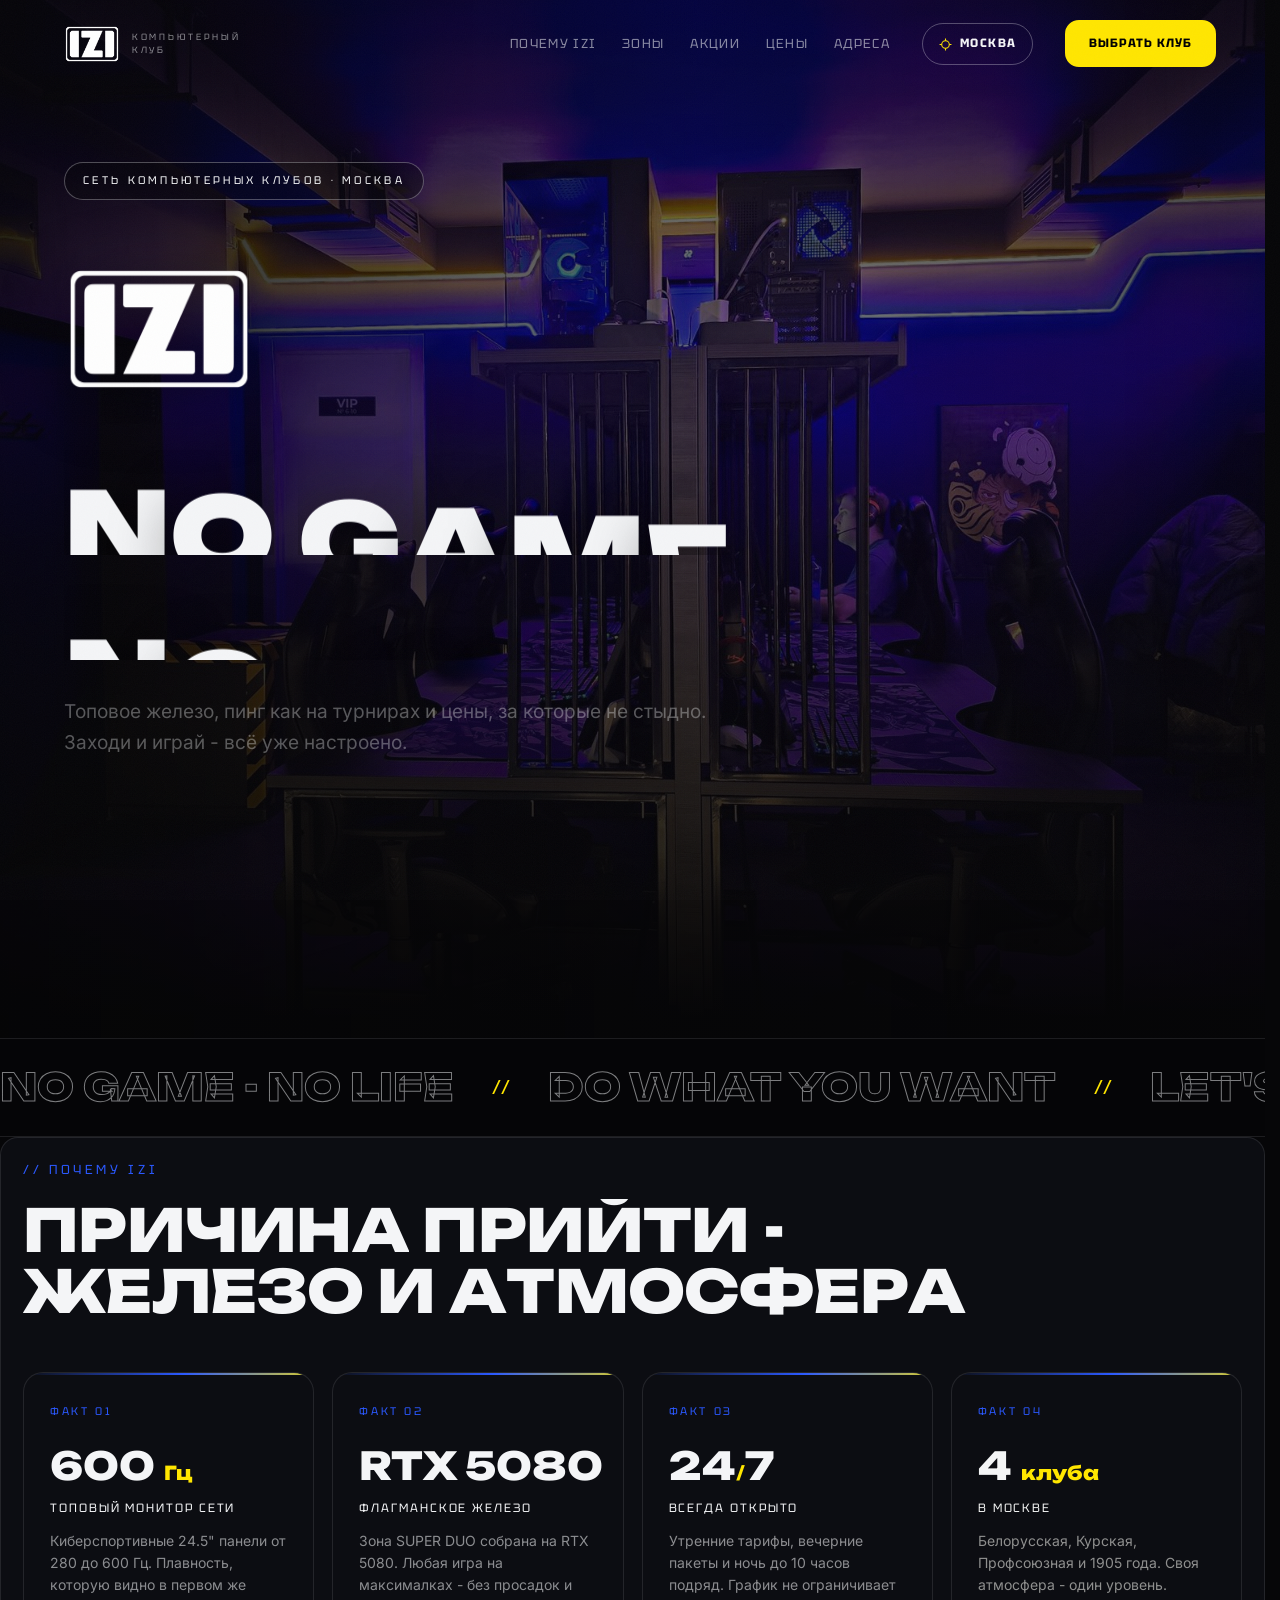
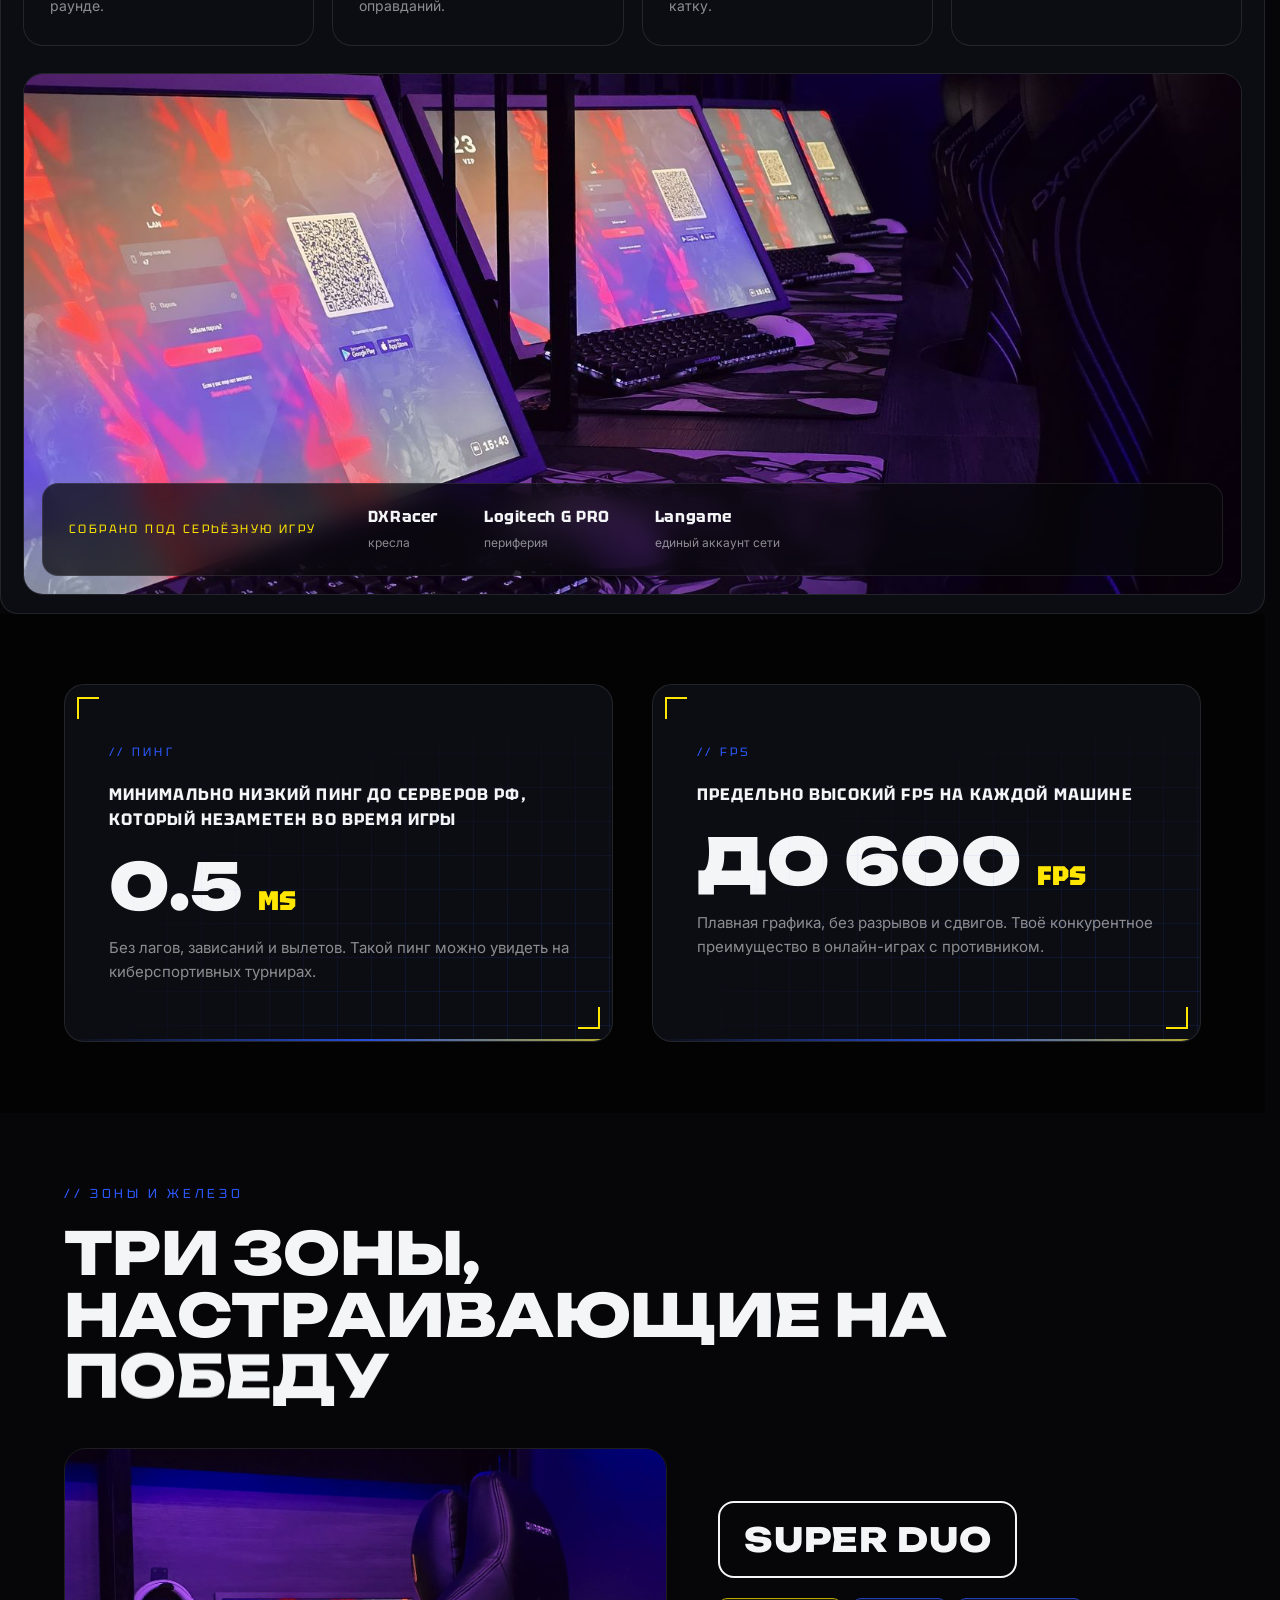
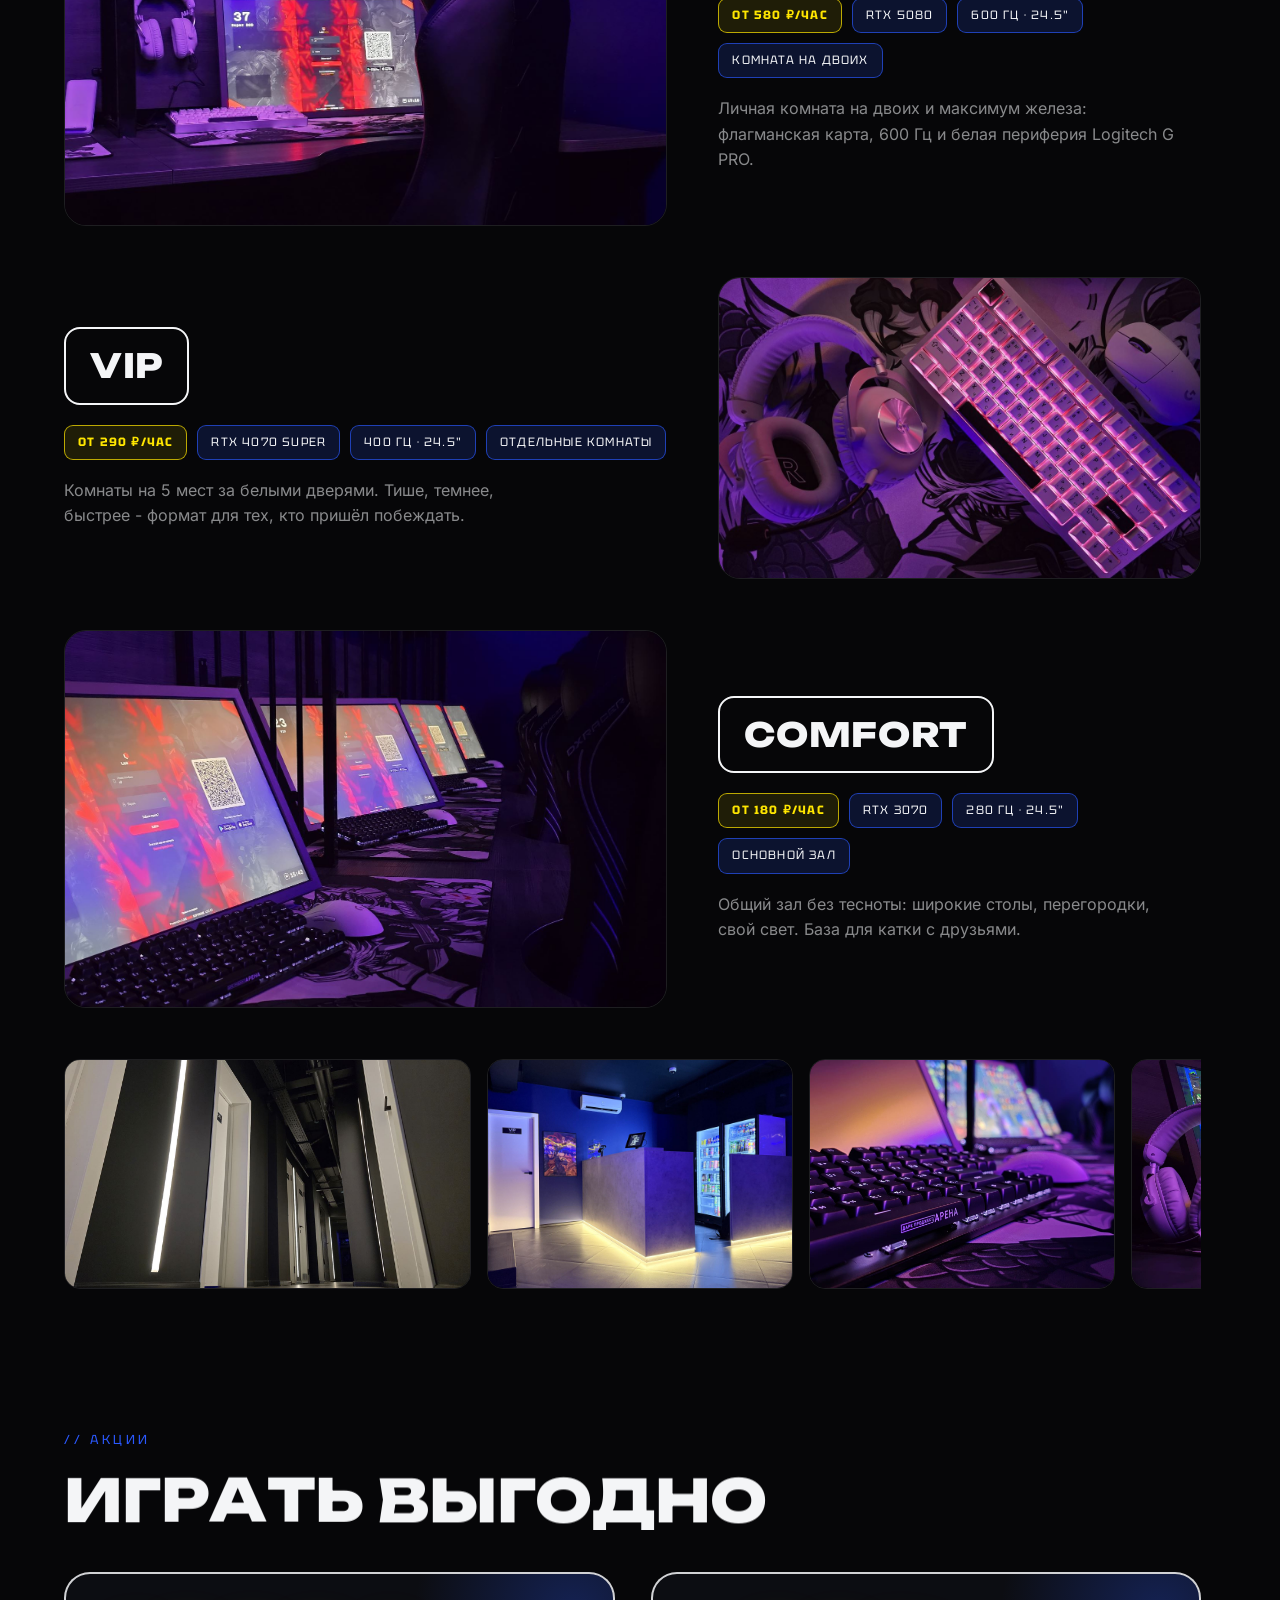
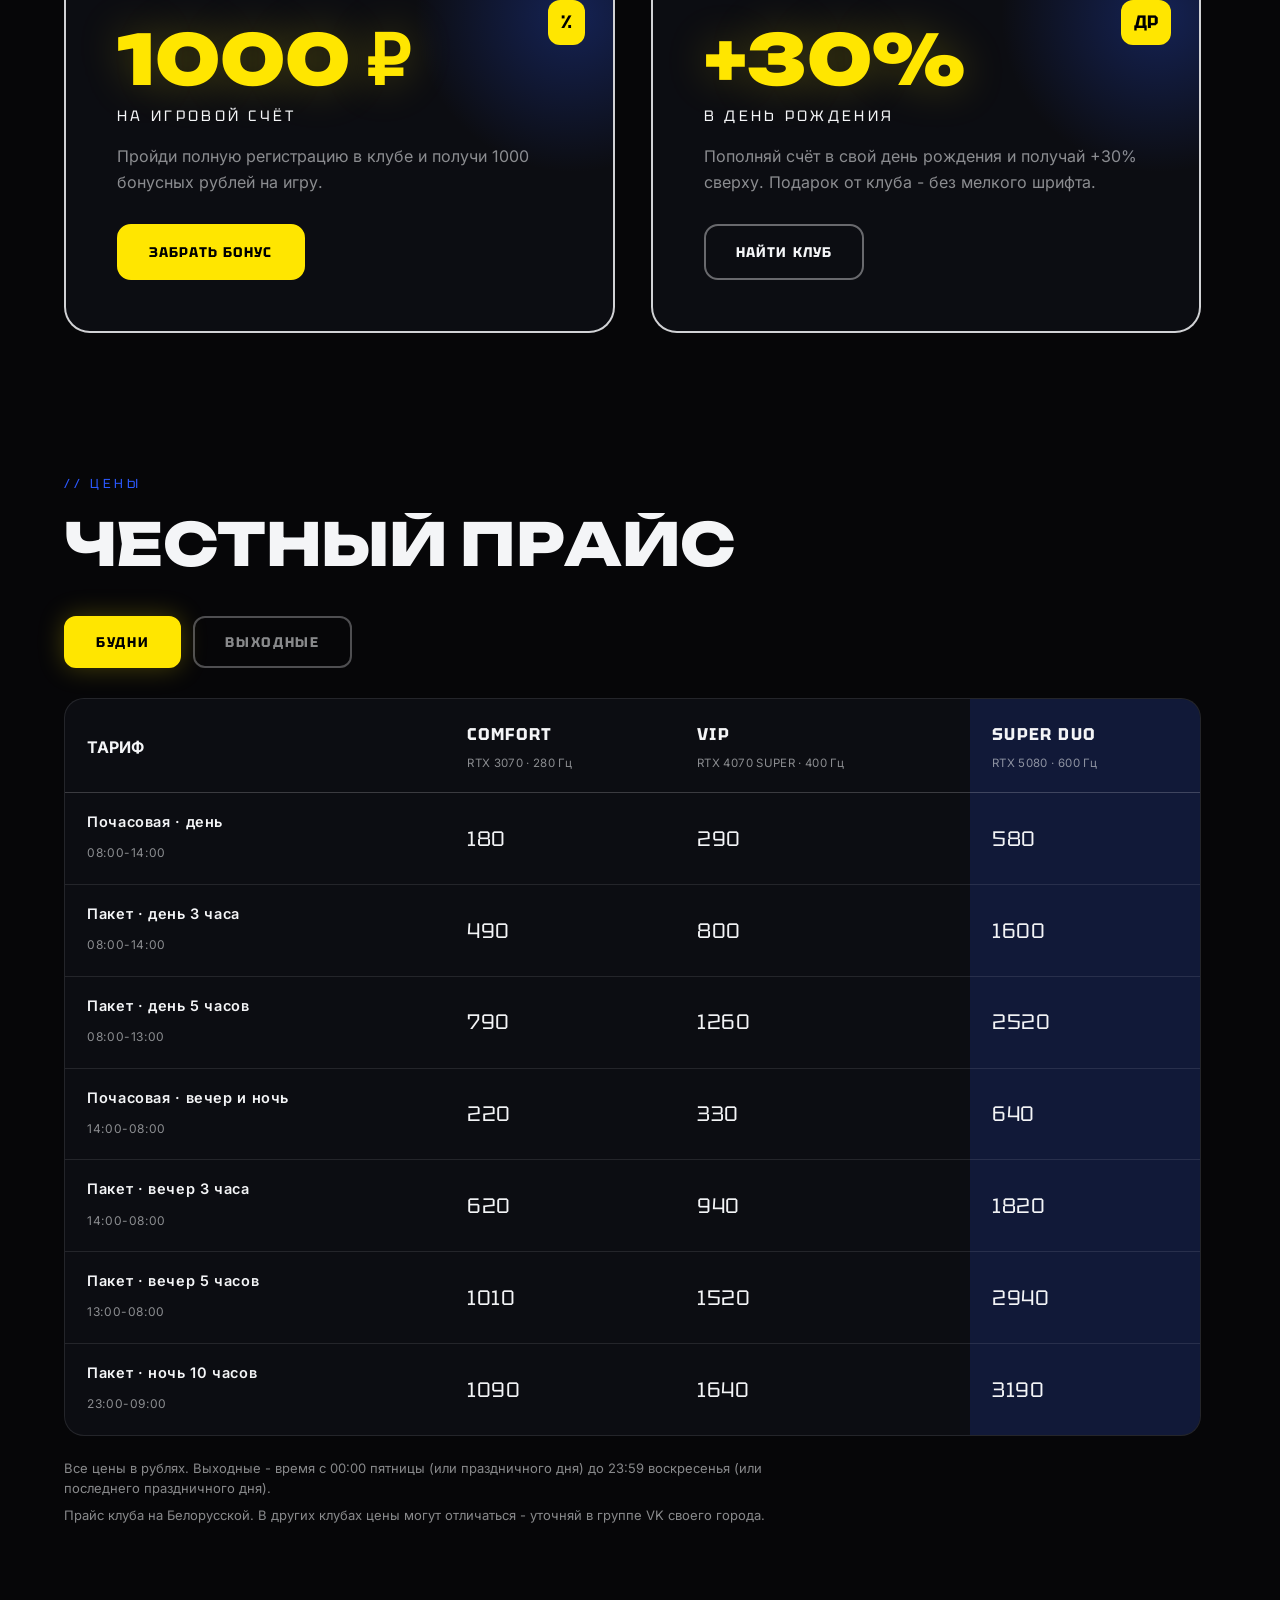
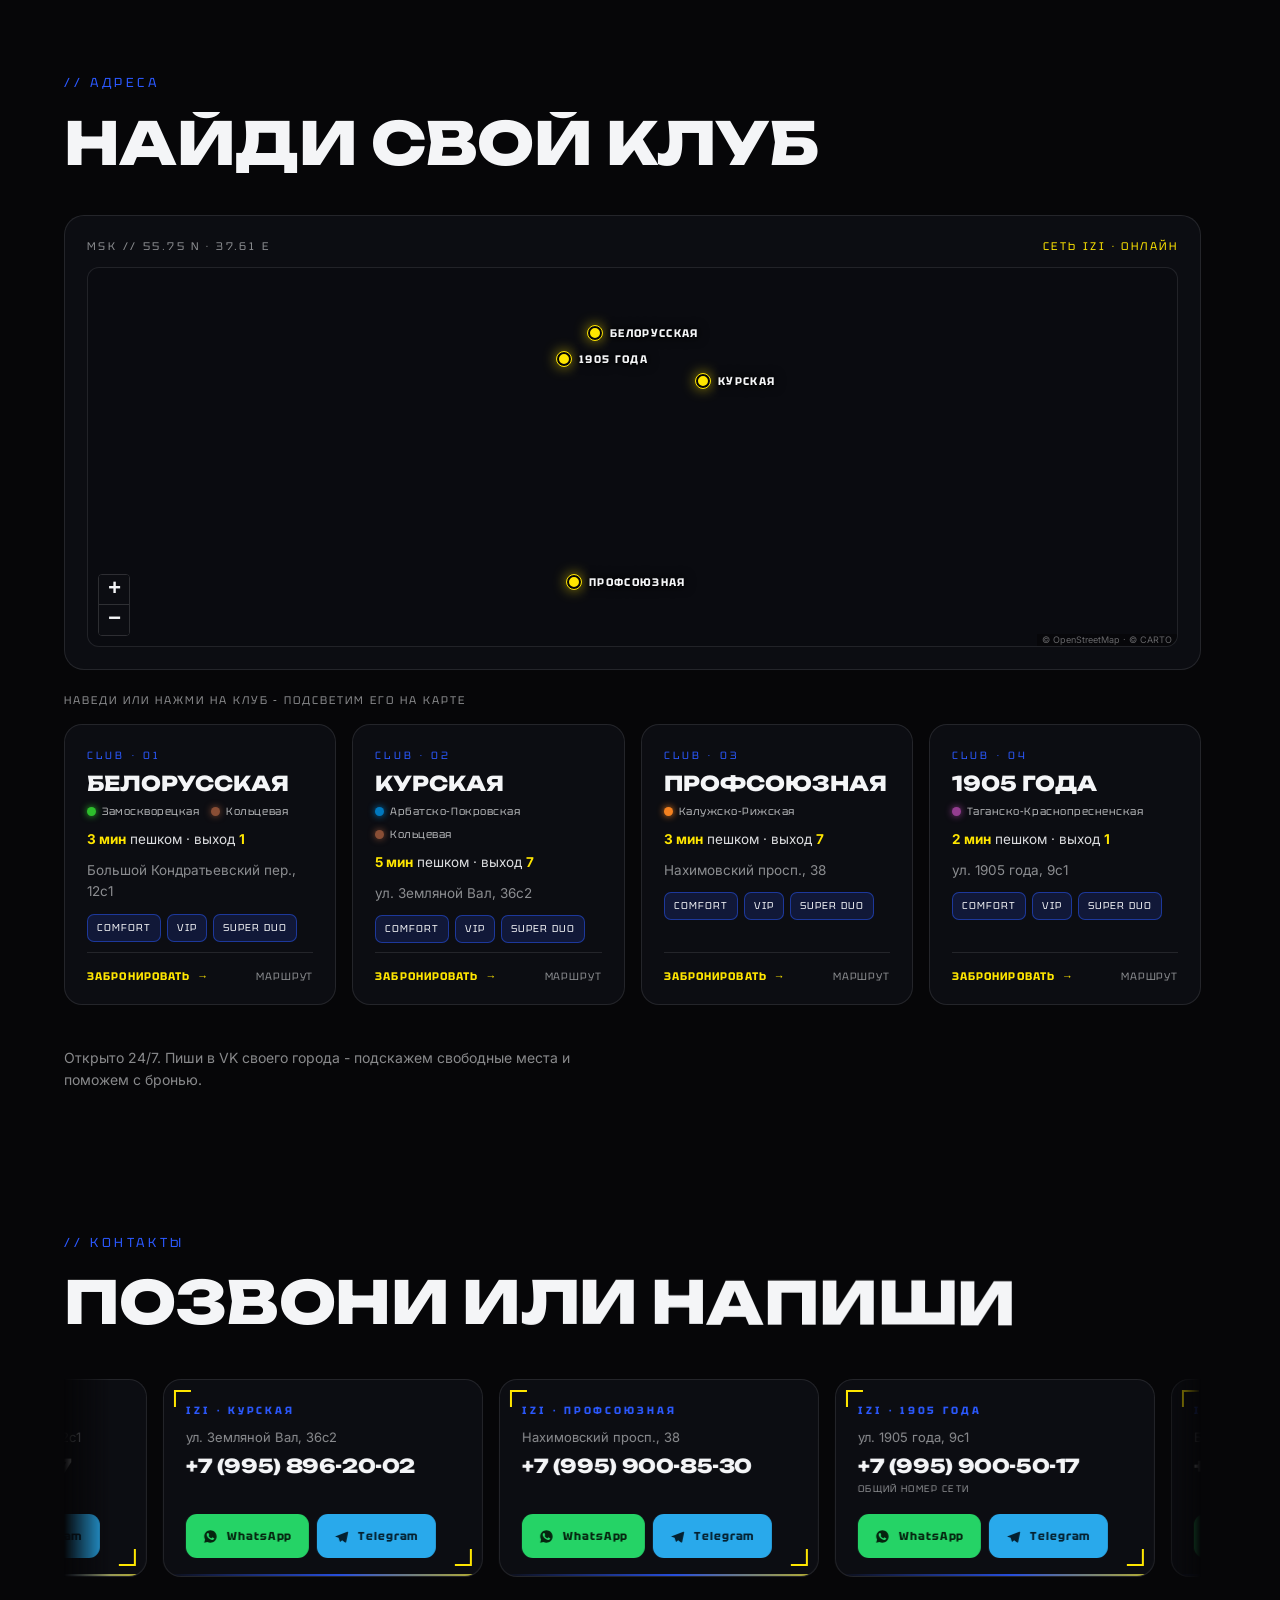
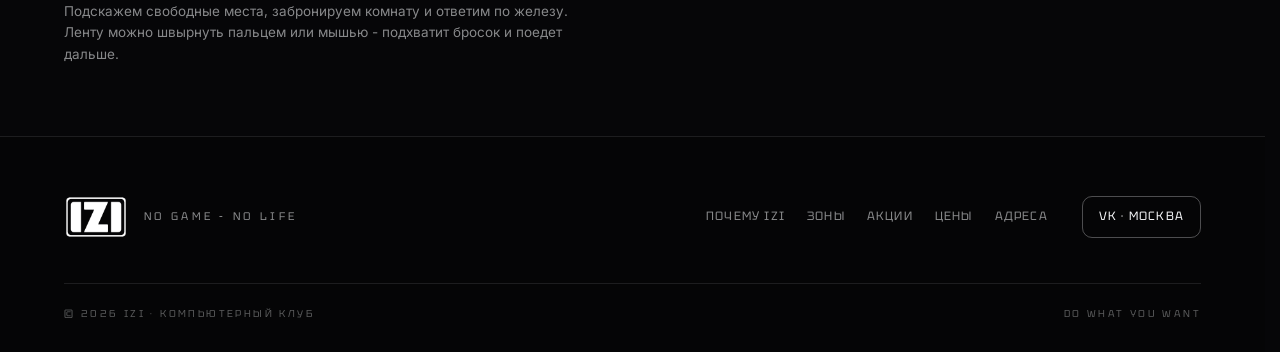
==== index.html @ 24cdc71f "Мобильный прелоадер: блок не уезжает вслед за адресной строкой" ====
<!DOCTYPE html>
<html lang="ru">
<head>
  <meta charset="UTF-8">
  <meta name="viewport" content="width=device-width, initial-scale=1.0">
  <meta name="robots" content="noindex, nofollow">
  <title>IZI - компьютерный клуб. NO GAME - NO LIFE</title>
  <meta name="description" content="Сеть компьютерных клубов IZI: Москва и Хабаровск. RTX 5080, мониторы до 600 Гц, пинг 0.5 ms, честные цены, 24/7.">
  <!-- всё, из чего собран экран загрузки, тянем в первую очередь: иначе текст
       успевает нарисоваться запасным шрифтом, а логотип появляется позже -->
  <link rel="preload" href="assets/fonts/tektur-cyr.woff2" as="font" type="font/woff2" crossorigin>
  <link rel="preload" href="assets/fonts/tektur-lat.woff2" as="font" type="font/woff2" crossorigin>
  <link rel="preload" href="assets/img/logo-white.png" as="image">
  <link rel="stylesheet" href="assets/css/style.css">
  <link rel="stylesheet" href="assets/vendor/leaflet/leaflet.css">
  <link rel="stylesheet" href="assets/css/next.css">
  <link rel="icon" href="assets/img/logo-white.png" type="image/png">
</head>
<body class="next is-loading">

  <!-- ПРЕЛОАДЕР: экран загрузки в стиле игрового меню -->
  <div class="preloader" id="preloader" aria-hidden="true">
    <div class="preloader__inner">
      <!-- лого фоном, а не <img>: картинка вообще не участвует в раскладке,
           поэтому её загрузка не может сдвинуть блок ни на пиксель -->
      <div class="preloader__logo"></div>
      <div class="preloader__sub">КОМПЬЮТЕРНЫЙ КЛУБ</div>
      <div class="preloader__bar"><div class="preloader__fill" id="preloaderFill"></div></div>
      <div class="preloader__row">
        <span class="preloader__status" id="preloaderStatus">ЗАГРУЖАЕМ КЛУБ...</span>
        <span class="preloader__pct" id="preloaderPct">0%</span>
      </div>
    </div>
    <div class="preloader__hint">DO WHAT YOU WANT</div>
  </div>

  <!-- ХЕДЕР -->
  <header class="header" id="header">
    <a class="header__brand" href="#top" data-nav>
      <img class="header__logo" src="assets/img/logo-white.png" alt="IZI" width="800" height="800">
      <span class="header__brandtext">КОМПЬЮТЕРНЫЙ<br>КЛУБ</span>
    </a>
    <nav class="header__nav">
      <a href="#club" data-nav>Почему IZI</a>
      <a href="#zones" data-nav>Зоны</a>
      <a href="#promo" data-nav>Акции</a>
      <a href="#prices" data-nav>Цены</a>
      <a href="#adresa" data-nav>Адреса</a>
    </nav>
    <button class="city-pick" id="cityPick" type="button" title="Сменить город">
      <svg viewBox="0 0 24 24" fill="none" stroke="currentColor" stroke-width="2" aria-hidden="true"><circle cx="12" cy="12" r="7"/><path d="M12 1v4M12 19v4M1 12h4M19 12h4"/></svg>
      <span id="cityPickName">МОСКВА</span>
    </button>
    <a class="btn btn--accent header__cta" href="#adresa" data-nav data-magnetic><span>ВЫБРАТЬ КЛУБ</span></a>
  </header>

  <main id="top">

    <!-- 1. ГЛАВНАЯ: фото-хиро -->
    <section class="hero" id="hero">
      <div class="hero__bg" data-parallax>
        <img src="assets/img/hero-hall.jpg" alt="Игровой зал IZI">
      </div>
      <div class="hero__shade"></div>
      <div class="hero__content">
        <div class="hero__tag" data-reveal>СЕТЬ КОМПЬЮТЕРНЫХ КЛУБОВ · <span id="heroTagCity">МОСКВА</span></div>
        <img class="hero__logo" src="assets/img/logo-white.png" alt="IZI" width="800" height="800" data-reveal>
        <h1 class="hero__title" data-split>NO GAME<br>NO LIFE</h1>
        <p class="hero__sub" data-reveal>Топовое железо, пинг как на турнирах и цены, за которые не стыдно.<br>Заходи и играй - всё уже настроено.</p>
        <div class="hero__actions" data-reveal>
          <a class="btn btn--accent" href="#adresa" data-nav data-magnetic><span>ВЫБРАТЬ КЛУБ</span></a>
          <a class="btn btn--ghost" href="#prices" data-nav data-magnetic><span>СМОТРЕТЬ ЦЕНЫ</span></a>
        </div>
      </div>
      <div class="hero__stats" data-reveal>
        <div class="hero__stat"><b>600 Гц</b><span>мониторы</span></div>
        <div class="hero__stat"><b>RTX 5080</b><span>в SUPER DUO</span></div>
        <div class="hero__stat"><b>24/7</b><span>без перерывов</span></div>
      </div>
    </section>

    <!-- Маркиза -->
    <div class="marquee" aria-hidden="true">
      <div class="marquee__track" data-marquee>
        <span>NO GAME - NO LIFE</span><i>//</i><span>DO WHAT YOU WANT</span><i>//</i><span>LET'S PLAY</span><i>//</i><span>IZI CYBER CLUB</span><i>//</i>
        <span>NO GAME - NO LIFE</span><i>//</i><span>DO WHAT YOU WANT</span><i>//</i><span>LET'S PLAY</span><i>//</i><span>IZI CYBER CLUB</span><i>//</i>
      </div>
    </div>

    <!-- 2. ПРИЧИНА ПРИЙТИ: факты с энерголиниями -->
    <section class="section club" id="club">
      <div class="section__head">
        <div class="label" data-reveal>// ПОЧЕМУ IZI</div>
        <h2 class="h2" data-split>ПРИЧИНА ПРИЙТИ -<br>ЖЕЛЕЗО И АТМОСФЕРА</h2>
      </div>
      <div class="facts">
        <article class="fact" data-tilt>
          <div class="fact__num">ФАКТ 01</div>
          <div class="fact__value"><span data-count="600">0</span> <em>Гц</em></div>
          <div class="fact__name">ТОПОВЫЙ МОНИТОР СЕТИ</div>
          <p>Киберспортивные 24.5" панели от 280 до 600 Гц. Плавность, которую видно в первом же раунде.</p>
        </article>
        <article class="fact" data-tilt>
          <div class="fact__num">ФАКТ 02</div>
          <div class="fact__value">RTX <span data-count="5080">0</span></div>
          <div class="fact__name">ФЛАГМАНСКОЕ ЖЕЛЕЗО</div>
          <p>Зона SUPER DUO собрана на RTX 5080. Любая игра на максималках - без просадок и оправданий.</p>
        </article>
        <article class="fact" data-tilt>
          <div class="fact__num">ФАКТ 03</div>
          <div class="fact__value">24<em>/</em>7</div>
          <div class="fact__name">ВСЕГДА ОТКРЫТО</div>
          <p>Утренние тарифы, вечерние пакеты и ночь до 10 часов подряд. График не ограничивает катку.</p>
        </article>
        <article class="fact" data-tilt>
          <div class="fact__num">ФАКТ 04</div>
          <div class="fact__value"><span id="factClubsVal">3</span> <em>клуба</em></div>
          <div class="fact__name" id="factClubsName">В МОСКВЕ</div>
          <p id="factClubsText">Белорусская, Курская и Профсоюзная. Своя атмосфера - один уровень.</p>
        </article>
      </div>
      <div class="club__wide" data-reveal>
        <img src="assets/img/hall-pcs.jpg" alt="Ряд игровых компьютеров IZI">
        <div class="club__wideinfo">
          <div class="club__widelabel">СОБРАНО ПОД СЕРЬЁЗНУЮ ИГРУ</div>
          <div class="club__widestats">
            <div><b>DXRacer</b><span>кресла</span></div>
            <div><b>Logitech G PRO</b><span>периферия</span></div>
            <div><b>Langame</b><span>единый аккаунт сети</span></div>
          </div>
        </div>
      </div>
    </section>

    <!-- 2.5. ПИНГ И FPS: в общем стиле сайта -->
    <section class="section perf" id="perf">
      <div class="perfcards">
        <article class="perfcard" data-tilt>
          <i class="perfcard__corner perfcard__corner--tl" aria-hidden="true"></i>
          <i class="perfcard__corner perfcard__corner--br" aria-hidden="true"></i>
          <div class="perfcard__tag">// ПИНГ</div>
          <h3>МИНИМАЛЬНО НИЗКИЙ ПИНГ ДО СЕРВЕРОВ РФ, КОТОРЫЙ НЕЗАМЕТЕН ВО ВРЕМЯ ИГРЫ</h3>
          <div class="perfcard__value">0.5 <em>MS</em></div>
          <p>Без лагов, зависаний и вылетов. Такой пинг можно увидеть на киберспортивных турнирах.</p>
        </article>
        <article class="perfcard" data-tilt>
          <i class="perfcard__corner perfcard__corner--tl" aria-hidden="true"></i>
          <i class="perfcard__corner perfcard__corner--br" aria-hidden="true"></i>
          <div class="perfcard__tag">// FPS</div>
          <h3>ПРЕДЕЛЬНО ВЫСОКИЙ FPS НА КАЖДОЙ МАШИНЕ</h3>
          <div class="perfcard__value">ДО 600 <em>FPS</em></div>
          <p>Плавная графика, без разрывов и сдвигов. Твоё конкурентное преимущество в онлайн-играх с противником.</p>
        </article>
      </div>
    </section>

    <!-- 3. ЗОНЫ ОБОРУДОВАНИЯ -->
    <section class="section zones" id="zones">
      <div class="section__head">
        <div class="label" data-reveal>// ЗОНЫ И ЖЕЛЕЗО</div>
        <h2 class="h2" data-split>ТРИ ЗОНЫ,<br>НАСТРАИВАЮЩИЕ НА ПОБЕДУ</h2>
      </div>
      <div class="zonelist">
        <article class="zone" data-reveal>
          <div class="zone__media"><img src="assets/img/duo-room.jpg" alt="Зона SUPER DUO"></div>
          <div class="zone__body">
            <div class="zone__plate">SUPER DUO</div>
            <div class="zone__specs">
              <span class="zone__price">от 580 ₽/час</span><span>RTX 5080</span><span>600 Гц · 24.5"</span><span>комната на двоих</span>
            </div>
            <p>Личная комната на двоих и максимум железа: флагманская карта, 600 Гц и белая периферия Logitech G PRO.</p>
          </div>
        </article>
        <article class="zone zone--rev" data-reveal>
          <div class="zone__media"><img src="assets/img/gear.jpg" alt="Зона VIP"></div>
          <div class="zone__body">
            <div class="zone__plate">VIP</div>
            <div class="zone__specs">
              <span class="zone__price">от 290 ₽/час</span><span>RTX 4070 SUPER</span><span>400 Гц · 24.5"</span><span>отдельные комнаты</span>
            </div>
            <p>Комнаты на 5 мест за белыми дверями. Тише, темнее, быстрее - формат для тех, кто пришёл побеждать.</p>
          </div>
        </article>
        <article class="zone" data-reveal>
          <div class="zone__media"><img src="assets/img/hall-pcs.jpg" alt="Зона COMFORT"></div>
          <div class="zone__body">
            <div class="zone__plate">COMFORT</div>
            <div class="zone__specs">
              <span class="zone__price">от 180 ₽/час</span><span>RTX 3070</span><span>280 Гц · 24.5"</span><span>основной зал</span>
            </div>
            <p>Общий зал без тесноты: широкие столы, перегородки, свой свет. База для катки с друзьями.</p>
          </div>
        </article>
      </div>
      <div class="gallery" aria-hidden="true">
        <div class="gallery__track" data-marquee-slow>
          <img src="assets/img/corridor.jpg" alt="">
          <img src="assets/img/reception.jpg" alt="">
          <img src="assets/img/keyboard.jpg" alt="">
          <img src="assets/img/duo-gear.jpg" alt="">
          <img src="assets/img/merch-hoodie.jpg" alt="">
          <img src="assets/img/merch-jackets.jpg" alt="">
          <img src="assets/img/corridor.jpg" alt="">
          <img src="assets/img/reception.jpg" alt="">
          <img src="assets/img/keyboard.jpg" alt="">
          <img src="assets/img/duo-gear.jpg" alt="">
          <img src="assets/img/merch-hoodie.jpg" alt="">
          <img src="assets/img/merch-jackets.jpg" alt="">
        </div>
      </div>
    </section>

    <!-- 4. АКЦИИ -->
    <section class="section promo" id="promo">
      <div class="section__head">
        <div class="label" data-reveal>// АКЦИИ</div>
        <h2 class="h2" data-split>ИГРАТЬ ВЫГОДНО</h2>
      </div>
      <div class="promocards">
        <article class="promocard" data-reveal data-tilt>
          <div class="promocard__badge">%</div>
          <div class="promocard__value">1000 ₽</div>
          <div class="promocard__name">НА ИГРОВОЙ СЧЁТ</div>
          <p>Пройди полную регистрацию в клубе и получи 1000 бонусных рублей на игру.</p>
          <a class="btn btn--accent" href="#adresa" data-nav data-magnetic><span>ЗАБРАТЬ БОНУС</span></a>
        </article>
        <article class="promocard" data-reveal data-tilt>
          <div class="promocard__badge">ДР</div>
          <div class="promocard__value">+30%</div>
          <div class="promocard__name">В ДЕНЬ РОЖДЕНИЯ</div>
          <p>Пополняй счёт в свой день рождения и получай +30% сверху. Подарок от клуба - без мелкого шрифта.</p>
          <a class="btn btn--ghost" href="#adresa" data-nav data-magnetic><span>НАЙТИ КЛУБ</span></a>
        </article>
      </div>
    </section>

    <!-- 5. ЦЕНЫ -->
    <section class="section prices" id="prices">
      <div class="section__head">
        <div class="label" data-reveal>// ЦЕНЫ</div>
        <h2 class="h2" data-split>ЧЕСТНЫЙ ПРАЙС</h2>
      </div>
      <div class="pricetabs" data-reveal>
        <button class="pricetab is-active" data-daytab="wd" type="button">БУДНИ</button>
        <button class="pricetab" data-daytab="we" type="button">ВЫХОДНЫЕ</button>
      </div>
      <div class="pricewrap" data-reveal>
        <table class="pricetable" id="priceTable">
          <thead>
            <tr>
              <th class="pricetable__slot">ТАРИФ</th>
              <th><b>COMFORT</b><span>RTX 3070 · 280 Гц</span></th>
              <th><b>VIP</b><span>RTX 4070 SUPER · 400 Гц</span></th>
              <th class="pricetable__duo"><b>SUPER DUO</b><span>RTX 5080 · 600 Гц</span></th>
            </tr>
          </thead>
          <tbody>
            <tr>
              <td><b>Почасовая · день</b><span>08:00-14:00</span></td>
              <td data-wd="180" data-we="220">180</td>
              <td data-wd="290" data-we="330">290</td>
              <td class="pricetable__duo" data-wd="580" data-we="640">580</td>
            </tr>
            <tr>
              <td><b>Пакет · день 3 часа</b><span>08:00-14:00</span></td>
              <td data-wd="490" data-we="610">490</td>
              <td data-wd="800" data-we="910">800</td>
              <td class="pricetable__duo" data-wd="1600" data-we="1820">1600</td>
            </tr>
            <tr>
              <td><b>Пакет · день 5 часов</b><span>08:00-13:00</span></td>
              <td data-wd="790" data-we="960">790</td>
              <td data-wd="1260" data-we="1440">1260</td>
              <td class="pricetable__duo" data-wd="2520" data-we="2940">2520</td>
            </tr>
            <tr>
              <td><b>Почасовая · вечер и ночь</b><span>14:00-08:00</span></td>
              <td data-wd="220" data-we="260">220</td>
              <td data-wd="330" data-we="360">330</td>
              <td class="pricetable__duo" data-wd="640" data-we="740">640</td>
            </tr>
            <tr>
              <td><b>Пакет · вечер 3 часа</b><span>14:00-08:00</span></td>
              <td data-wd="620" data-we="740">620</td>
              <td data-wd="940" data-we="1030">940</td>
              <td class="pricetable__duo" data-wd="1820" data-we="2110">1820</td>
            </tr>
            <tr>
              <td><b>Пакет · вечер 5 часов</b><span>13:00-08:00</span></td>
              <td data-wd="1010" data-we="1190">1010</td>
              <td data-wd="1520" data-we="1660">1520</td>
              <td class="pricetable__duo" data-wd="2940" data-we="3410">2940</td>
            </tr>
            <tr>
              <td><b>Пакет · ночь 10 часов</b><span>23:00-09:00</span></td>
              <td data-wd="1090" data-we="1290">1090</td>
              <td data-wd="1640" data-we="1790">1640</td>
              <td class="pricetable__duo" data-wd="3190" data-we="3690">3190</td>
            </tr>
          </tbody>
        </table>
      </div>
      <div class="prices__notes" data-reveal>
        <p>Все цены в рублях. Выходные - время с 00:00 пятницы (или праздничного дня) до 23:59 воскресенья (или последнего праздничного дня).</p>
        <p>Прайс клуба на Белорусской. В других клубах цены могут отличаться - уточняй в группе VK своего города.</p>
      </div>
    </section>

    <!-- 6. АДРЕСА: киберкарта + карточки с мини-картами -->
    <section class="section adresa" id="adresa">
      <div class="section__head">
        <div class="label" data-reveal>// АДРЕСА</div>
        <h2 class="h2" data-split>НАЙДИ СВОЙ КЛУБ</h2>
      </div>
      <!-- Настоящая карта в тёмной стилизации: клик по клубу - окно с адресом и бронью -->
      <div class="mapbox" data-reveal>
        <div class="mapbox__hud">
          <span id="mapHudCity">MSK // 55.75 N · 37.61 E</span>
          <span>СЕТЬ IZI · ОНЛАЙН</span>
        </div>
        <div id="netmap" class="netmap" aria-label="Карта клубов IZI"></div>
      </div>

      <div class="doors__hint" data-reveal>Наведи или нажми на клуб - подсветим его на карте</div>

      <div class="doors" data-city="msk" data-reveal>
        <article class="club" data-club="bel" tabindex="0">
          <i class="club__corner club__corner--tl" aria-hidden="true"></i>
          <i class="club__corner club__corner--br" aria-hidden="true"></i>
          <div class="club__no">CLUB · 01</div>
          <h3 class="club__name">БЕЛОРУССКАЯ</h3>
          <div class="club__lines">
            <span class="club__line" style="--metro:#2dbe2c">Замоскворецкая</span>
            <span class="club__line" style="--metro:#894e35">Кольцевая</span>
          </div>
          <div class="club__walk"><b>3 мин</b> пешком · выход <b>1</b></div>
          <div class="club__addr">Большой Кондратьевский пер., 12с1</div>
          <div class="club__zones"><span>COMFORT</span><span>VIP</span><span>SUPER DUO</span></div>
          <div class="club__foot">
            <a class="club__book" href="https://vk.ru/izimsk" target="_blank" rel="noopener">ЗАБРОНИРОВАТЬ <b>&rarr;</b></a>
            <a class="club__route" href="https://yandex.ru/maps/-/CTrNyO5Z" target="_blank" rel="noopener">МАРШРУТ</a>
          </div>
        </article>
        <article class="club" data-club="kur" tabindex="0">
          <i class="club__corner club__corner--tl" aria-hidden="true"></i>
          <i class="club__corner club__corner--br" aria-hidden="true"></i>
          <div class="club__no">CLUB · 02</div>
          <h3 class="club__name">КУРСКАЯ</h3>
          <div class="club__lines">
            <span class="club__line" style="--metro:#0078be">Арбатско-Покровская</span>
            <span class="club__line" style="--metro:#894e35">Кольцевая</span>
          </div>
          <div class="club__walk"><b>5 мин</b> пешком · выход <b>7</b></div>
          <div class="club__addr">ул. Земляной Вал, 36с2</div>
          <div class="club__zones"><span>COMFORT</span><span>VIP</span><span>SUPER DUO</span></div>
          <div class="club__foot">
            <a class="club__book" href="https://vk.ru/izimsk" target="_blank" rel="noopener">ЗАБРОНИРОВАТЬ <b>&rarr;</b></a>
            <a class="club__route" href="https://yandex.ru/maps/-/CTrNyDyw" target="_blank" rel="noopener">МАРШРУТ</a>
          </div>
        </article>
        <article class="club" data-club="prof" tabindex="0">
          <i class="club__corner club__corner--tl" aria-hidden="true"></i>
          <i class="club__corner club__corner--br" aria-hidden="true"></i>
          <div class="club__no">CLUB · 03</div>
          <h3 class="club__name">ПРОФСОЮЗНАЯ</h3>
          <div class="club__lines">
            <span class="club__line" style="--metro:#f58220">Калужско-Рижская</span>
          </div>
          <div class="club__walk"><b>3 мин</b> пешком · выход <b>7</b></div>
          <div class="club__addr">Нахимовский просп., 38</div>
          <div class="club__zones"><span>COMFORT</span><span>VIP</span><span>SUPER DUO</span></div>
          <div class="club__foot">
            <a class="club__book" href="https://vk.ru/izimsk" target="_blank" rel="noopener">ЗАБРОНИРОВАТЬ <b>&rarr;</b></a>
            <a class="club__route" href="https://yandex.ru/maps/-/CTrNyTJE" target="_blank" rel="noopener">МАРШРУТ</a>
          </div>
        </article>
        <article class="club" data-club="p1905" tabindex="0">
          <i class="club__corner club__corner--tl" aria-hidden="true"></i>
          <i class="club__corner club__corner--br" aria-hidden="true"></i>
          <div class="club__no">CLUB · 04</div>
          <h3 class="club__name">1905 ГОДА</h3>
          <div class="club__lines">
            <span class="club__line" style="--metro:#943d90">Таганско-Краснопресненская</span>
          </div>
          <div class="club__walk"><b>2 мин</b> пешком · выход <b>1</b></div>
          <div class="club__addr">ул. 1905 года, 9с1</div>
          <div class="club__zones"><span>COMFORT</span><span>VIP</span><span>SUPER DUO</span></div>
          <div class="club__foot">
            <a class="club__book" href="https://vk.ru/izimsk" target="_blank" rel="noopener">ЗАБРОНИРОВАТЬ <b>&rarr;</b></a>
            <a class="club__route" href="https://yandex.ru/maps/?text=%D0%9C%D0%BE%D1%81%D0%BA%D0%B2%D0%B0%2C%20%D1%83%D0%BB%D0%B8%D1%86%D0%B0%201905%20%D0%B3%D0%BE%D0%B4%D0%B0%2C%209%D1%811" target="_blank" rel="noopener">МАРШРУТ</a>
          </div>
        </article>
      </div>

      <div class="doors" data-city="khv" hidden>
        <article class="club" data-club="kal" tabindex="0">
          <i class="club__corner club__corner--tl" aria-hidden="true"></i>
          <i class="club__corner club__corner--br" aria-hidden="true"></i>
          <div class="club__no">CLUB · 01</div>
          <h3 class="club__name">КАЛИНИНА</h3>
          <div class="club__walk club__walk--plain"><span class="club__badge">24/7</span>Работаем круглосуточно, без выходных</div>
          <div class="club__addr">ул. Калинина, 80</div>
          <div class="club__zones"><span>COMFORT</span><span>VIP</span><span>SUPER DUO</span></div>
          <div class="club__foot">
            <a class="club__book" href="https://vk.ru/izicyber" target="_blank" rel="noopener">ЗАБРОНИРОВАТЬ <b>&rarr;</b></a>
            <a class="club__route" href="https://yandex.ru/maps/-/CTrN5YM5" target="_blank" rel="noopener">МАРШРУТ</a>
          </div>
        </article>
        <article class="club" data-club="kras" tabindex="0">
          <i class="club__corner club__corner--tl" aria-hidden="true"></i>
          <i class="club__corner club__corner--br" aria-hidden="true"></i>
          <div class="club__no">CLUB · 02</div>
          <h3 class="club__name">КРАСНОРЕЧЕНСКАЯ</h3>
          <div class="club__walk club__walk--plain"><span class="club__badge">24/7</span>Работаем круглосуточно, без выходных</div>
          <div class="club__addr">ул. Краснореченская, 94</div>
          <div class="club__zones"><span>COMFORT</span><span>VIP</span><span>SUPER DUO</span></div>
          <div class="club__foot">
            <a class="club__book" href="https://vk.ru/izicyber" target="_blank" rel="noopener">ЗАБРОНИРОВАТЬ <b>&rarr;</b></a>
            <a class="club__route" href="https://yandex.ru/maps/-/CTrN5Vj0" target="_blank" rel="noopener">МАРШРУТ</a>
          </div>
        </article>
      </div>

      <div class="adresa__note" data-reveal>Открыто 24/7. Пиши в VK своего города - подскажем свободные места и поможем с бронью.</div>
    </section>

    <!-- 7. КОНТАКТЫ выбранного города -->
    <section class="section contacts" id="contacts">
      <div class="section__head">
        <div class="label" data-reveal>// КОНТАКТЫ</div>
        <h2 class="h2" data-split>ПОЗВОНИ ИЛИ НАПИШИ</h2>
      </div>
      <div class="conveyor" id="contactRail" data-reveal>
        <div class="conveyor__rail" id="contactTrack"></div>
      </div>
      <div class="contacts__note" data-reveal>Подскажем свободные места, забронируем комнату и ответим по железу. Ленту можно швырнуть пальцем или мышью - подхватит бросок и поедет дальше.</div>
    </section>

  </main>

  <!-- ФУТЕР -->
  <footer class="footer">
    <div class="footer__top">
      <div class="footer__brand">
        <img src="assets/img/logo-white.png" alt="IZI" width="800" height="800">
        <span>NO GAME - NO LIFE</span>
      </div>
      <nav class="footer__nav">
        <a href="#club" data-nav>Почему IZI</a>
        <a href="#zones" data-nav>Зоны</a>
        <a href="#promo" data-nav>Акции</a>
        <a href="#prices" data-nav>Цены</a>
        <a href="#adresa" data-nav>Адреса</a>
      </nav>
      <div class="footer__soc">
        <a id="footerVk" href="https://vk.ru/izimsk" target="_blank" rel="noopener">VK · МОСКВА</a>
      </div>
    </div>
    <div class="footer__bottom">
      <span>© 2026 IZI · КОМПЬЮТЕРНЫЙ КЛУБ</span>
      <span>DO WHAT YOU WANT</span>
    </div>
  </footer>

  <script src="assets/vendor/lenis.min.js"></script>
  <script src="assets/vendor/gsap.min.js"></script>
  <script src="assets/vendor/ScrollTrigger.min.js"></script>
  <script src="assets/js/main.js"></script>
  <script src="assets/vendor/leaflet/leaflet.js"></script>
  <script src="assets/js/clubs.js"></script>
  <script src="assets/js/next.js"></script>
</body>
</html>
---- assets/css/style.css ----
/* ============================================================
   IZI v3 - фирстиль клиента: чёрный / белый / синий / жёлтый
   Шрифты: Unbounded (дисплей), Tektur (техно-лейблы), Inter (текст)
   ============================================================ */

/* -------- Шрифты (self-host, вариативные) -------- */
@font-face {
  font-family: 'Unbounded';
  font-style: normal;
  font-weight: 200 900;
  font-display: swap;
  src: url('../fonts/unbounded-cyr.woff2') format('woff2');
  unicode-range: U+0301, U+0400-045F, U+0490-0491, U+04B0-04B1, U+2116;
}
@font-face {
  font-family: 'Unbounded';
  font-style: normal;
  font-weight: 200 900;
  font-display: swap;
  src: url('../fonts/unbounded-lat.woff2') format('woff2');
  unicode-range: U+0000-00FF, U+2000-206F, U+20AC, U+2122;
}
/* Tektur - block, а не swap: этим шрифтом набран весь прелоадер, и подмена
   запасного шрифта на настоящий перекраивала текст прямо на глазах.
   Файлы лёгкие (8 и 12 КБ) и стоят в preload, так что ждать нечего. */
@font-face {
  font-family: 'Tektur';
  font-style: normal;
  font-weight: 400 900;
  font-display: block;
  src: url('../fonts/tektur-cyr.woff2') format('woff2');
  unicode-range: U+0301, U+0400-045F, U+0490-0491, U+04B0-04B1, U+2116;
}
@font-face {
  font-family: 'Tektur';
  font-style: normal;
  font-weight: 400 900;
  font-display: block;
  src: url('../fonts/tektur-lat.woff2') format('woff2');
  unicode-range: U+0000-00FF, U+2000-206F, U+20AC, U+2122;
}
@font-face {
  font-family: 'Inter';
  font-style: normal;
  font-weight: 100 900;
  font-display: swap;
  src: url('../fonts/inter-cyr.woff2') format('woff2');
  unicode-range: U+0301, U+0400-045F, U+0490-0491, U+04B0-04B1, U+2116;
}
@font-face {
  font-family: 'Inter';
  font-style: normal;
  font-weight: 100 900;
  font-display: swap;
  src: url('../fonts/inter-lat.woff2') format('woff2');
  unicode-range: U+0000-00FF, U+2000-206F, U+20AC, U+2122;
}

/* -------- Токены -------- */
:root {
  --bg: #060608;
  --panel: #0c0d12;
  --white: #f4f5f7;
  --mut: rgba(244, 245, 247, 0.55);
  --line: rgba(244, 245, 247, 0.1);
  --blue: #2b59ff;
  --blue-soft: rgba(43, 89, 255, 0.16);
  --yellow: #ffe600;
  --font-display: 'Unbounded', 'Arial Black', sans-serif;
  --font-tech: 'Tektur', 'Arial', sans-serif;
  --font-text: 'Inter', 'Segoe UI', sans-serif;
  --pad: clamp(20px, 5vw, 72px);
}

/* -------- База -------- */
*, *::before, *::after { box-sizing: border-box; margin: 0; padding: 0; }
/* scrollbar-gutter: полоса прокрутки не появляется рывком и не сдвигает вёрстку */
html { scroll-behavior: auto; scrollbar-gutter: stable; }
html.lenis, html.lenis body { height: auto; }
.lenis.lenis-smooth { scroll-behavior: auto !important; }

body {
  background: var(--bg);
  color: var(--white);
  font-family: var(--font-text);
  font-size: 16px;
  line-height: 1.6;
  overflow-x: hidden;
  -webkit-font-smoothing: antialiased;
}
body::after { /* лёгкий шум поверх всего */
  content: '';
  position: fixed;
  inset: 0;
  z-index: 200;
  pointer-events: none;
  opacity: 0.05;
  background-image: url("data:image/svg+xml,%3Csvg xmlns='http://www.w3.org/2000/svg' width='160' height='160'%3E%3Cfilter id='n'%3E%3CfeTurbulence type='fractalNoise' baseFrequency='0.9' numOctaves='2'/%3E%3C/filter%3E%3Crect width='160' height='160' filter='url(%23n)' opacity='0.6'/%3E%3C/svg%3E");
}
/* height: auto - чтобы атрибуты width/height у картинок держали место до загрузки,
   а не задавали высоту напрямую (иначе прелоадер и хиро прыгают) */
img { display: block; max-width: 100%; height: auto; }
a { color: inherit; text-decoration: none; }
button { font: inherit; color: inherit; background: none; border: 0; cursor: pointer; }

::selection { background: var(--yellow); color: #000; }

/* -------- Кнопки: стиль игрового меню -------- */
.btn {
  display: inline-flex;
  align-items: center;
  justify-content: center;
  font-family: var(--font-tech);
  font-weight: 700;
  font-size: 14px;
  letter-spacing: 0.08em;
  padding: 15px 30px;
  border-radius: 14px;
  border: 2px solid transparent;
  transition: transform 0.25s ease, background 0.25s ease, color 0.25s ease, border-color 0.25s ease, box-shadow 0.25s ease;
  will-change: transform;
  white-space: nowrap;
}
.btn span { display: inline-block; }
.btn--accent { background: var(--yellow); color: #000; border-color: var(--yellow); }
.btn--accent:hover { box-shadow: 0 0 34px rgba(255, 230, 0, 0.35); }
.btn--ghost { border-color: rgba(244, 245, 247, 0.4); color: var(--white); }
.btn--ghost:hover { border-color: var(--white); background: rgba(244, 245, 247, 0.06); }
.btn--dark { background: #0a0a0c; color: #fff; border-color: #0a0a0c; }
.btn--dark:hover { box-shadow: 0 6px 22px rgba(10, 10, 12, 0.35); }
.btn--darkghost { border-color: rgba(10, 10, 12, 0.35); color: #0a0a0c; }
.btn--darkghost:hover { border-color: #0a0a0c; }
.btn--big { font-size: 18px; padding: 22px 52px; border-radius: 18px; }

/* -------- Прелоадер: экран загрузки игры -------- */
.preloader {
  position: fixed;
  inset: 0;
  z-index: 1000;
  background: #050506;
  display: flex;
  align-items: center;
  justify-content: center;
}
/* На мобиле высота fixed-элемента меняется, когда браузер прячет адресную
   строку, и центрированный по ней блок уезжает. svh - устойчивая высота,
   она не пляшет. Полоска снизу, если строка спряталась, того же цвета. */
@supports (height: 100svh) {
  .preloader { height: 100svh; }
}
/* пока идёт загрузка, страница под прелоадером не прокручивается:
   заодно адресная строка на мобиле не сворачивается посреди загрузки */
body.is-loading { overflow: hidden; }
/* Геометрия прелоадера жёстко зафиксирована: высоты всех строк заданы в px,
   лого - фоновая картинка. Ни шрифт, ни картинка не могут сдвинуть блок. */
.preloader__inner { display: flex; flex-direction: column; align-items: center; width: min(360px, 80vw); }
.preloader__logo {
  width: 132px;
  height: 132px;
  background: url(../img/logo-white.png) center / contain no-repeat;
}
.preloader__sub {
  font-family: var(--font-tech);
  font-size: 11px;
  line-height: 16px;
  height: 16px;
  letter-spacing: 0.42em;
  margin: 14px 0 40px;
  color: var(--mut);
}
.preloader__bar {
  width: 100%;
  height: 4px;
  border-radius: 2px;
  background: rgba(244, 245, 247, 0.12);
  overflow: hidden;
}
.preloader__fill {
  width: 0%;
  height: 100%;
  border-radius: 2px;
  background: var(--yellow);
  box-shadow: 0 0 18px rgba(255, 230, 0, 0.7);
}
.preloader__row {
  width: 100%;
  display: flex;
  justify-content: space-between;
  margin-top: 12px;
  font-family: var(--font-tech);
  font-size: 11px;
  line-height: 15px;
  height: 15px;
  letter-spacing: 0.14em;
  color: var(--mut);
}
.preloader__pct { color: var(--white); }
.preloader__hint {
  position: absolute;
  bottom: 34px;
  left: 0;
  right: 0;
  height: 14px;
  line-height: 14px;
  text-align: center;
  font-family: var(--font-tech);
  font-size: 10px;
  letter-spacing: 0.5em;
  color: rgba(244, 245, 247, 0.3);
}

/* -------- Хедер -------- */
.header {
  position: fixed;
  top: 0;
  left: 0;
  right: 0;
  z-index: 100;
  display: flex;
  align-items: center;
  gap: 32px;
  padding: 16px var(--pad);
  transition: background 0.35s ease, border-color 0.35s ease, padding 0.35s ease;
  border-bottom: 1px solid transparent;
}
.header.is-scrolled {
  background: rgba(6, 6, 8, 0.82);
  backdrop-filter: blur(14px);
  border-bottom-color: var(--line);
  padding-top: 10px;
  padding-bottom: 10px;
}
.header__brand { display: flex; align-items: center; gap: 12px; }
.header__logo { width: 56px; }
.header__brandtext {
  font-family: var(--font-tech);
  font-size: 9px;
  line-height: 1.5;
  letter-spacing: 0.3em;
  color: var(--mut);
}
.header__nav { display: flex; gap: 26px; margin-left: auto; }
.header__nav a {
  font-family: var(--font-tech);
  font-size: 13px;
  letter-spacing: 0.1em;
  color: var(--mut);
  text-transform: uppercase;
  transition: color 0.25s ease;
}
.header__nav a:hover { color: var(--yellow); }
.header__cta { padding: 12px 22px; font-size: 12px; }

/* -------- Хиро -------- */
.hero {
  position: relative;
  min-height: 100svh;
  display: flex;
  flex-direction: column;
  justify-content: flex-end;
  overflow: hidden;
}
.hero__bg { position: absolute; inset: -6% 0; z-index: -2; }
.hero__bg img { width: 100%; height: 100%; object-fit: cover; }
.hero__shade {
  position: absolute;
  inset: 0;
  z-index: -1;
  background:
    linear-gradient(90deg, rgba(5, 5, 6, 0.82) 0%, rgba(5, 5, 6, 0.35) 55%, rgba(5, 5, 6, 0.55) 100%),
    linear-gradient(180deg, rgba(5, 5, 6, 0.6) 0%, rgba(5, 5, 6, 0.18) 40%, var(--bg) 98%);
}
.hero__content {
  padding: clamp(120px, 18vh, 200px) var(--pad) 48px;
  max-width: 1100px;
}
.hero__tag {
  display: inline-block;
  font-family: var(--font-tech);
  font-size: 11px;
  letter-spacing: 0.3em;
  color: var(--white);
  border: 1px solid rgba(244, 245, 247, 0.3);
  border-radius: 999px;
  padding: 9px 18px;
  margin-bottom: 34px;
  background: rgba(6, 6, 8, 0.4);
}
.hero__logo { width: clamp(120px, 16vw, 190px); margin-bottom: 26px; filter: drop-shadow(0 10px 40px rgba(0, 0, 0, 0.6)); }
.hero__title {
  font-family: var(--font-display);
  font-weight: 900;
  font-size: clamp(44px, 8.4vw, 118px);
  line-height: 0.98;
  letter-spacing: -0.01em;
  text-transform: uppercase;
  margin-bottom: 22px;
  text-shadow: 0 12px 60px rgba(0, 0, 0, 0.55);
}
.hero__sub { font-size: clamp(15px, 1.5vw, 19px); color: rgba(244, 245, 247, 0.82); margin-bottom: 34px; }
.hero__actions { display: flex; gap: 16px; flex-wrap: wrap; }
.hero__stats {
  display: flex;
  border-top: 1px solid rgba(244, 245, 247, 0.16);
  margin: 40px var(--pad) 0;
  padding: 22px 0 30px;
  gap: clamp(24px, 5vw, 72px);
  flex-wrap: wrap;
}
.hero__stat b {
  display: block;
  font-family: var(--font-tech);
  font-weight: 700;
  font-size: clamp(20px, 2.4vw, 30px);
  letter-spacing: 0.04em;
}
.hero__stat span {
  font-size: 12px;
  letter-spacing: 0.08em;
  text-transform: uppercase;
  color: var(--mut);
}

/* -------- Маркиза -------- */
.marquee {
  overflow: hidden;
  border-top: 1px solid var(--line);
  border-bottom: 1px solid var(--line);
  padding: 18px 0;
  background: #050507;
}
.marquee__track {
  display: flex;
  align-items: center;
  gap: 38px;
  width: max-content;
  will-change: transform;
  animation: marquee-shift 26s linear infinite;
}
@keyframes marquee-shift { to { transform: translateX(calc(-50% - 19px)); } }
.marquee__track span {
  font-family: var(--font-display);
  font-weight: 800;
  font-size: clamp(22px, 3vw, 38px);
  white-space: nowrap;
  text-transform: uppercase;
  color: transparent;
  -webkit-text-stroke: 1px rgba(244, 245, 247, 0.5);
}
.marquee__track i { font-family: var(--font-tech); font-style: normal; color: var(--yellow); font-size: 20px; }

/* -------- Секции, заголовки -------- */
.section { padding: clamp(90px, 12vw, 150px) var(--pad); position: relative; }
.section__head { margin-bottom: clamp(42px, 6vw, 70px); }
.label {
  font-family: var(--font-tech);
  font-size: 13px;
  letter-spacing: 0.28em;
  color: var(--blue);
  margin-bottom: 18px;
  text-transform: uppercase;
}
.h2 {
  font-family: var(--font-display);
  font-weight: 800;
  font-size: clamp(30px, 4.6vw, 62px);
  line-height: 1.04;
  text-transform: uppercase;
  letter-spacing: -0.01em;
  max-width: 1000px;
}

/* сплит заголовков: слова не рвутся */
.word { display: inline-block; overflow: hidden; vertical-align: top; white-space: nowrap; }
.char { display: inline-block; will-change: transform; }

/* -------- Факты (причина прийти) -------- */
.facts {
  display: grid;
  grid-template-columns: repeat(4, 1fr);
  gap: 18px;
}
.fact {
  background: var(--panel);
  border: 1px solid var(--line);
  border-radius: 20px;
  padding: 30px 26px 28px;
  transition: border-color 0.3s ease, transform 0.3s ease;
}
.fact:hover { border-color: rgba(43, 89, 255, 0.55); }
.fact__num {
  font-family: var(--font-tech);
  font-size: 11px;
  letter-spacing: 0.24em;
  color: var(--blue);
  margin-bottom: 26px;
}
.fact__value {
  font-family: var(--font-display);
  font-weight: 800;
  font-size: clamp(30px, 3vw, 42px);
  line-height: 1;
  margin-bottom: 14px;
  white-space: nowrap;
}
.fact__value em { font-style: normal; font-size: 0.5em; color: var(--yellow); }
.fact__name {
  font-family: var(--font-tech);
  font-size: 12px;
  letter-spacing: 0.16em;
  margin-bottom: 12px;
  color: var(--white);
}
.fact p { font-size: 14px; color: var(--mut); line-height: 1.55; }

.club__wide { position: relative; margin-top: 18px; border-radius: 20px; overflow: hidden; border: 1px solid var(--line); }
.club__wide > img { width: 100%; height: clamp(300px, 44vw, 520px); object-fit: cover; }
.club__wideinfo {
  position: absolute;
  left: 18px;
  right: 18px;
  bottom: 18px;
  background: rgba(8, 8, 10, 0.72);
  backdrop-filter: blur(12px);
  border: 1px solid var(--line);
  border-radius: 16px;
  padding: 20px 26px;
  display: flex;
  align-items: center;
  gap: clamp(20px, 4vw, 56px);
  flex-wrap: wrap;
}
.club__widelabel { font-family: var(--font-tech); font-size: 12px; letter-spacing: 0.2em; color: var(--yellow); }
.club__widestats { display: flex; gap: clamp(20px, 3.5vw, 48px); flex-wrap: wrap; }
.club__widestats b { display: block; font-family: var(--font-tech); font-size: 16px; letter-spacing: 0.04em; }
.club__widestats span { font-size: 12px; color: var(--mut); }

/* -------- Пинг и FPS: карточки 777 -------- */
.perf { background: #030304; }
.perfcards {
  display: grid;
  grid-template-columns: repeat(2, 1fr);
  gap: clamp(18px, 3vw, 40px);
  max-width: 1240px;
  margin: 0 auto;
}
.perfcard {
  position: relative;
  overflow: hidden;
  text-align: center;
  background: #000;
  border: 1px solid rgba(255, 230, 0, 0.8);
  border-radius: 26px;
  padding: clamp(36px, 4.5vw, 64px) clamp(24px, 3.4vw, 56px);
  box-shadow:
    inset 0 0 90px rgba(255, 230, 0, 0.07),
    0 0 46px rgba(255, 230, 0, 0.12);
}
.perfcard::after { /* соты, тающие кверху - как на референсе */
  content: '';
  position: absolute;
  inset: 0;
  pointer-events: none;
  background-image: url("data:image/svg+xml,%3Csvg xmlns='http://www.w3.org/2000/svg' width='56' height='97' viewBox='0 0 56 97'%3E%3Cg fill='none' stroke='%23ffe600' stroke-width='1'%3E%3Cpath d='M28 1 54 16v32L28 63 2 48V16z'/%3E%3Cpath d='M28 65 54 80v32L28 127 2 112V80z'/%3E%3Cpath d='M0-31 26-16v32L0 31l-26-15v-32zM56-31 82-16v32L56 31 30 16v-32z'/%3E%3C/g%3E%3C/svg%3E");
  background-size: 56px 97px;
  opacity: 0.22;
  -webkit-mask-image: linear-gradient(180deg, transparent 30%, #000 100%);
  mask-image: linear-gradient(180deg, transparent 30%, #000 100%);
}
.perfcard h3 {
  font-family: var(--font-tech);
  font-weight: 700;
  font-size: clamp(15px, 1.5vw, 20px);
  letter-spacing: 0.06em;
  line-height: 1.45;
  max-width: 30ch;
  margin: 0 auto 26px;
}
.perfcard__value {
  font-family: var(--font-tech);
  font-weight: 900;
  font-style: italic;
  font-size: clamp(48px, 6vw, 84px);
  line-height: 1;
  color: var(--yellow);
  text-shadow: 0 0 34px rgba(255, 230, 0, 0.55);
  margin-bottom: 24px;
}
.perfcard__value em { font-style: italic; font-size: 0.55em; }
.perfcard p { font-size: 15px; color: rgba(244, 245, 247, 0.7); max-width: 42ch; margin: 0 auto; position: relative; z-index: 1; }

/* -------- Зоны -------- */
.zonelist { display: flex; flex-direction: column; gap: clamp(28px, 4vw, 56px); }
.zone {
  display: grid;
  grid-template-columns: 1.25fr 1fr;
  gap: clamp(22px, 4vw, 56px);
  align-items: center;
}
.zone--rev .zone__media { order: 2; }
.zone--rev .zone__body { order: 1; }
.zone__media { border-radius: 22px; overflow: hidden; border: 1px solid var(--line); }
.zone__media img {
  width: 100%;
  aspect-ratio: 16 / 10;
  object-fit: cover;
  transform: scale(1.02);
  transition: transform 0.7s ease;
}
.zone:hover .zone__media img { transform: scale(1.07); }
.zone__plate {
  display: inline-block;
  font-family: var(--font-display);
  font-weight: 800;
  font-size: clamp(24px, 2.6vw, 38px);
  letter-spacing: 0.02em;
  border: 2px solid var(--white);
  border-radius: 16px;
  padding: 10px 24px;
  margin-bottom: 20px;
}
.zone__specs { display: flex; flex-wrap: wrap; gap: 10px; margin-bottom: 18px; }
.zone__specs span {
  font-family: var(--font-tech);
  font-size: 12px;
  letter-spacing: 0.1em;
  text-transform: uppercase;
  color: var(--white);
  border: 1px solid rgba(43, 89, 255, 0.65);
  background: var(--blue-soft);
  border-radius: 9px;
  padding: 7px 13px;
}
.zone__body p { color: var(--mut); max-width: 46ch; }

.gallery { margin-top: clamp(48px, 6vw, 80px); overflow: hidden; }
.gallery__track {
  display: flex;
  gap: 16px;
  width: max-content;
  will-change: transform;
  animation: gallery-shift 46s linear infinite;
}
@keyframes gallery-shift { to { transform: translateX(calc(-50% - 8px)); } }
.gallery__track img {
  height: clamp(150px, 18vw, 230px);
  border-radius: 16px;
  border: 1px solid var(--line);
}

/* -------- Акции -------- */
.promocards {
  display: grid;
  grid-template-columns: repeat(2, 1fr);
  gap: clamp(18px, 3vw, 36px);
}
.promocard {
  position: relative;
  background: var(--panel);
  border: 2px solid rgba(244, 245, 247, 0.85);
  border-radius: 26px;
  padding: clamp(30px, 4vw, 52px);
  overflow: hidden;
}
.promocard::before { /* синее свечение в углу */
  content: '';
  position: absolute;
  width: 320px;
  height: 320px;
  right: -120px;
  top: -120px;
  border-radius: 50%;
  background: radial-gradient(circle, rgba(43, 89, 255, 0.28), transparent 70%);
  pointer-events: none;
}
.promocard__badge {
  position: absolute;
  top: 26px;
  right: 28px;
  font-family: var(--font-tech);
  font-weight: 700;
  font-size: 18px;
  color: #000;
  background: var(--yellow);
  border-radius: 12px;
  padding: 8px 13px;
}
.promocard__value {
  font-family: var(--font-display);
  font-weight: 900;
  font-size: clamp(46px, 5.4vw, 76px);
  line-height: 1;
  margin-bottom: 10px;
  color: var(--yellow);
  text-shadow: 0 0 44px rgba(255, 230, 0, 0.25);
}
.promocard__name {
  font-family: var(--font-tech);
  font-size: 15px;
  letter-spacing: 0.22em;
  margin-bottom: 16px;
}
.promocard p { color: var(--mut); max-width: 44ch; margin-bottom: 28px; }

/* -------- Цены -------- */
.pricetabs, .citytabs { display: flex; gap: 12px; margin-bottom: 30px; flex-wrap: wrap; }
.pricetab, .citytab {
  font-family: var(--font-tech);
  font-weight: 700;
  font-size: 14px;
  letter-spacing: 0.12em;
  padding: 13px 30px;
  border-radius: 12px;
  border: 2px solid rgba(244, 245, 247, 0.3);
  color: var(--mut);
  transition: all 0.25s ease;
}
.pricetab:hover, .citytab:hover { border-color: var(--white); color: var(--white); }
.pricetab.is-active, .citytab.is-active {
  background: var(--yellow);
  border-color: var(--yellow);
  color: #000;
  box-shadow: 0 0 26px rgba(255, 230, 0, 0.25);
}

.pricewrap {
  border: 1px solid var(--line);
  border-radius: 20px;
  overflow-x: auto;
  background: var(--panel);
}
.pricetable { width: 100%; min-width: 760px; border-collapse: collapse; }
.pricetable th, .pricetable td { padding: 17px 22px; text-align: left; border-bottom: 1px solid var(--line); }
.pricetable thead th { border-bottom: 1px solid rgba(244, 245, 247, 0.2); padding-top: 22px; padding-bottom: 18px; }
.pricetable tbody tr:last-child td { border-bottom: 0; }
.pricetable th b {
  display: block;
  font-family: var(--font-tech);
  font-weight: 700;
  font-size: 17px;
  letter-spacing: 0.08em;
}
.pricetable th span { font-size: 11.5px; font-weight: 400; color: var(--mut); letter-spacing: 0.03em; }
.pricetable td { font-family: var(--font-tech); font-size: 21px; letter-spacing: 0.03em; }
.pricetable td b { display: block; font-family: var(--font-text); font-weight: 600; font-size: 14.5px; }
.pricetable td span { font-size: 12px; color: var(--mut); font-family: var(--font-text); }
.pricetable__duo { background: var(--blue-soft); }
.pricetable tbody tr:hover td { background: rgba(244, 245, 247, 0.03); }
.pricetable tbody tr:hover td.pricetable__duo { background: rgba(43, 89, 255, 0.22); }

.prices__notes { margin-top: 22px; max-width: 760px; }
.prices__notes p { font-size: 13px; color: var(--mut); margin-bottom: 6px; }

/* -------- Адреса: карточки-двери -------- */
.doors {
  display: grid;
  grid-template-columns: repeat(3, 1fr);
  gap: 18px;
}
.doors[hidden] { display: none; }
.door {
  background: #f2f2f4; /* белая дверь клуба */
  color: #0a0a0c;
  border-radius: 20px;
  padding: 28px 26px 26px;
  min-height: 250px;
  display: flex;
  flex-direction: column;
  transition: transform 0.3s ease, box-shadow 0.3s ease;
}
.door:hover {
  transform: translateY(-6px);
  box-shadow: 0 24px 60px rgba(43, 89, 255, 0.25);
}
.door__plate {
  align-self: flex-start;
  font-family: var(--font-tech);
  font-weight: 700;
  font-size: 15px;
  letter-spacing: 0.14em;
  color: #fff;
  background: #0a0a0c;
  border-radius: 9px;
  padding: 10px 16px;
  margin-bottom: 18px;
}
.door__no { font-family: var(--font-tech); font-size: 11px; letter-spacing: 0.3em; color: rgba(10, 10, 12, 0.45); margin-bottom: 4px; }
.door__city { font-size: 14px; color: rgba(10, 10, 12, 0.65); }
.door__actions { display: flex; gap: 10px; margin-top: auto; padding-top: 24px; flex-wrap: wrap; }
.door__actions .btn { padding: 12px 20px; font-size: 12px; border-radius: 11px; }
.adresa__note { margin-top: 26px; color: var(--mut); font-size: 14px; max-width: 60ch; }

/* -------- Финал -------- */
.final {
  position: relative;
  overflow: hidden;
  padding: clamp(120px, 16vw, 210px) var(--pad);
  text-align: center;
}
.final__bg { position: absolute; inset: 0; z-index: -1; }
.final__bg img { width: 100%; height: 100%; object-fit: cover; opacity: 0.35; }
.final::before {
  content: '';
  position: absolute;
  inset: 0;
  z-index: -1;
  background: linear-gradient(180deg, var(--bg) 0%, rgba(6, 6, 8, 0.35) 45%, var(--bg) 100%);
}
.final__title {
  font-family: var(--font-display);
  font-weight: 900;
  font-size: clamp(44px, 9vw, 130px);
  line-height: 1;
  text-transform: uppercase;
  margin-bottom: 40px;
}
.final__actions { display: flex; justify-content: center; }

/* -------- Футер -------- */
.footer { border-top: 1px solid var(--line); padding: 48px var(--pad) 30px; background: #050506; }
.footer__top {
  display: flex;
  align-items: center;
  gap: 34px;
  flex-wrap: wrap;
  padding-bottom: 34px;
  border-bottom: 1px solid var(--line);
}
.footer__brand { display: flex; align-items: center; gap: 16px; }
.footer__brand img { width: 64px; }
.footer__brand span { font-family: var(--font-tech); font-size: 11px; letter-spacing: 0.3em; color: var(--mut); }
.footer__nav { display: flex; gap: 22px; margin-left: auto; flex-wrap: wrap; }
.footer__nav a {
  font-family: var(--font-tech);
  font-size: 12px;
  letter-spacing: 0.1em;
  text-transform: uppercase;
  color: var(--mut);
  transition: color 0.25s ease;
}
.footer__nav a:hover { color: var(--yellow); }
.footer__soc { display: flex; gap: 10px; }
.footer__soc a {
  font-family: var(--font-tech);
  font-size: 12px;
  letter-spacing: 0.1em;
  border: 1px solid rgba(244, 245, 247, 0.3);
  border-radius: 10px;
  padding: 10px 16px;
  transition: all 0.25s ease;
}
.footer__soc a:hover { border-color: var(--yellow); color: var(--yellow); }
.footer__bottom {
  display: flex;
  justify-content: space-between;
  gap: 16px;
  flex-wrap: wrap;
  padding-top: 22px;
  font-family: var(--font-tech);
  font-size: 10px;
  letter-spacing: 0.24em;
  color: rgba(244, 245, 247, 0.35);
}

/* -------- Появление блоков -------- */
[data-reveal] { opacity: 0; transform: translateY(26px); }

/* -------- Адаптив -------- */
@media (max-width: 1100px) {
  .facts { grid-template-columns: repeat(2, 1fr); }
  .doors { grid-template-columns: repeat(2, 1fr); }
}
@media (max-width: 900px) {
  .header__nav { display: none; }
  .perfcards { grid-template-columns: 1fr; }
  .promocards { grid-template-columns: 1fr; }
  .zone { grid-template-columns: 1fr; gap: 18px; }
  .zone--rev .zone__media { order: 0; }
  .zone--rev .zone__body { order: 1; }
}
@media (max-width: 640px) {
  .h2 { font-size: clamp(23px, 6.6vw, 32px); }
  .facts { grid-template-columns: 1fr; }
  .doors { grid-template-columns: 1fr; }
  .hero__actions .btn { width: 100%; }
  .hero__stats { gap: 18px 28px; }
  .club__wideinfo { position: static; margin-top: -1px; border-radius: 0 0 16px 16px; }
  .footer__nav { margin-left: 0; }
}
---- assets/vendor/leaflet/leaflet.css ----
/* required styles */

.leaflet-pane,
.leaflet-tile,
.leaflet-marker-icon,
.leaflet-marker-shadow,
.leaflet-tile-container,
.leaflet-pane > svg,
.leaflet-pane > canvas,
.leaflet-zoom-box,
.leaflet-image-layer,
.leaflet-layer {
	position: absolute;
	left: 0;
	top: 0;
	}
.leaflet-container {
	overflow: hidden;
	}
.leaflet-tile,
.leaflet-marker-icon,
.leaflet-marker-shadow {
	-webkit-user-select: none;
	   -moz-user-select: none;
	        user-select: none;
	  -webkit-user-drag: none;
	}
/* Prevents IE11 from highlighting tiles in blue */
.leaflet-tile::selection {
	background: transparent;
}
/* Safari renders non-retina tile on retina better with this, but Chrome is worse */
.leaflet-safari .leaflet-tile {
	image-rendering: -webkit-optimize-contrast;
	}
/* hack that prevents hw layers "stretching" when loading new tiles */
.leaflet-safari .leaflet-tile-container {
	width: 1600px;
	height: 1600px;
	-webkit-transform-origin: 0 0;
	}
.leaflet-marker-icon,
.leaflet-marker-shadow {
	display: block;
	}
/* .leaflet-container svg: reset svg max-width decleration shipped in Joomla! (joomla.org) 3.x */
/* .leaflet-container img: map is broken in FF if you have max-width: 100% on tiles */
.leaflet-container .leaflet-overlay-pane svg {
	max-width: none !important;
	max-height: none !important;
	}
.leaflet-container .leaflet-marker-pane img,
.leaflet-container .leaflet-shadow-pane img,
.leaflet-container .leaflet-tile-pane img,
.leaflet-container img.leaflet-image-layer,
.leaflet-container .leaflet-tile {
	max-width: none !important;
	max-height: none !important;
	width: auto;
	padding: 0;
	}

.leaflet-container img.leaflet-tile {
	/* See: https://bugs.chromium.org/p/chromium/issues/detail?id=600120 */
	mix-blend-mode: plus-lighter;
}

.leaflet-container.leaflet-touch-zoom {
	-ms-touch-action: pan-x pan-y;
	touch-action: pan-x pan-y;
	}
.leaflet-container.leaflet-touch-drag {
	-ms-touch-action: pinch-zoom;
	/* Fallback for FF which doesn't support pinch-zoom */
	touch-action: none;
	touch-action: pinch-zoom;
}
.leaflet-container.leaflet-touch-drag.leaflet-touch-zoom {
	-ms-touch-action: none;
	touch-action: none;
}
.leaflet-container {
	-webkit-tap-highlight-color: transparent;
}
.leaflet-container a {
	-webkit-tap-highlight-color: rgba(51, 181, 229, 0.4);
}
.leaflet-tile {
	filter: inherit;
	visibility: hidden;
	}
.leaflet-tile-loaded {
	visibility: inherit;
	}
.leaflet-zoom-box {
	width: 0;
	height: 0;
	-moz-box-sizing: border-box;
	     box-sizing: border-box;
	z-index: 800;
	}
/* workaround for https://bugzilla.mozilla.org/show_bug.cgi?id=888319 */
.leaflet-overlay-pane svg {
	-moz-user-select: none;
	}

.leaflet-pane         { z-index: 400; }

.leaflet-tile-pane    { z-index: 200; }
.leaflet-overlay-pane { z-index: 400; }
.leaflet-shadow-pane  { z-index: 500; }
.leaflet-marker-pane  { z-index: 600; }
.leaflet-tooltip-pane   { z-index: 650; }
.leaflet-popup-pane   { z-index: 700; }

.leaflet-map-pane canvas { z-index: 100; }
.leaflet-map-pane svg    { z-index: 200; }

.leaflet-vml-shape {
	width: 1px;
	height: 1px;
	}
.lvml {
	behavior: url(#default#VML);
	display: inline-block;
	position: absolute;
	}


/* control positioning */

.leaflet-control {
	position: relative;
	z-index: 800;
	pointer-events: visiblePainted; /* IE 9-10 doesn't have auto */
	pointer-events: auto;
	}
.leaflet-top,
.leaflet-bottom {
	position: absolute;
	z-index: 1000;
	pointer-events: none;
	}
.leaflet-top {
	top: 0;
	}
.leaflet-right {
	right: 0;
	}
.leaflet-bottom {
	bottom: 0;
	}
.leaflet-left {
	left: 0;
	}
.leaflet-control {
	float: left;
	clear: both;
	}
.leaflet-right .leaflet-control {
	float: right;
	}
.leaflet-top .leaflet-control {
	margin-top: 10px;
	}
.leaflet-bottom .leaflet-control {
	margin-bottom: 10px;
	}
.leaflet-left .leaflet-control {
	margin-left: 10px;
	}
.leaflet-right .leaflet-control {
	margin-right: 10px;
	}


/* zoom and fade animations */

.leaflet-fade-anim .leaflet-popup {
	opacity: 0;
	-webkit-transition: opacity 0.2s linear;
	   -moz-transition: opacity 0.2s linear;
	        transition: opacity 0.2s linear;
	}
.leaflet-fade-anim .leaflet-map-pane .leaflet-popup {
	opacity: 1;
	}
.leaflet-zoom-animated {
	-webkit-transform-origin: 0 0;
	    -ms-transform-origin: 0 0;
	        transform-origin: 0 0;
	}
svg.leaflet-zoom-animated {
	will-change: transform;
}

.leaflet-zoom-anim .leaflet-zoom-animated {
	-webkit-transition: -webkit-transform 0.25s cubic-bezier(0,0,0.25,1);
	   -moz-transition:    -moz-transform 0.25s cubic-bezier(0,0,0.25,1);
	        transition:         transform 0.25s cubic-bezier(0,0,0.25,1);
	}
.leaflet-zoom-anim .leaflet-tile,
.leaflet-pan-anim .leaflet-tile {
	-webkit-transition: none;
	   -moz-transition: none;
	        transition: none;
	}

.leaflet-zoom-anim .leaflet-zoom-hide {
	visibility: hidden;
	}


/* cursors */

.leaflet-interactive {
	cursor: pointer;
	}
.leaflet-grab {
	cursor: -webkit-grab;
	cursor:    -moz-grab;
	cursor:         grab;
	}
.leaflet-crosshair,
.leaflet-crosshair .leaflet-interactive {
	cursor: crosshair;
	}
.leaflet-popup-pane,
.leaflet-control {
	cursor: auto;
	}
.leaflet-dragging .leaflet-grab,
.leaflet-dragging .leaflet-grab .leaflet-interactive,
.leaflet-dragging .leaflet-marker-draggable {
	cursor: move;
	cursor: -webkit-grabbing;
	cursor:    -moz-grabbing;
	cursor:         grabbing;
	}

/* marker & overlays interactivity */
.leaflet-marker-icon,
.leaflet-marker-shadow,
.leaflet-image-layer,
.leaflet-pane > svg path,
.leaflet-tile-container {
	pointer-events: none;
	}

.leaflet-marker-icon.leaflet-interactive,
.leaflet-image-layer.leaflet-interactive,
.leaflet-pane > svg path.leaflet-interactive,
svg.leaflet-image-layer.leaflet-interactive path {
	pointer-events: visiblePainted; /* IE 9-10 doesn't have auto */
	pointer-events: auto;
	}

/* visual tweaks */

.leaflet-container {
	background: #ddd;
	outline-offset: 1px;
	}
.leaflet-container a {
	color: #0078A8;
	}
.leaflet-zoom-box {
	border: 2px dotted #38f;
	background: rgba(255,255,255,0.5);
	}


/* general typography */
.leaflet-container {
	font-family: "Helvetica Neue", Arial, Helvetica, sans-serif;
	font-size: 12px;
	font-size: 0.75rem;
	line-height: 1.5;
	}


/* general toolbar styles */

.leaflet-bar {
	box-shadow: 0 1px 5px rgba(0,0,0,0.65);
	border-radius: 4px;
	}
.leaflet-bar a {
	background-color: #fff;
	border-bottom: 1px solid #ccc;
	width: 26px;
	height: 26px;
	line-height: 26px;
	display: block;
	text-align: center;
	text-decoration: none;
	color: black;
	}
.leaflet-bar a,
.leaflet-control-layers-toggle {
	background-position: 50% 50%;
	background-repeat: no-repeat;
	display: block;
	}
.leaflet-bar a:hover,
.leaflet-bar a:focus {
	background-color: #f4f4f4;
	}
.leaflet-bar a:first-child {
	border-top-left-radius: 4px;
	border-top-right-radius: 4px;
	}
.leaflet-bar a:last-child {
	border-bottom-left-radius: 4px;
	border-bottom-right-radius: 4px;
	border-bottom: none;
	}
.leaflet-bar a.leaflet-disabled {
	cursor: default;
	background-color: #f4f4f4;
	color: #bbb;
	}

.leaflet-touch .leaflet-bar a {
	width: 30px;
	height: 30px;
	line-height: 30px;
	}
.leaflet-touch .leaflet-bar a:first-child {
	border-top-left-radius: 2px;
	border-top-right-radius: 2px;
	}
.leaflet-touch .leaflet-bar a:last-child {
	border-bottom-left-radius: 2px;
	border-bottom-right-radius: 2px;
	}

/* zoom control */

.leaflet-control-zoom-in,
.leaflet-control-zoom-out {
	font: bold 18px 'Lucida Console', Monaco, monospace;
	text-indent: 1px;
	}

.leaflet-touch .leaflet-control-zoom-in, .leaflet-touch .leaflet-control-zoom-out  {
	font-size: 22px;
	}


/* layers control */

.leaflet-control-layers {
	box-shadow: 0 1px 5px rgba(0,0,0,0.4);
	background: #fff;
	border-radius: 5px;
	}
.leaflet-control-layers-toggle {
	background-image: url(images/layers.png);
	width: 36px;
	height: 36px;
	}
.leaflet-retina .leaflet-control-layers-toggle {
	background-image: url(images/layers-2x.png);
	background-size: 26px 26px;
	}
.leaflet-touch .leaflet-control-layers-toggle {
	width: 44px;
	height: 44px;
	}
.leaflet-control-layers .leaflet-control-layers-list,
.leaflet-control-layers-expanded .leaflet-control-layers-toggle {
	display: none;
	}
.leaflet-control-layers-expanded .leaflet-control-layers-list {
	display: block;
	position: relative;
	}
.leaflet-control-layers-expanded {
	padding: 6px 10px 6px 6px;
	color: #333;
	background: #fff;
	}
.leaflet-control-layers-scrollbar {
	overflow-y: scroll;
	overflow-x: hidden;
	padding-right: 5px;
	}
.leaflet-control-layers-selector {
	margin-top: 2px;
	position: relative;
	top: 1px;
	}
.leaflet-control-layers label {
	display: block;
	font-size: 13px;
	font-size: 1.08333em;
	}
.leaflet-control-layers-separator {
	height: 0;
	border-top: 1px solid #ddd;
	margin: 5px -10px 5px -6px;
	}

/* Default icon URLs */
.leaflet-default-icon-path { /* used only in path-guessing heuristic, see L.Icon.Default */
	background-image: url(images/marker-icon.png);
	}


/* attribution and scale controls */

.leaflet-container .leaflet-control-attribution {
	background: #fff;
	background: rgba(255, 255, 255, 0.8);
	margin: 0;
	}
.leaflet-control-attribution,
.leaflet-control-scale-line {
	padding: 0 5px;
	color: #333;
	line-height: 1.4;
	}
.leaflet-control-attribution a {
	text-decoration: none;
	}
.leaflet-control-attribution a:hover,
.leaflet-control-attribution a:focus {
	text-decoration: underline;
	}
.leaflet-attribution-flag {
	display: inline !important;
	vertical-align: baseline !important;
	width: 1em;
	height: 0.6669em;
	}
.leaflet-left .leaflet-control-scale {
	margin-left: 5px;
	}
.leaflet-bottom .leaflet-control-scale {
	margin-bottom: 5px;
	}
.leaflet-control-scale-line {
	border: 2px solid #777;
	border-top: none;
	line-height: 1.1;
	padding: 2px 5px 1px;
	white-space: nowrap;
	-moz-box-sizing: border-box;
	     box-sizing: border-box;
	background: rgba(255, 255, 255, 0.8);
	text-shadow: 1px 1px #fff;
	}
.leaflet-control-scale-line:not(:first-child) {
	border-top: 2px solid #777;
	border-bottom: none;
	margin-top: -2px;
	}
.leaflet-control-scale-line:not(:first-child):not(:last-child) {
	border-bottom: 2px solid #777;
	}

.leaflet-touch .leaflet-control-attribution,
.leaflet-touch .leaflet-control-layers,
.leaflet-touch .leaflet-bar {
	box-shadow: none;
	}
.leaflet-touch .leaflet-control-layers,
.leaflet-touch .leaflet-bar {
	border: 2px solid rgba(0,0,0,0.2);
	background-clip: padding-box;
	}


/* popup */

.leaflet-popup {
	position: absolute;
	text-align: center;
	margin-bottom: 20px;
	}
.leaflet-popup-content-wrapper {
	padding: 1px;
	text-align: left;
	border-radius: 12px;
	}
.leaflet-popup-content {
	margin: 13px 24px 13px 20px;
	line-height: 1.3;
	font-size: 13px;
	font-size: 1.08333em;
	min-height: 1px;
	}
.leaflet-popup-content p {
	margin: 17px 0;
	margin: 1.3em 0;
	}
.leaflet-popup-tip-container {
	width: 40px;
	height: 20px;
	position: absolute;
	left: 50%;
	margin-top: -1px;
	margin-left: -20px;
	overflow: hidden;
	pointer-events: none;
	}
.leaflet-popup-tip {
	width: 17px;
	height: 17px;
	padding: 1px;

	margin: -10px auto 0;
	pointer-events: auto;

	-webkit-transform: rotate(45deg);
	   -moz-transform: rotate(45deg);
	    -ms-transform: rotate(45deg);
	        transform: rotate(45deg);
	}
.leaflet-popup-content-wrapper,
.leaflet-popup-tip {
	background: white;
	color: #333;
	box-shadow: 0 3px 14px rgba(0,0,0,0.4);
	}
.leaflet-container a.leaflet-popup-close-button {
	position: absolute;
	top: 0;
	right: 0;
	border: none;
	text-align: center;
	width: 24px;
	height: 24px;
	font: 16px/24px Tahoma, Verdana, sans-serif;
	color: #757575;
	text-decoration: none;
	background: transparent;
	}
.leaflet-container a.leaflet-popup-close-button:hover,
.leaflet-container a.leaflet-popup-close-button:focus {
	color: #585858;
	}
.leaflet-popup-scrolled {
	overflow: auto;
	}

.leaflet-oldie .leaflet-popup-content-wrapper {
	-ms-zoom: 1;
	}
.leaflet-oldie .leaflet-popup-tip {
	width: 24px;
	margin: 0 auto;

	-ms-filter: "progid:DXImageTransform.Microsoft.Matrix(M11=0.70710678, M12=0.70710678, M21=-0.70710678, M22=0.70710678)";
	filter: progid:DXImageTransform.Microsoft.Matrix(M11=0.70710678, M12=0.70710678, M21=-0.70710678, M22=0.70710678);
	}

.leaflet-oldie .leaflet-control-zoom,
.leaflet-oldie .leaflet-control-layers,
.leaflet-oldie .leaflet-popup-content-wrapper,
.leaflet-oldie .leaflet-popup-tip {
	border: 1px solid #999;
	}


/* div icon */

.leaflet-div-icon {
	background: #fff;
	border: 1px solid #666;
	}


/* Tooltip */
/* Base styles for the element that has a tooltip */
.leaflet-tooltip {
	position: absolute;
	padding: 6px;
	background-color: #fff;
	border: 1px solid #fff;
	border-radius: 3px;
	color: #222;
	white-space: nowrap;
	-webkit-user-select: none;
	-moz-user-select: none;
	-ms-user-select: none;
	user-select: none;
	pointer-events: none;
	box-shadow: 0 1px 3px rgba(0,0,0,0.4);
	}
.leaflet-tooltip.leaflet-interactive {
	cursor: pointer;
	pointer-events: auto;
	}
.leaflet-tooltip-top:before,
.leaflet-tooltip-bottom:before,
.leaflet-tooltip-left:before,
.leaflet-tooltip-right:before {
	position: absolute;
	pointer-events: none;
	border: 6px solid transparent;
	background: transparent;
	content: "";
	}

/* Directions */

.leaflet-tooltip-bottom {
	margin-top: 6px;
}
.leaflet-tooltip-top {
	margin-top: -6px;
}
.leaflet-tooltip-bottom:before,
.leaflet-tooltip-top:before {
	left: 50%;
	margin-left: -6px;
	}
.leaflet-tooltip-top:before {
	bottom: 0;
	margin-bottom: -12px;
	border-top-color: #fff;
	}
.leaflet-tooltip-bottom:before {
	top: 0;
	margin-top: -12px;
	margin-left: -6px;
	border-bottom-color: #fff;
	}
.leaflet-tooltip-left {
	margin-left: -6px;
}
.leaflet-tooltip-right {
	margin-left: 6px;
}
.leaflet-tooltip-left:before,
.leaflet-tooltip-right:before {
	top: 50%;
	margin-top: -6px;
	}
.leaflet-tooltip-left:before {
	right: 0;
	margin-right: -12px;
	border-left-color: #fff;
	}
.leaflet-tooltip-right:before {
	left: 0;
	margin-left: -12px;
	border-right-color: #fff;
	}

/* Printing */

@media print {
	/* Prevent printers from removing background-images of controls. */
	.leaflet-control {
		-webkit-print-color-adjust: exact;
		print-color-adjust: exact;
		}
	}
---- assets/css/next.css ----
/* ============================================================
   IZI - корректировочная версия (next): правки поверх style.css
   1) выбор города в хедере (сквозной по сайту), 2) энерго-появление
   фактов с окрашиванием текста, 3) перф-карточки в стиле сайта,
   4) настоящая тёмная карта сети с бронью, 5) компактные карточки
   ============================================================ */

/* -------- Плотная вёрстка: воздух между секциями сильно ужат -------- */
.next .section { padding: clamp(44px, 5.5vw, 72px) var(--pad); }
.next .section__head { margin-bottom: clamp(26px, 3.5vw, 42px); }
.next .final { padding: clamp(64px, 8vw, 104px) var(--pad); }
.next .gallery { margin-top: clamp(30px, 4vw, 52px); }
.next .hero__stats { padding-bottom: 20px; }

/* -------- Выбор города в хедере -------- */
.city-pick {
  display: inline-flex;
  align-items: center;
  gap: 8px;
  font-family: var(--font-tech);
  font-weight: 700;
  font-size: 12px;
  letter-spacing: 0.12em;
  color: var(--white);
  border: 1px solid rgba(244, 245, 247, 0.3);
  border-radius: 999px;
  padding: 10px 16px;
  transition: border-color 0.25s ease, color 0.25s ease, box-shadow 0.25s ease;
}
.city-pick svg { width: 13px; height: 13px; color: var(--yellow); }
.city-pick:hover {
  border-color: var(--yellow);
  box-shadow: 0 0 22px rgba(255, 230, 0, 0.18);
}
@media (max-width: 640px) {
  .city-pick { padding: 9px 12px; font-size: 11px; }
  /* в хедере теперь три элемента - ужимаемся */
  .next .header { gap: 10px; }
  .next .header__brandtext { display: none; }
  .next .header__cta { padding: 10px 13px; font-size: 11px; }
}

/* -------- Энерго-появление фактов -------- */
@keyframes energy-flow {
  from { background-position: 0% 0; }
  to { background-position: -200% 0; }
}
.next .fact { position: relative; overflow: hidden; }
.next .fact::before { /* линия-разряд по верхней кромке */
  content: '';
  position: absolute;
  top: 0;
  left: 0;
  right: 0;
  height: 2px;
  background: linear-gradient(90deg,
    transparent 0%, var(--blue) 25%, var(--yellow) 50%, var(--blue) 75%, transparent 100%);
  background-size: 220% 100%;
  animation: energy-flow 3s linear infinite;
  transform: scaleX(0);
  transform-origin: left;
  transition: transform 0.9s cubic-bezier(0.22, 1, 0.36, 1);
}
.next .fact.is-lit::before { transform: scaleX(1); }
@keyframes fact-charge {
  0% { box-shadow: 0 0 0 rgba(43, 89, 255, 0); }
  30% {
    box-shadow: 0 0 46px rgba(43, 89, 255, 0.45), inset 0 0 30px rgba(43, 89, 255, 0.12);
    border-color: rgba(43, 89, 255, 0.85);
  }
  100% { box-shadow: 0 0 0 rgba(43, 89, 255, 0); }
}
.next .fact.is-lit { animation: fact-charge 1.3s ease-out both; }

/* -------- Перф-карточки: общий стиль сайта -------- */
.next .perfcard {
  text-align: left;
  background: var(--panel);
  border: 1px solid var(--line);
  border-radius: 20px;
  box-shadow: none;
  transition: border-color 0.3s ease;
}
.next .perfcard:hover { border-color: rgba(43, 89, 255, 0.55); }
.next .perfcard::after { /* энерголиния по нижней кромке - перекличка с фактами */
  content: '';
  position: absolute;
  inset: auto 0 0 0;
  height: 2px;
  background: linear-gradient(90deg,
    transparent 0%, var(--blue) 25%, var(--yellow) 50%, var(--blue) 75%, transparent 100%);
  background-size: 220% 100%;
  animation: energy-flow 3.4s linear infinite;
  opacity: 0.85;
  -webkit-mask-image: none;
  mask-image: none;
}
.next .perfcard::before { /* синяя радарная сетка с затуханием - в духе интерьеров */
  content: '';
  position: absolute;
  inset: 0;
  pointer-events: none;
  background-image:
    linear-gradient(rgba(43, 89, 255, 0.13) 1px, transparent 1px),
    linear-gradient(90deg, rgba(43, 89, 255, 0.13) 1px, transparent 1px);
  background-size: 34px 34px;
  -webkit-mask-image: radial-gradient(ellipse at 85% 100%, #000 15%, transparent 72%);
  mask-image: radial-gradient(ellipse at 85% 100%, #000 15%, transparent 72%);
}
.perfcard__corner {
  position: absolute;
  width: 22px;
  height: 22px;
  pointer-events: none;
}
.perfcard__corner--tl { top: 12px; left: 12px; border-top: 2px solid var(--yellow); border-left: 2px solid var(--yellow); }
.perfcard__corner--br { bottom: 12px; right: 12px; border-bottom: 2px solid var(--yellow); border-right: 2px solid var(--yellow); }
.perfcard__tag {
  font-family: var(--font-tech);
  font-size: 12px;
  letter-spacing: 0.28em;
  color: var(--blue);
  margin-bottom: 20px;
  text-transform: uppercase;
}
.next .perfcard h3 {
  font-family: var(--font-tech);
  font-weight: 700;
  font-size: clamp(14px, 1.3vw, 17px);
  letter-spacing: 0.07em;
  line-height: 1.5;
  color: var(--white);
  max-width: 40ch;
  margin: 0 0 22px;
}
.next .perfcard__value {
  font-family: var(--font-display);
  font-weight: 900;
  font-style: normal;
  font-size: clamp(44px, 5vw, 72px);
  color: var(--white);
  text-shadow: none;
  margin-bottom: 18px;
}
.next .perfcard__value em {
  font-family: var(--font-tech);
  font-style: normal;
  font-size: 0.42em;
  color: var(--yellow);
}
.next .perfcard p { margin: 0; max-width: 52ch; color: var(--mut); }
@keyframes perf-charge {
  0% { box-shadow: 0 0 0 rgba(43, 89, 255, 0); }
  30% {
    box-shadow: 0 0 52px rgba(43, 89, 255, 0.5), inset 0 0 36px rgba(43, 89, 255, 0.14);
    border-color: rgba(43, 89, 255, 0.9);
  }
  100% { box-shadow: 0 0 0 rgba(43, 89, 255, 0); }
}
.next .perfcard.is-on { animation: perf-charge 1.4s ease-out both; }

/* -------- Карта сети: настоящая, в тёмной стилизации -------- */
.mapbox {
  position: relative;
  background: var(--panel);
  border: 1px solid var(--line);
  border-radius: 20px;
  padding: clamp(14px, 2vw, 22px);
  margin-bottom: 22px;
  overflow: hidden;
}
.mapbox__hud {
  display: flex;
  justify-content: space-between;
  gap: 14px;
  flex-wrap: wrap;
  font-family: var(--font-tech);
  font-size: 11px;
  letter-spacing: 0.22em;
  color: var(--mut);
  margin-bottom: 12px;
}
.mapbox__hud span:last-child { color: var(--yellow); }
.netmap {
  height: clamp(280px, 34vw, 380px);
  border-radius: 12px;
  overflow: hidden;
  border: 1px solid var(--line);
}
.netmap.leaflet-container { background: #0a0b10; font-family: var(--font-text); }
.netmap .leaflet-control-attribution {
  background: rgba(6, 6, 8, 0.6);
  color: rgba(244, 245, 247, 0.4);
  font-size: 9px;
}
.netmap .leaflet-control-attribution a { color: rgba(244, 245, 247, 0.55); }
.netmap .leaflet-control-zoom a {
  background: #0c0d12;
  color: var(--white);
  border-color: rgba(244, 245, 247, 0.15);
}
.netmap .leaflet-control-zoom a:hover { background: #16181f; color: var(--yellow); }
.netmap .leaflet-bar { border: 1px solid rgba(244, 245, 247, 0.15); }

/* маркер клуба */
.lmk-wrap { background: none; border: none; }
.lmk { position: relative; width: 14px; height: 14px; }
.lmk i {
  position: absolute;
  inset: 0;
  background: var(--yellow);
  border: 2px solid #050507;
  border-radius: 50%;
  box-shadow: 0 0 14px rgba(255, 230, 0, 0.8);
}
.lmk i::after { /* пульс */
  content: '';
  position: absolute;
  inset: -3px;
  border: 1.5px solid var(--yellow);
  border-radius: 50%;
  animation: lmk-pulse 2.2s ease-out infinite;
}
@keyframes lmk-pulse {
  0% { transform: scale(0.6); opacity: 0.9; }
  75% { transform: scale(2.6); opacity: 0; }
  100% { transform: scale(2.6); opacity: 0; }
}
/* активный / притушенный маркер - связка с карточкой клуба */
.lmk-wrap { transition: opacity 0.3s ease; }
.lmk-wrap.is-dim { opacity: 0.3; }
.lmk-wrap.is-active { z-index: 900 !important; }
.lmk i { transition: transform 0.3s cubic-bezier(0.22, 1, 0.36, 1), box-shadow 0.3s ease; }
.lmk-wrap.is-active .lmk i {
  transform: scale(1.5);
  box-shadow: 0 0 28px rgba(255, 230, 0, 1);
}
.lmk-wrap.is-active .lmk b { color: var(--yellow); }
.lmk b {
  position: absolute;
  left: 22px;
  top: 50%;
  transform: translateY(-50%);
  font-family: var(--font-tech);
  font-weight: 700;
  font-size: 11px;
  letter-spacing: 0.12em;
  color: var(--white);
  white-space: nowrap;
  text-shadow: 0 0 6px #050507, 0 0 12px #050507, 0 1px 2px #050507;
}

/* окно клуба на карте */
.izi-pop .leaflet-popup-content-wrapper {
  background: #0c0d12;
  color: var(--white);
  border: 1px solid rgba(43, 89, 255, 0.55);
  border-radius: 14px;
  box-shadow: 0 18px 50px rgba(0, 0, 0, 0.55);
}
.izi-pop .leaflet-popup-tip {
  background: #0c0d12;
  border: 1px solid rgba(43, 89, 255, 0.55);
}
.izi-pop .leaflet-popup-content { margin: 16px 18px 15px; line-height: 1.45; }
.izi-pop .leaflet-popup-close-button { color: var(--mut); padding: 6px 8px 0 0; }
.pop__name {
  font-family: var(--font-tech);
  font-weight: 700;
  font-size: 13px;
  letter-spacing: 0.14em;
  margin-bottom: 5px;
}
.pop__addr { font-size: 12.5px; color: var(--mut); margin-bottom: 8px; }
/* телефон конкретного клуба; через .izi-pop - перебиваем цвет ссылок Leaflet */
.izi-pop .pop__phone {
  display: block;
  font-family: var(--font-tech);
  font-weight: 700;
  font-size: 15px;
  letter-spacing: 0.04em;
  color: var(--white);
  margin-bottom: 12px;
  transition: color 0.25s ease;
}
.izi-pop .pop__phone:hover { color: var(--yellow); }
.pop__stub { /* у клуба ещё нет своего номера - подписываем честно */
  font-family: var(--font-tech);
  font-size: 9.5px;
  letter-spacing: 0.14em;
  text-transform: uppercase;
  color: var(--mut);
  margin: -8px 0 11px;
}
.pop__btns { display: flex; gap: 8px; }
.pop__msg {
  display: inline-flex;
  align-items: center;
  gap: 7px;
  font-family: var(--font-tech);
  font-weight: 700;
  font-size: 10.5px;
  letter-spacing: 0.08em;
  padding: 9px 13px;
  border-radius: 9px;
  white-space: nowrap;
  transition: box-shadow 0.25s ease;
}
.pop__msg svg { width: 14px; height: 14px; flex-shrink: 0; }
.pop__msg--wa { background: #25d366; color: #05240f !important; }
.pop__msg--wa:hover { box-shadow: 0 0 18px rgba(37, 211, 102, 0.45); }
.pop__msg--tg { background: #29a9eb; color: #04202f !important; }
.pop__msg--tg:hover { box-shadow: 0 0 18px rgba(41, 169, 235, 0.45); }


/* -------- Цена в спеках зоны: порядок блоков от дорогой к дешёвой -------- */
.next .zone__price {
  border-color: rgba(255, 230, 0, 0.7) !important;
  background: rgba(255, 230, 0, 0.1) !important;
  color: var(--yellow);
  font-weight: 700;
}

/* -------- Карточки клубов: в стиле сайта, связка с картой -------- */
.doors__hint {
  font-family: var(--font-tech);
  font-size: 11px;
  letter-spacing: 0.18em;
  text-transform: uppercase;
  color: var(--mut);
  margin-bottom: 14px;
}
.next .doors {
  display: grid;
  grid-auto-flow: column;
  grid-auto-columns: minmax(250px, 1fr);
  grid-template-columns: none;
  gap: 16px;
  overflow-x: auto;
  /* запас по краям: горизонтальная прокрутка режет всё, что вылезает,
     а карточка на наведении приподнимается и светит тенью */
  padding: 14px 4px 16px;
  margin: -14px -4px 0;
  scroll-snap-type: x proximity;
}
.next .doors[hidden] { display: none; }

.next .club {
  position: relative;
  display: flex;
  flex-direction: column;
  gap: 9px;
  background: var(--panel);
  border: 1px solid var(--line);
  border-radius: 18px;
  padding: 22px 22px 18px;
  cursor: pointer;
  outline: none;
  scroll-snap-align: start;
  transition: border-color 0.3s ease, transform 0.3s ease, box-shadow 0.3s ease;
}
.next .club:hover,
.next .club:focus-visible,
.next .club.is-active {
  border-color: rgba(43, 89, 255, 0.85);
  transform: translateY(-4px);
  box-shadow: 0 18px 44px rgba(0, 0, 0, 0.5), 0 0 30px rgba(43, 89, 255, 0.22);
}
.club__corner {
  position: absolute;
  width: 17px;
  height: 17px;
  pointer-events: none;
  opacity: 0;
  transition: opacity 0.3s ease;
}
.club__corner--tl { top: 10px; left: 10px; border-top: 2px solid var(--yellow); border-left: 2px solid var(--yellow); }
.club__corner--br { bottom: 10px; right: 10px; border-bottom: 2px solid var(--yellow); border-right: 2px solid var(--yellow); }
.next .club:hover .club__corner,
.next .club:focus-visible .club__corner,
.next .club.is-active .club__corner { opacity: 1; }

.club__no { font-family: var(--font-tech); font-size: 10.5px; letter-spacing: 0.3em; color: var(--blue); }
.club__name {
  font-family: var(--font-display);
  font-weight: 800;
  font-size: clamp(18px, 1.6vw, 23px);
  line-height: 1.05;
  text-transform: uppercase;
}
/* линии метро: кружок цвета линии + её название */
.club__lines { display: flex; flex-wrap: wrap; gap: 6px 12px; }
.club__line {
  display: inline-flex;
  align-items: center;
  gap: 6px;
  font-family: var(--font-tech);
  font-size: 10.5px;
  letter-spacing: 0.05em;
  color: rgba(244, 245, 247, 0.72);
  white-space: nowrap;
}
.club__line::before {
  content: '';
  flex-shrink: 0;
  width: 9px;
  height: 9px;
  border-radius: 50%;
  background: var(--metro, var(--blue));
  box-shadow: 0 0 7px var(--metro, var(--blue));
}
/* сколько идти от метро и через какой выход - главное для гостя */
.club__walk { font-size: 13.5px; color: rgba(244, 245, 247, 0.9); }
.club__walk b { color: var(--yellow); font-weight: 700; }
.club__walk--plain { font-size: 13px; color: var(--mut); }
.club__addr { font-size: 13.5px; color: var(--mut); }
.club__zones { display: flex; flex-wrap: wrap; gap: 6px; margin-top: 2px; }
.club__zones span {
  font-family: var(--font-tech);
  font-size: 10px;
  letter-spacing: 0.1em;
  white-space: nowrap;
  border: 1px solid rgba(43, 89, 255, 0.5);
  background: var(--blue-soft);
  border-radius: 7px;
  padding: 5px 9px;
}
.club__foot {
  display: flex;
  align-items: center;
  justify-content: space-between;
  gap: 10px;
  margin-top: auto;
  padding-top: 15px;
  border-top: 1px solid var(--line);
}
.club__book {
  display: inline-flex;
  align-items: center;
  gap: 7px;
  font-family: var(--font-tech);
  font-weight: 700;
  font-size: 11px;
  letter-spacing: 0.1em;
  color: var(--yellow);
}
.club__book b { transition: transform 0.25s ease; }
.next .club:hover .club__book b { transform: translateX(4px); }
.club__route {
  font-family: var(--font-tech);
  font-size: 10.5px;
  letter-spacing: 0.08em;
  color: var(--mut);
  border-bottom: 1px solid transparent;
  transition: color 0.25s ease, border-color 0.25s ease;
}
.club__route:hover { color: var(--white); border-bottom-color: rgba(244, 245, 247, 0.5); }

@media (max-width: 900px) {
  .next .doors {
    grid-auto-flow: row;
    grid-auto-columns: auto;
    grid-template-columns: repeat(2, 1fr);
    overflow-x: visible;
  }
}
@media (max-width: 600px) {
  .next .doors { grid-template-columns: 1fr; }
}

/* -------- Значок 24/7 в карточке (там, где нет метро) -------- */
.club__badge {
  display: inline-block;
  margin-right: 8px;
  padding: 3px 7px;
  border-radius: 6px;
  background: var(--yellow);
  color: #000;
  font-family: var(--font-tech);
  font-weight: 700;
  font-size: 10px;
  letter-spacing: 0.08em;
  vertical-align: 1px;
}

/* -------- Контакты: лента карточек по клубам, живёт от прокрутки и броска -------- */
.conveyor {
  overflow: hidden;
  touch-action: pan-y; /* вертикальный свайп отдаём странице, горизонталь ловим сами */
  cursor: grab;
  /* края уходят в затемнение - лента выглядит бесконечной */
  -webkit-mask-image: linear-gradient(90deg, transparent 0, #000 46px, #000 calc(100% - 46px), transparent 100%);
  mask-image: linear-gradient(90deg, transparent 0, #000 46px, #000 calc(100% - 46px), transparent 100%);
  padding: 4px 0 8px;
}
.conveyor.is-drag { cursor: grabbing; user-select: none; }
.conveyor__rail { display: flex; width: max-content; will-change: transform; }
.ccard {
  position: relative;
  flex: 0 0 auto;
  width: clamp(266px, 25vw, 330px);
  margin-right: 16px; /* отступ внутри карточки: ширина набора кратна ей, шов при перемотке не виден */
  display: flex;
  flex-direction: column;
  gap: 8px;
  background: var(--panel);
  border: 1px solid var(--line);
  border-radius: 18px;
  padding: 22px 22px 18px;
  overflow: hidden;
  transition: border-color 0.3s ease;
}
.ccard:hover { border-color: rgba(43, 89, 255, 0.7); }
.ccard::after { /* энерголиния по нижней кромке - как у перф-карточек */
  content: '';
  position: absolute;
  inset: auto 0 0 0;
  height: 2px;
  background: linear-gradient(90deg,
    transparent 0%, var(--blue) 25%, var(--yellow) 50%, var(--blue) 75%, transparent 100%);
  background-size: 220% 100%;
  animation: energy-flow 3.4s linear infinite;
  opacity: 0.85;
}
.ccard .club__corner { opacity: 1; }
.ccard__club {
  font-family: var(--font-tech);
  font-weight: 700;
  font-size: 10.5px;
  letter-spacing: 0.28em;
  color: var(--blue);
  text-transform: uppercase;
}
.ccard__addr { font-size: 13px; color: var(--mut); }
.ccard__phone {
  font-family: var(--font-display);
  font-weight: 800;
  font-size: clamp(17px, 1.5vw, 21px);
  line-height: 1.1;
  letter-spacing: -0.02em;
  white-space: nowrap; /* номер не разрывается по строкам */
  transition: color 0.25s ease;
}
.ccard__phone:hover { color: var(--yellow); }
.ccard__stub {
  font-family: var(--font-tech);
  font-size: 9.5px;
  letter-spacing: 0.14em;
  text-transform: uppercase;
  color: var(--mut);
  margin-top: -4px;
}
.ccard__btns { display: flex; gap: 8px; margin-top: auto; padding-top: 10px; }
.ccard__btns .cbtn { font-size: 11.5px; padding: 11px 15px; border-radius: 11px; }
.ccard__btns .cbtn svg { width: 15px; height: 15px; }
.contacts__note { margin-top: 16px; font-size: 13.5px; color: var(--mut); max-width: 58ch; }
.cbtn {
  display: inline-flex;
  align-items: center;
  gap: 9px;
  font-family: var(--font-tech);
  font-weight: 700;
  font-size: 13px;
  letter-spacing: 0.08em;
  padding: 14px 22px;
  border-radius: 13px;
  border: 2px solid transparent;
  white-space: nowrap;
  will-change: transform;
  transition: box-shadow 0.25s ease, background 0.25s ease, border-color 0.25s ease, color 0.25s ease;
}
.cbtn svg { width: 18px; height: 18px; flex-shrink: 0; }
.cbtn--wa { background: #25d366; color: #05240f; }
.cbtn--wa:hover { box-shadow: 0 0 30px rgba(37, 211, 102, 0.4); }
.cbtn--tg { background: #29a9eb; color: #04202f; }
.cbtn--tg:hover { box-shadow: 0 0 30px rgba(41, 169, 235, 0.4); }
.cbtn--vk { border-color: rgba(244, 245, 247, 0.35); color: var(--white); }
.cbtn--vk:hover { border-color: var(--white); background: rgba(244, 245, 247, 0.06); }

@media (max-width: 700px) {
  .ccard { width: min(78vw, 300px); }
  .ccard__btns .cbtn { flex: 1 1 auto; justify-content: center; }
}
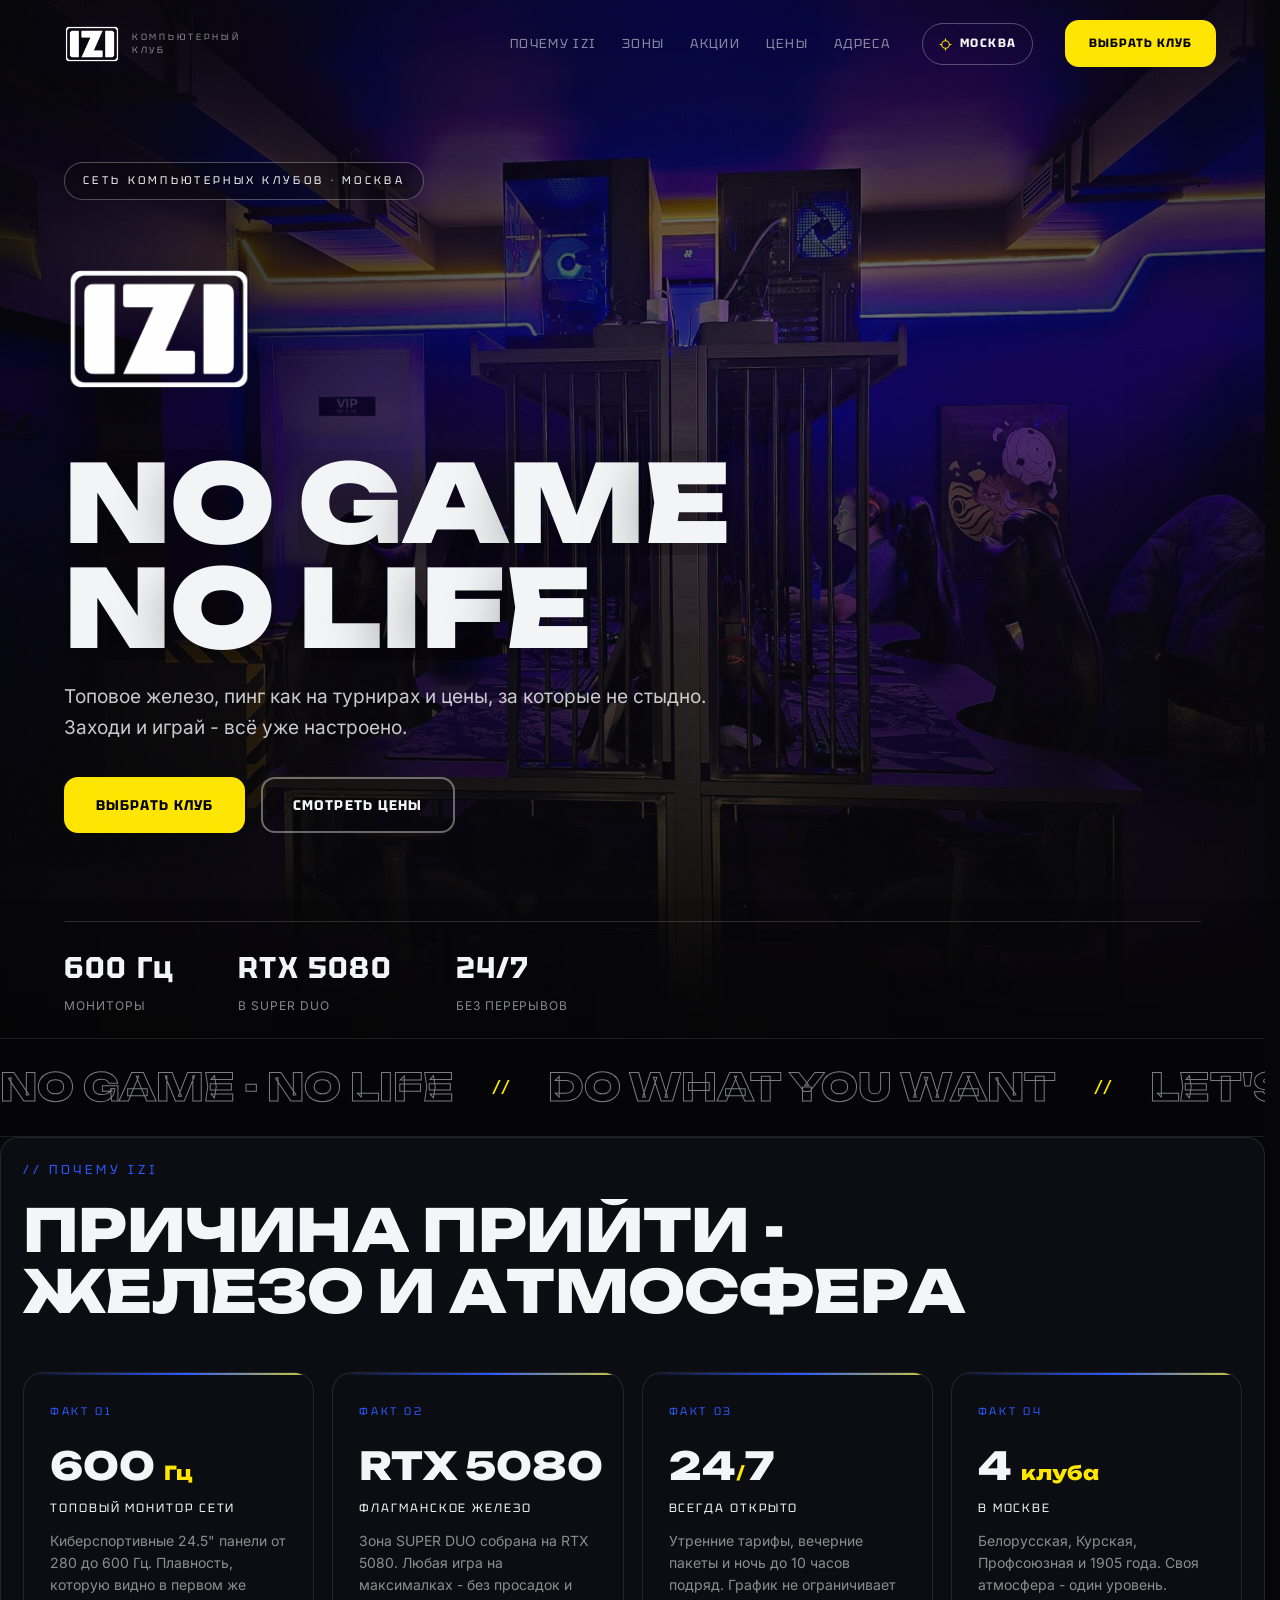
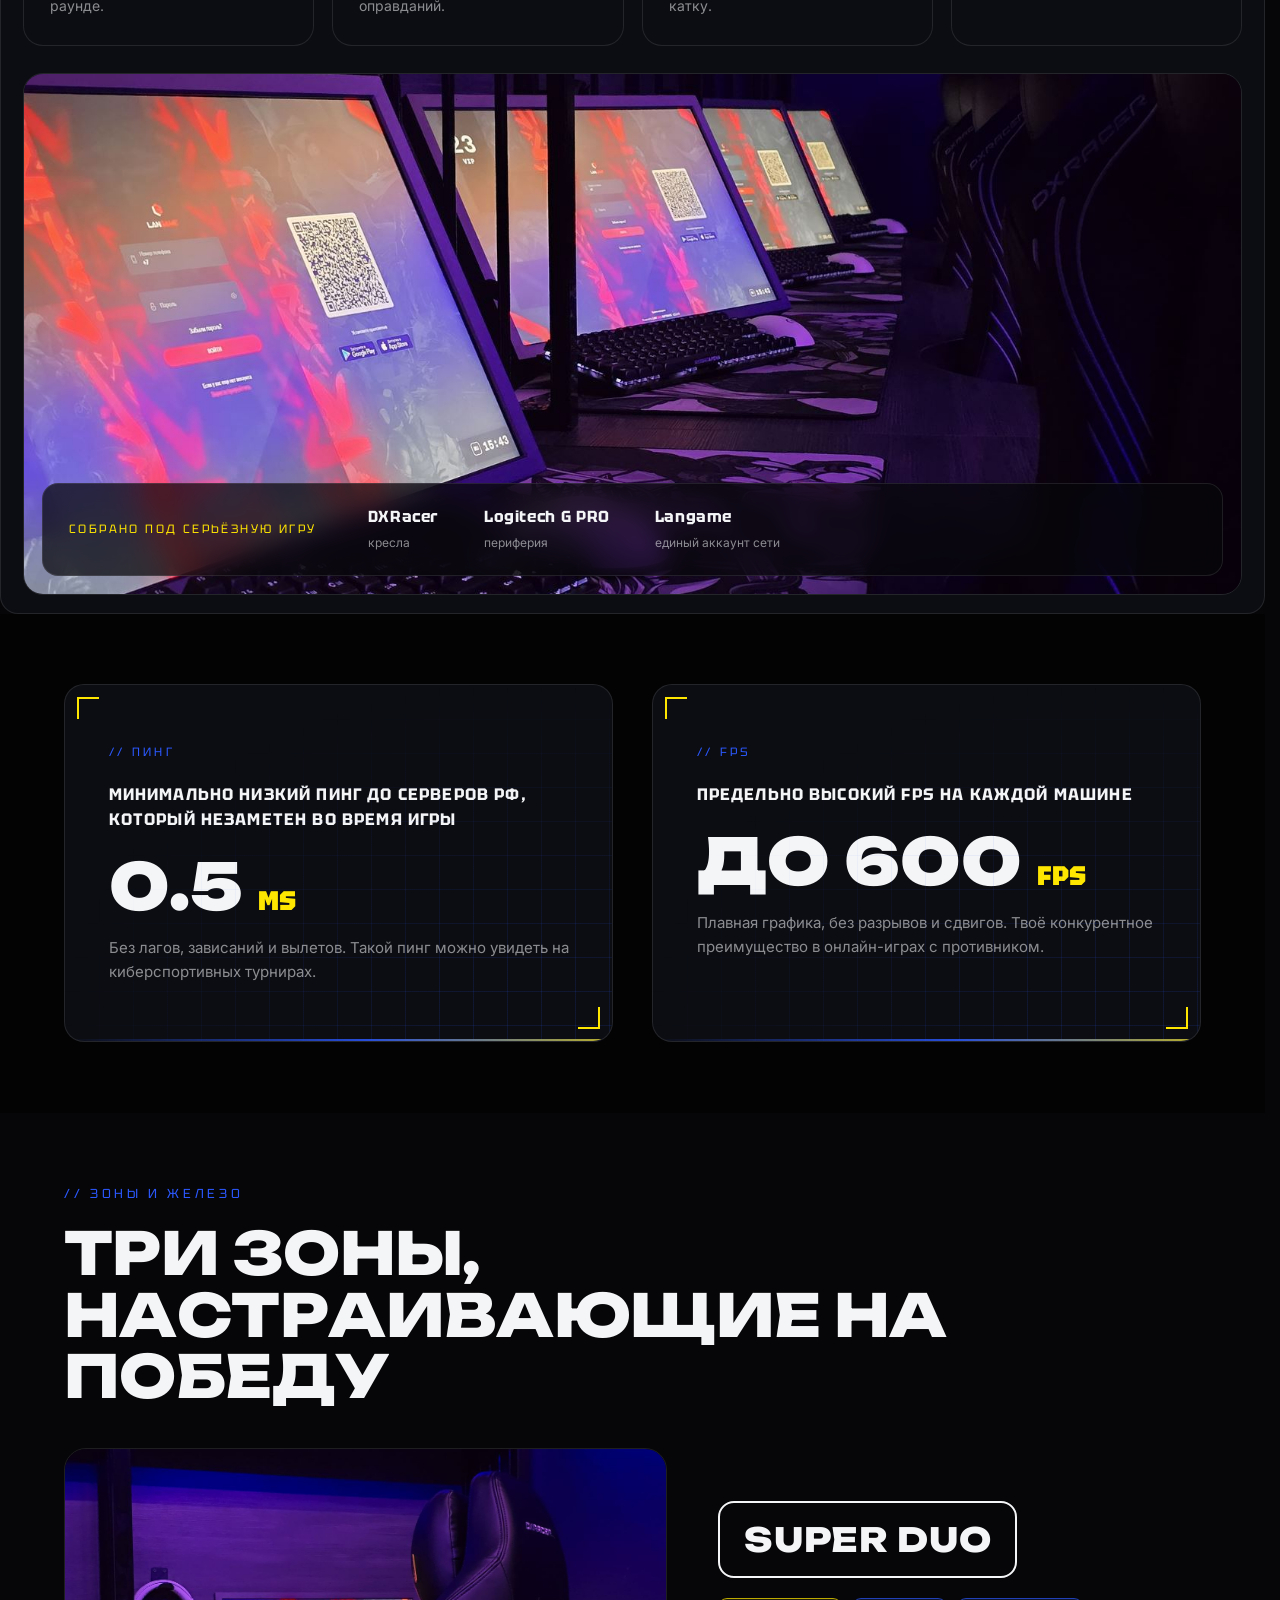
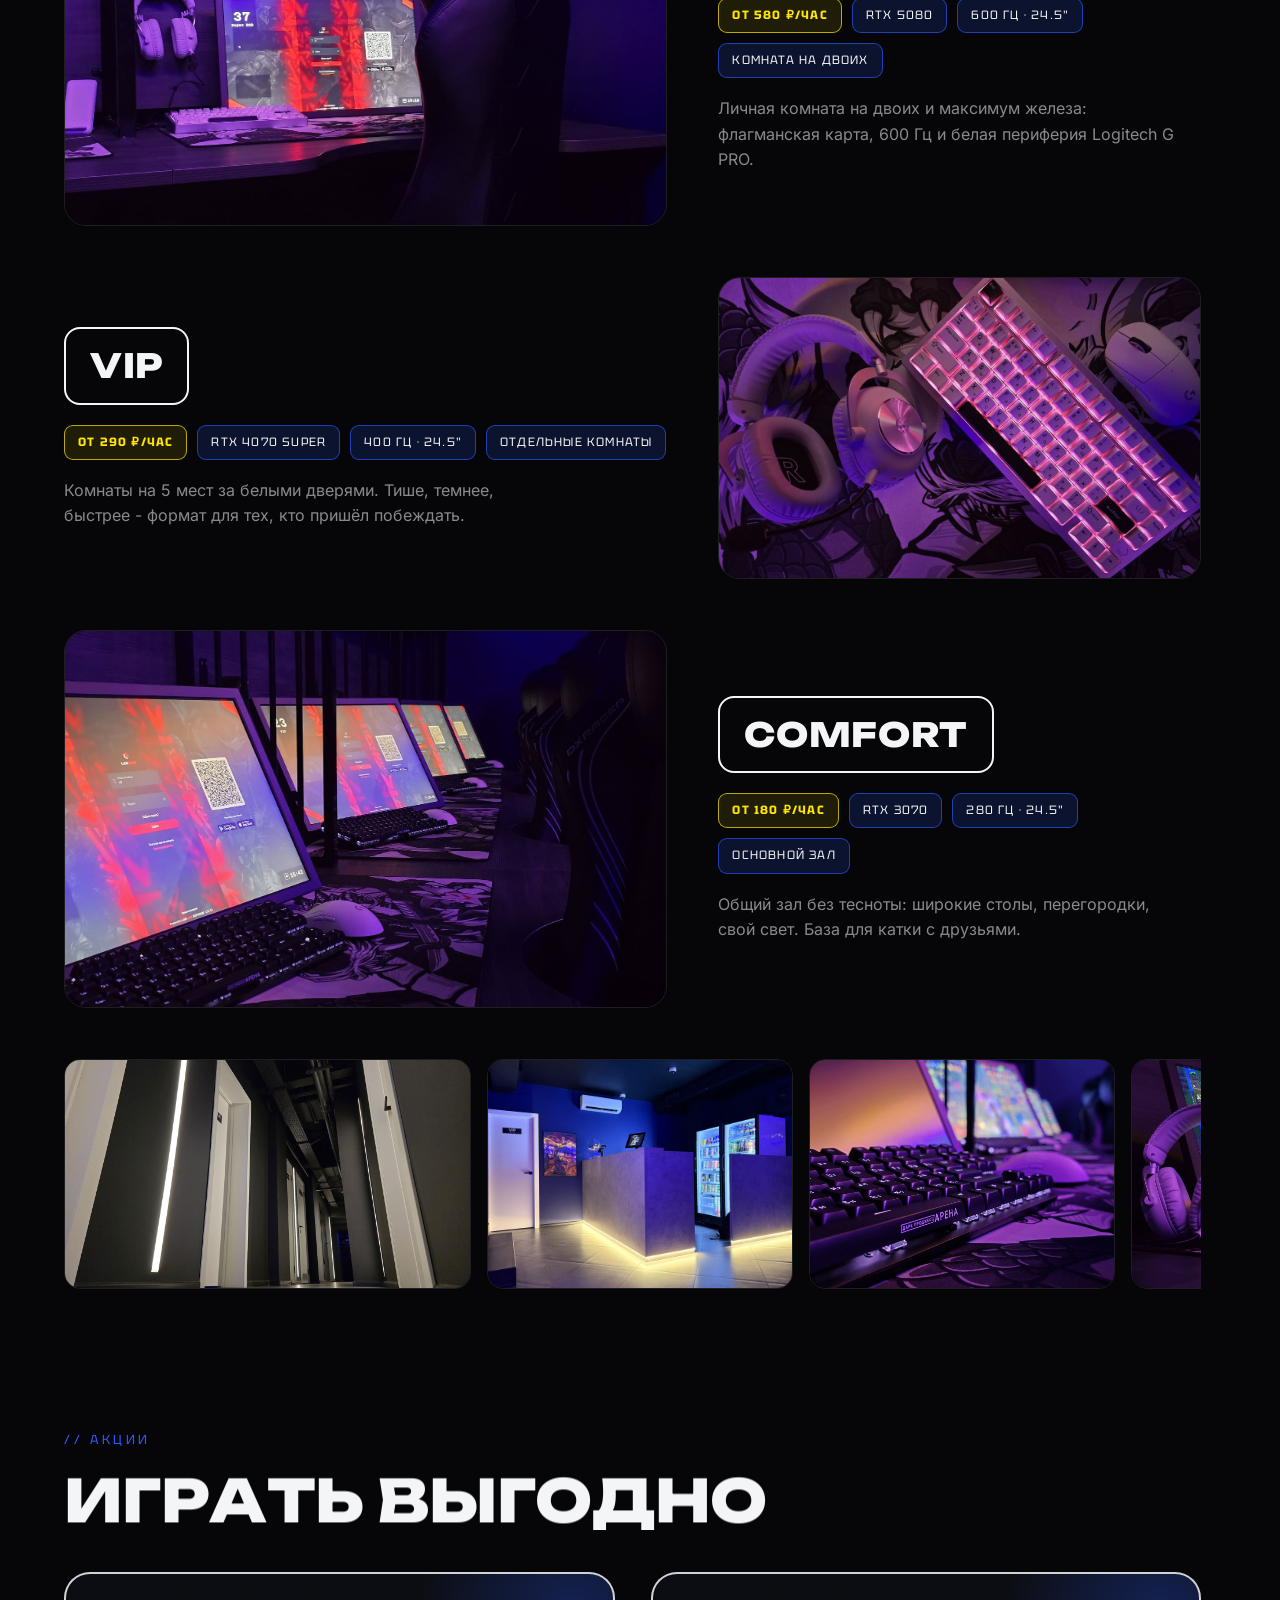
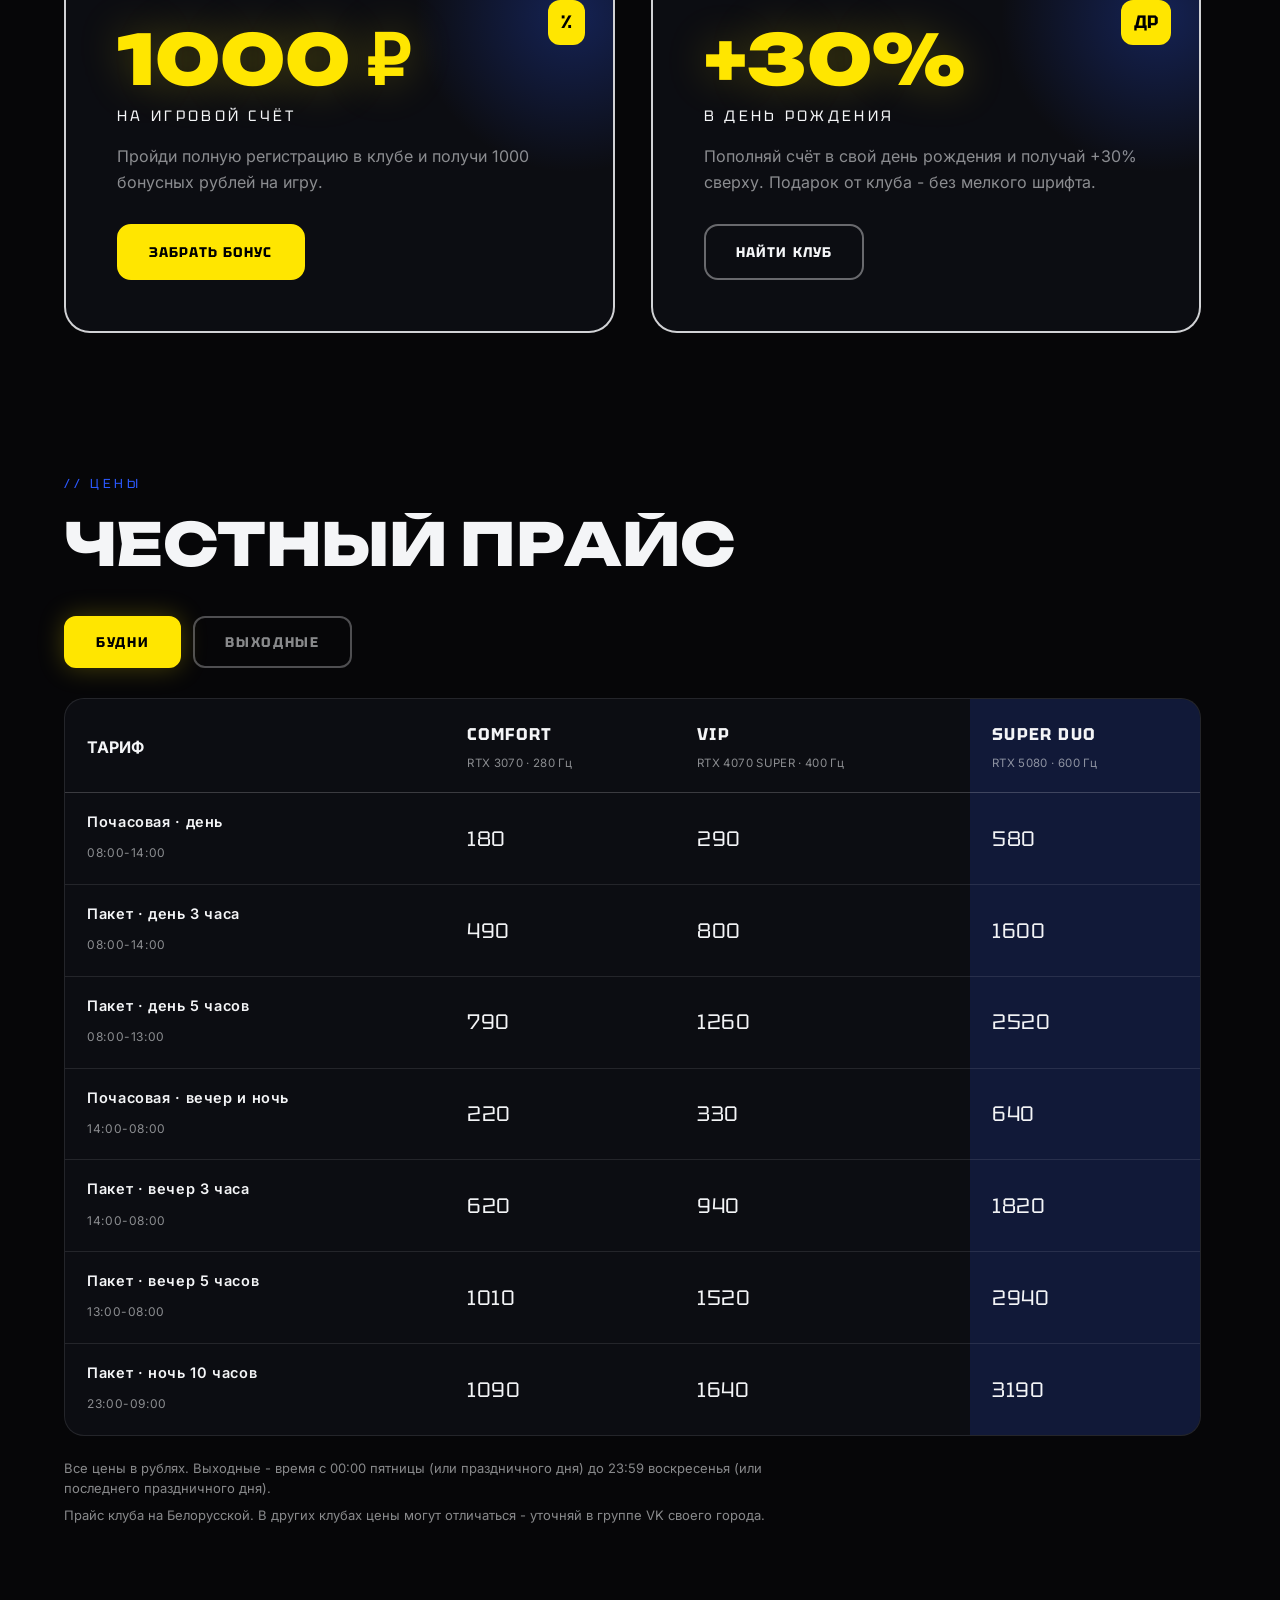
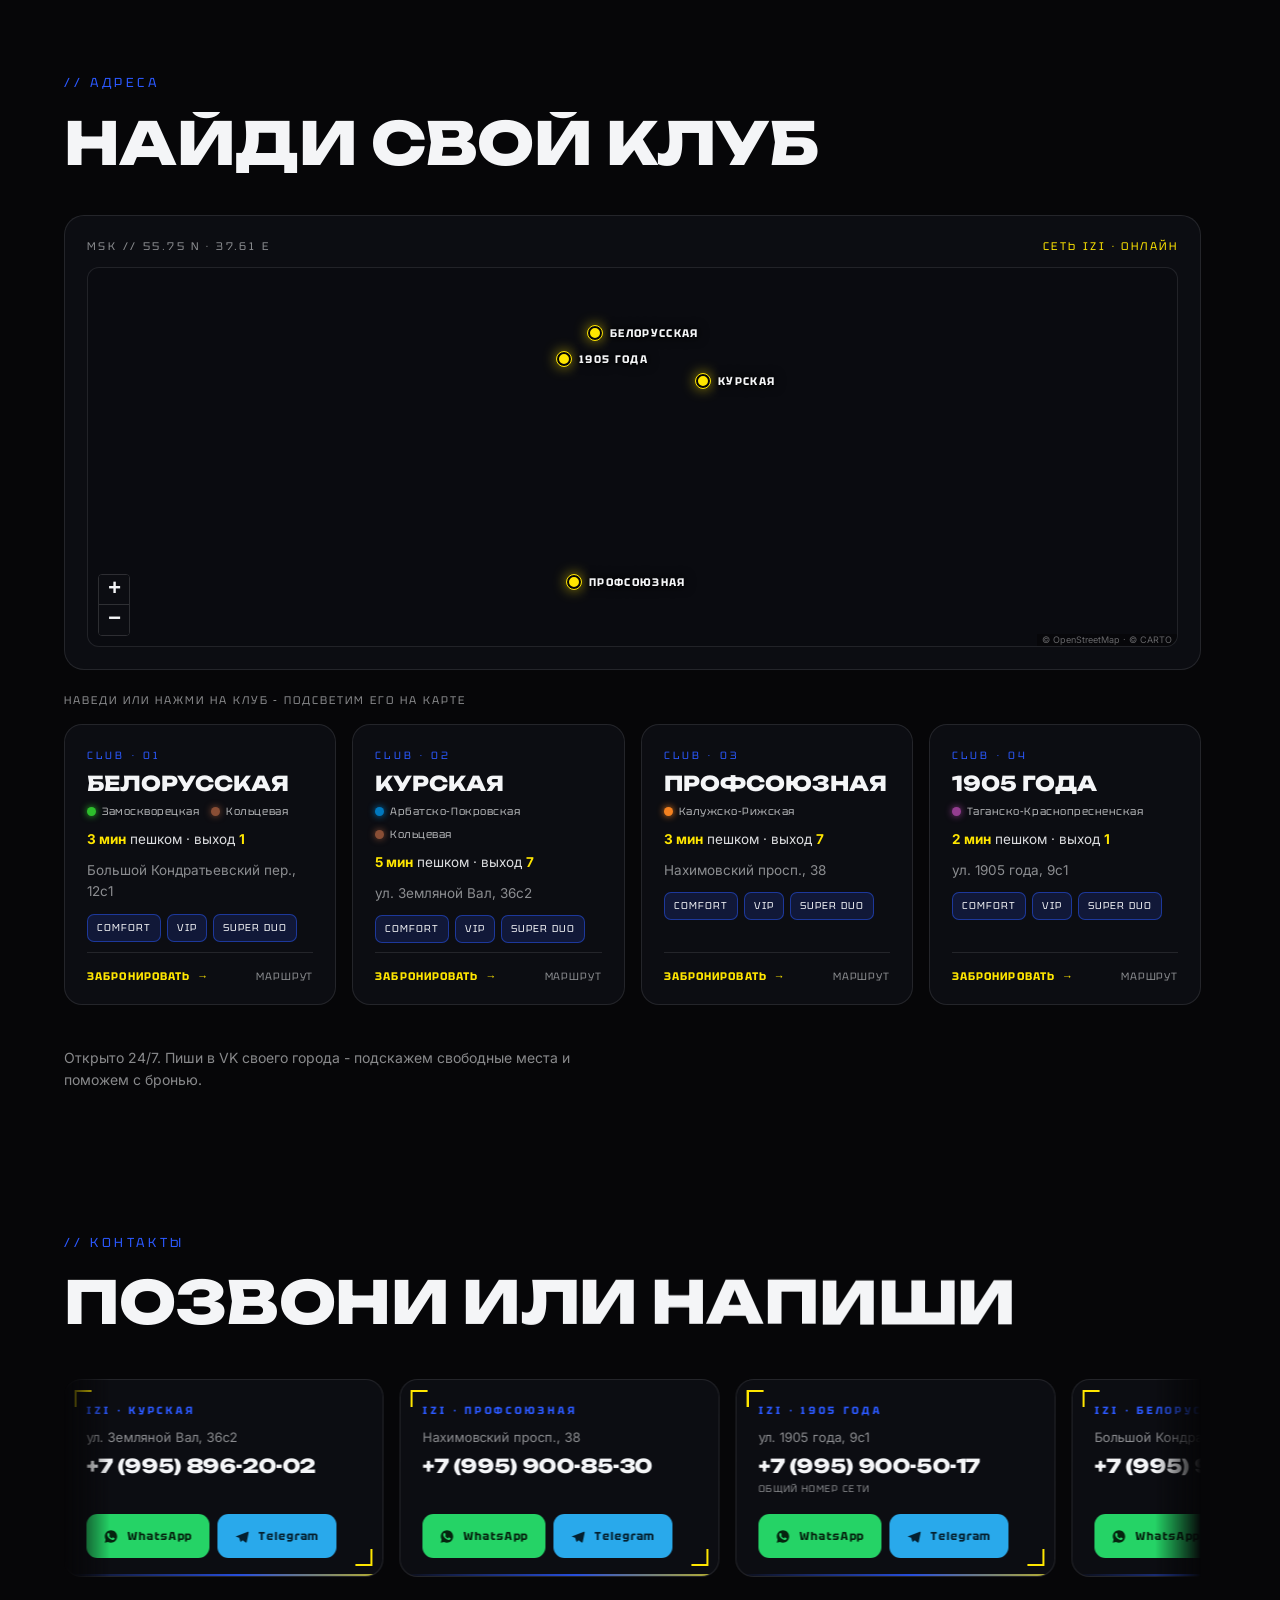
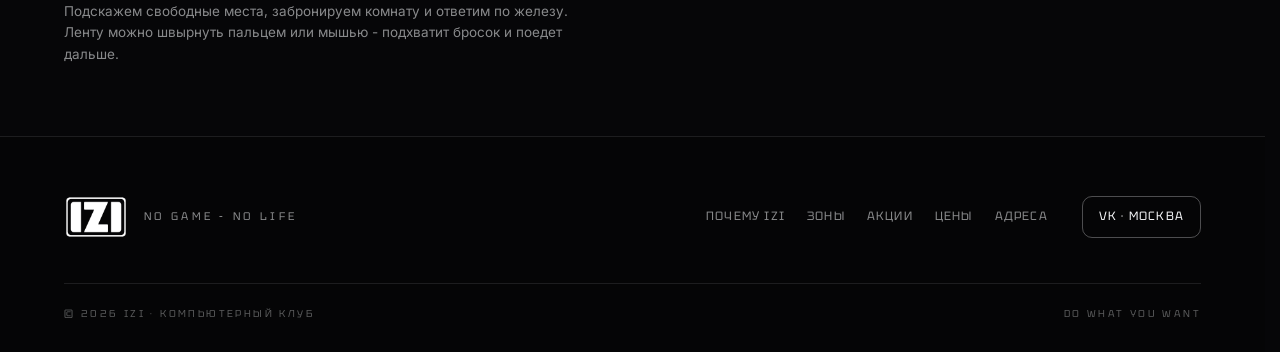
==== commit 02cbae22: "Прелоадер прибит по обеим осям" ====
--- a/index.html
+++ b/index.html
@@ -16,7 +16,7 @@
   <link rel="stylesheet" href="assets/css/next.css">
   <link rel="icon" href="assets/img/logo-white.png" type="image/png">
 </head>
-<body class="next is-loading">
+<body class="next">
 
   <!-- ПРЕЛОАДЕР: экран загрузки в стиле игрового меню -->
   <div class="preloader" id="preloader" aria-hidden="true">
--- a/assets/css/style.css
+++ b/assets/css/style.css
@@ -148,9 +148,6 @@
 @supports (height: 100svh) {
   .preloader { height: 100svh; }
 }
-/* пока идёт загрузка, страница под прелоадером не прокручивается:
-   заодно адресная строка на мобиле не сворачивается посреди загрузки */
-body.is-loading { overflow: hidden; }
 /* Геометрия прелоадера жёстко зафиксирована: высоты всех строк заданы в px,
    лого - фоновая картинка. Ни шрифт, ни картинка не могут сдвинуть блок. */
 .preloader__inner { display: flex; flex-direction: column; align-items: center; width: min(360px, 80vw); }
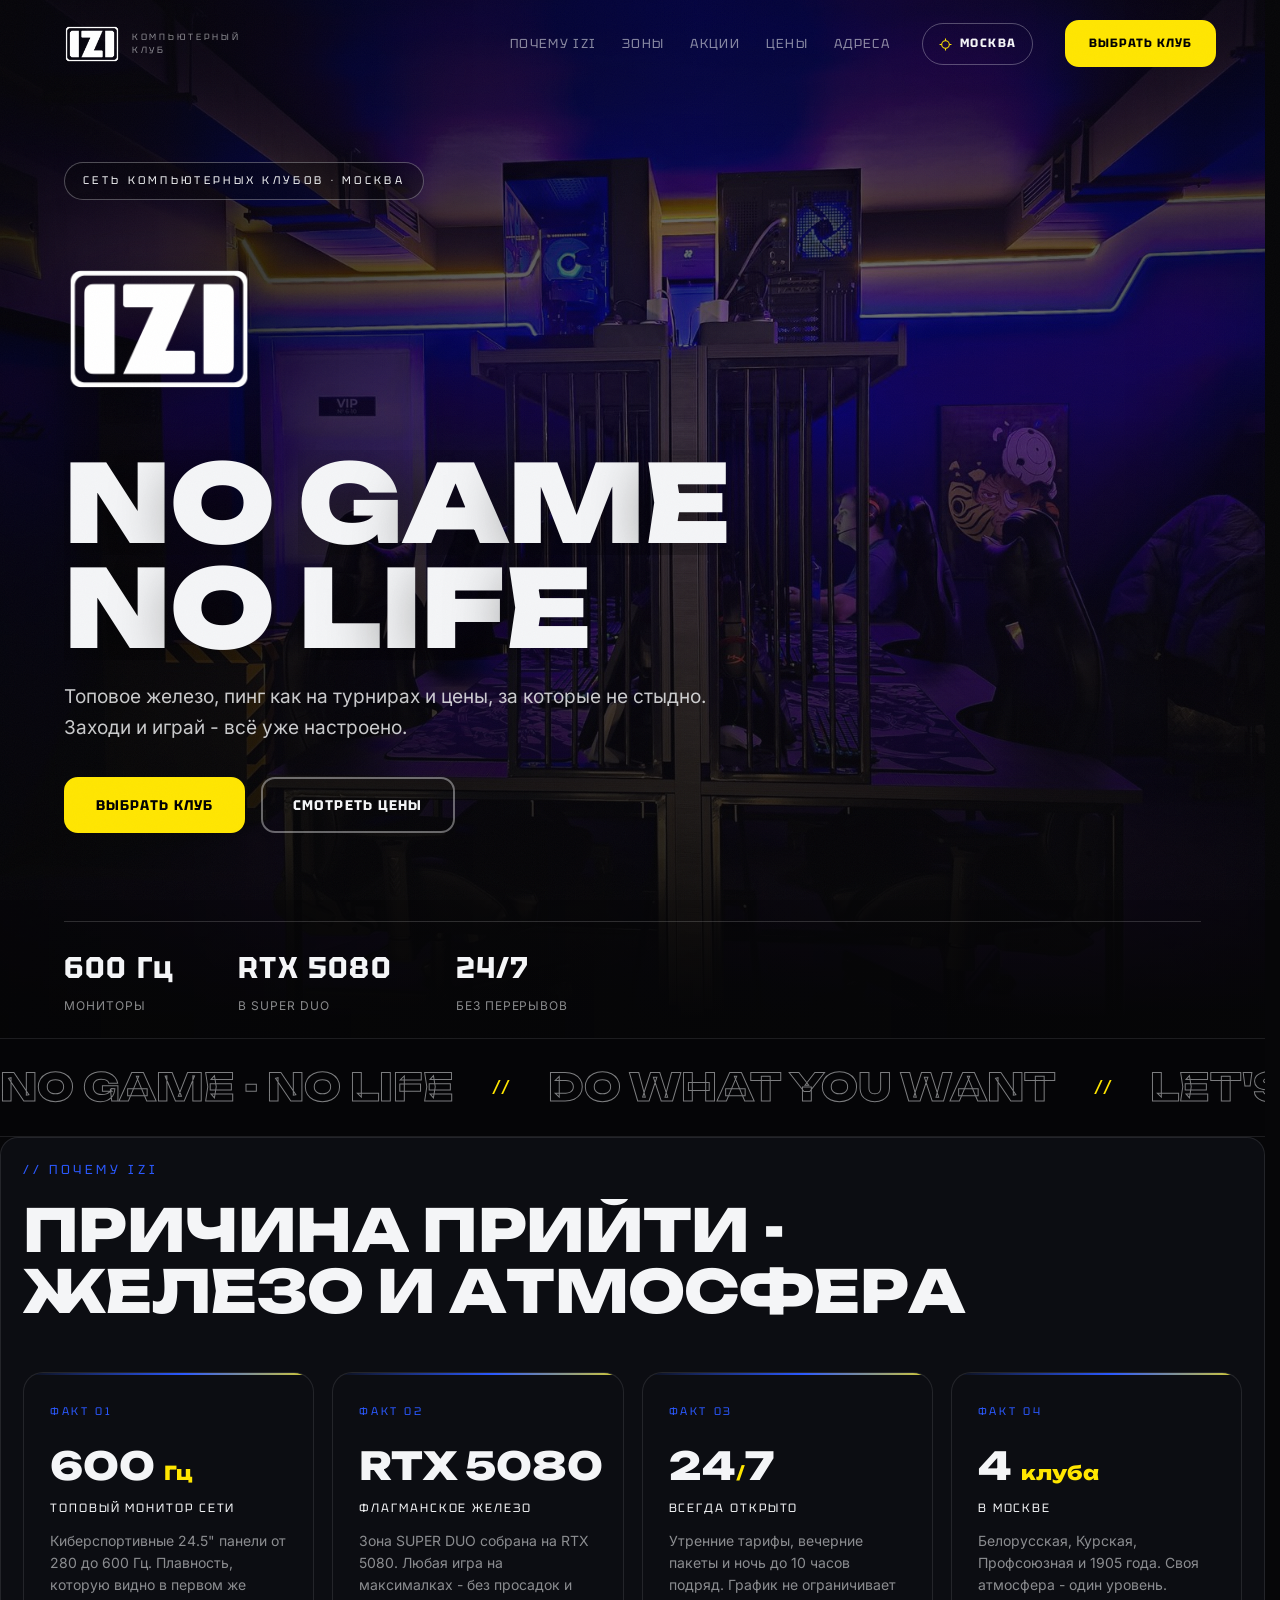
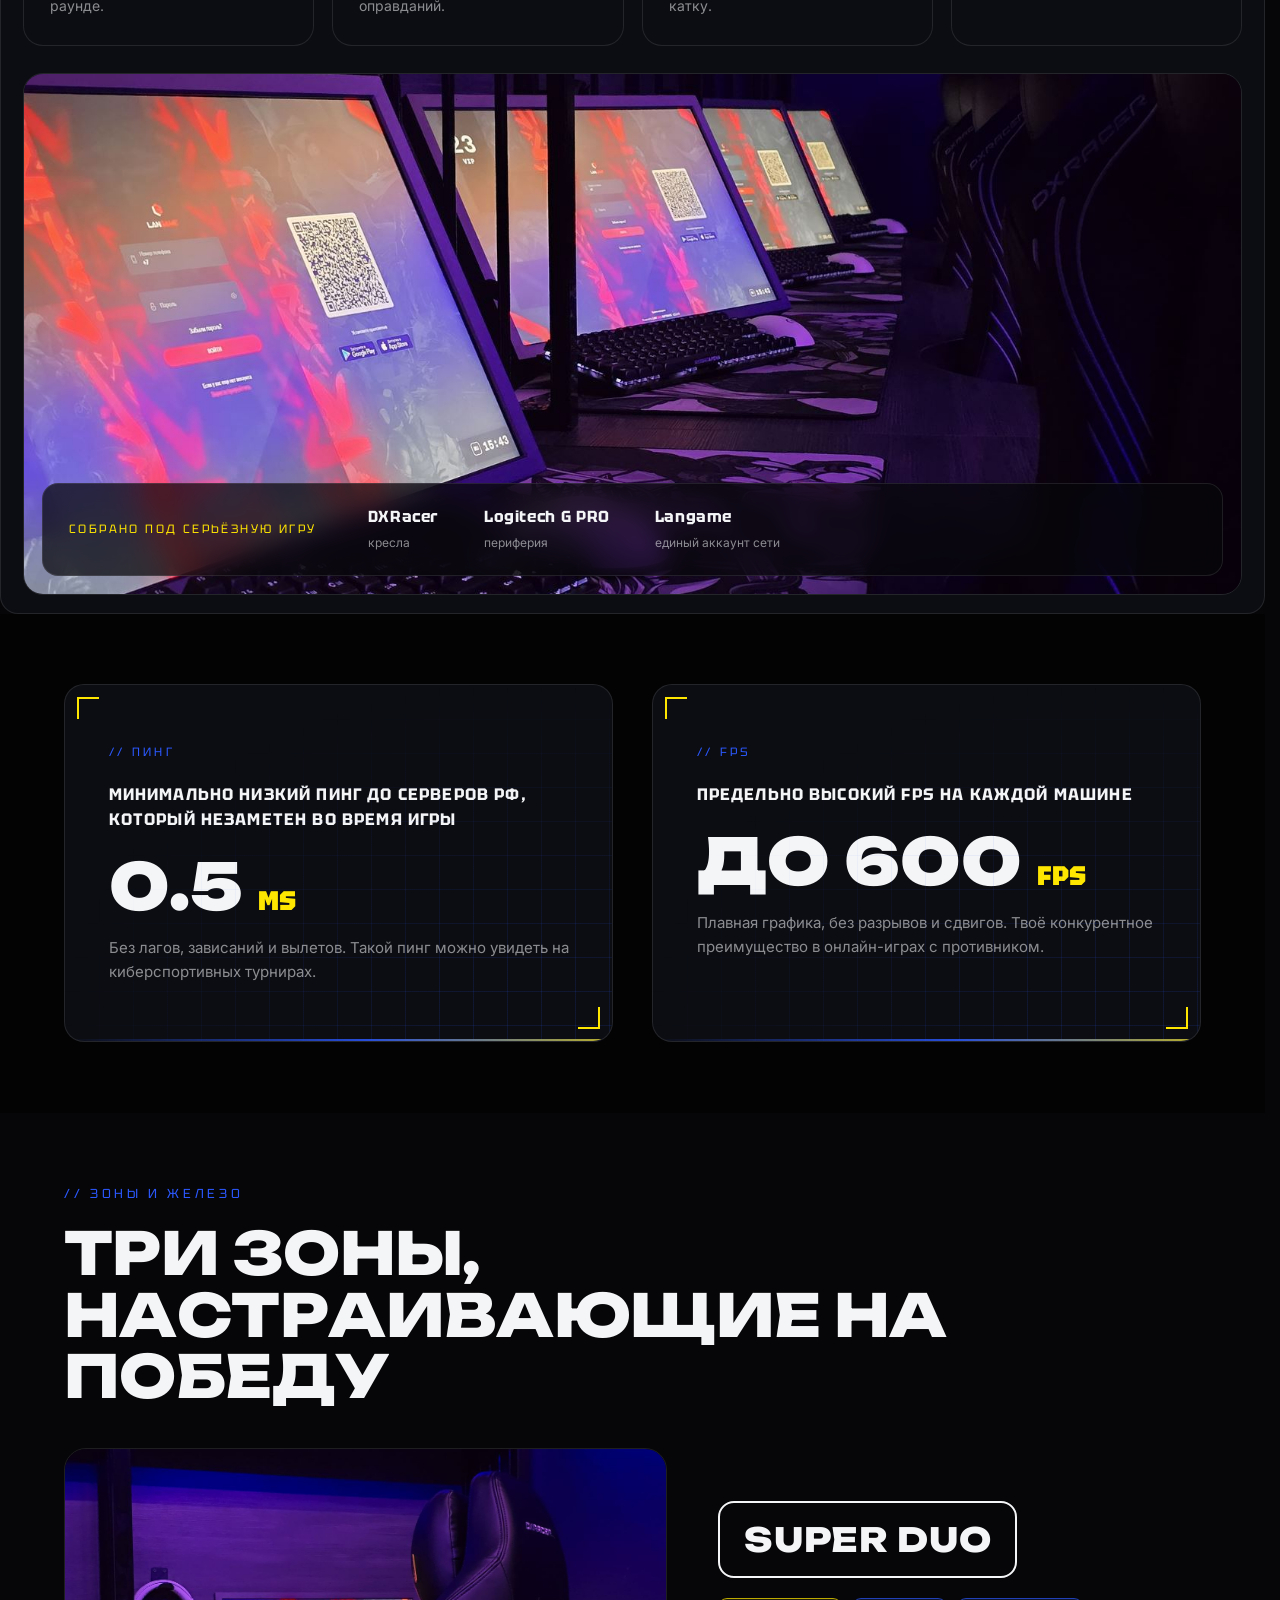
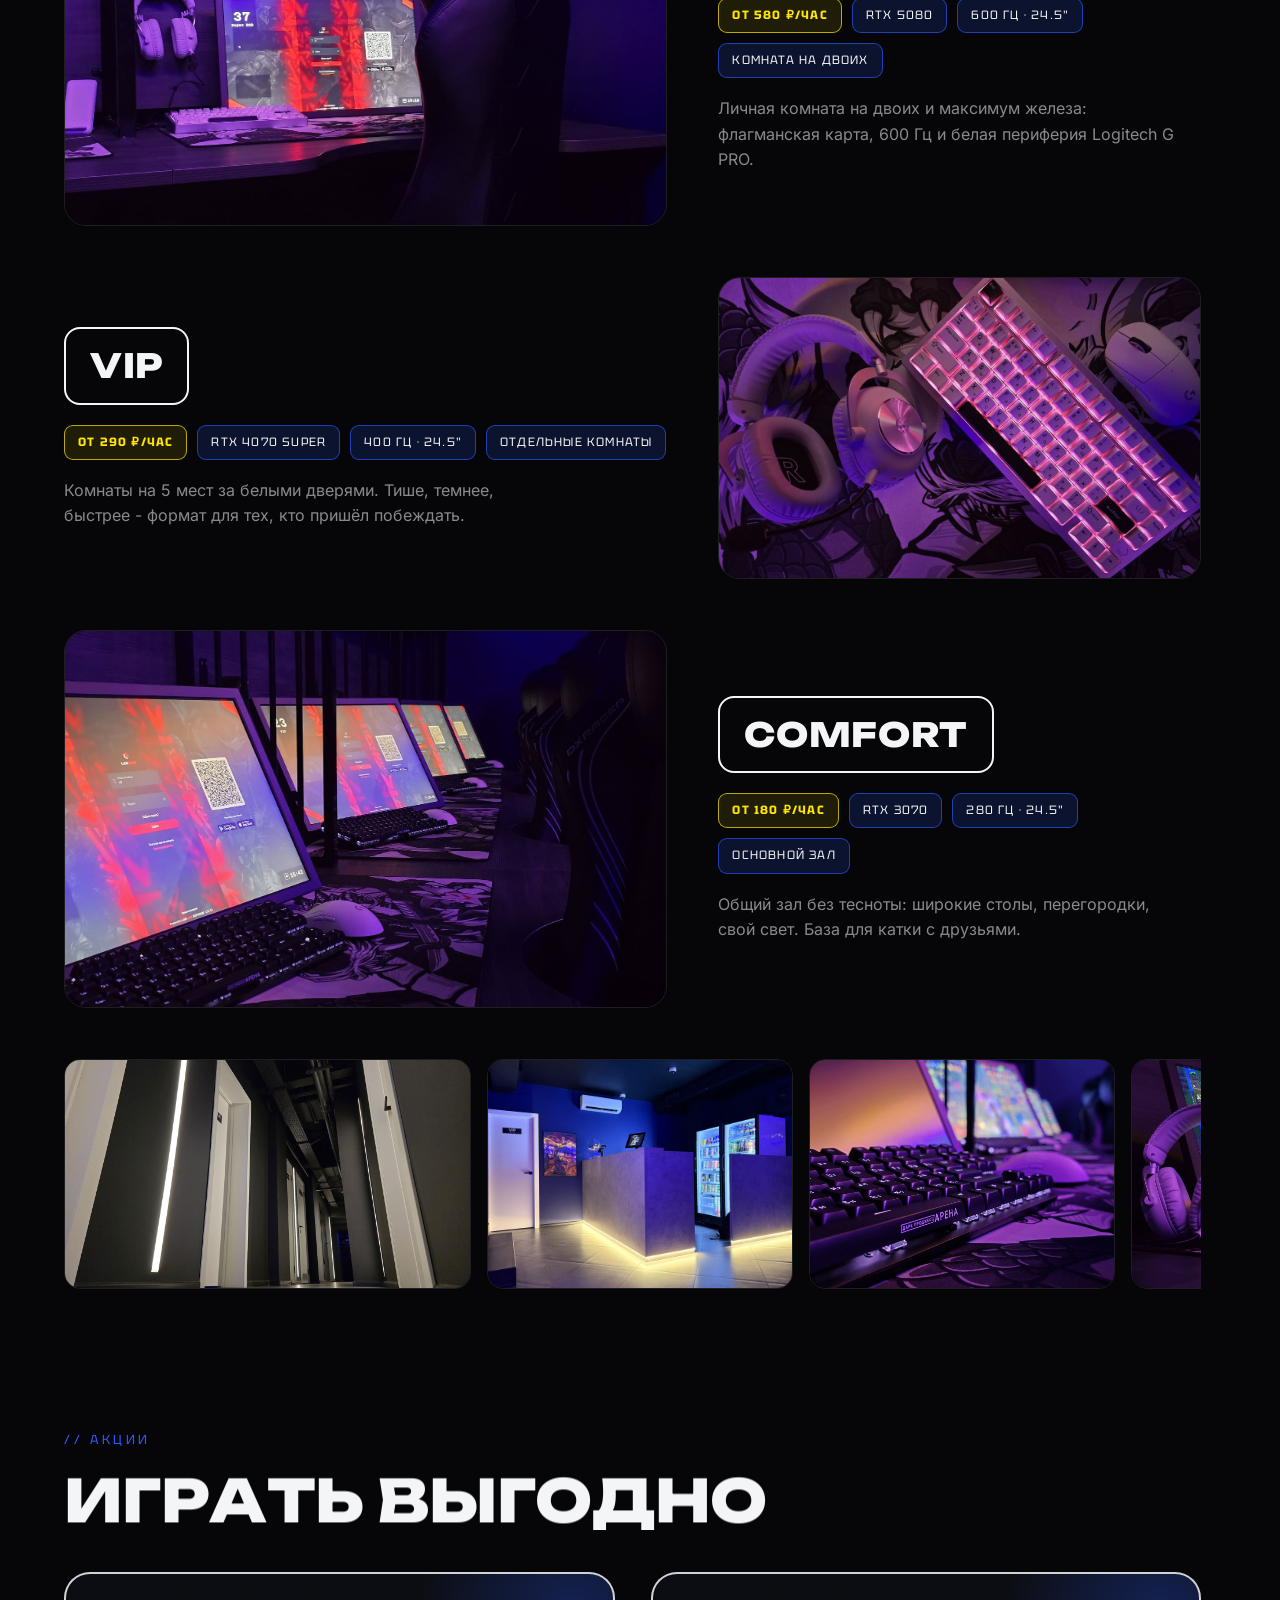
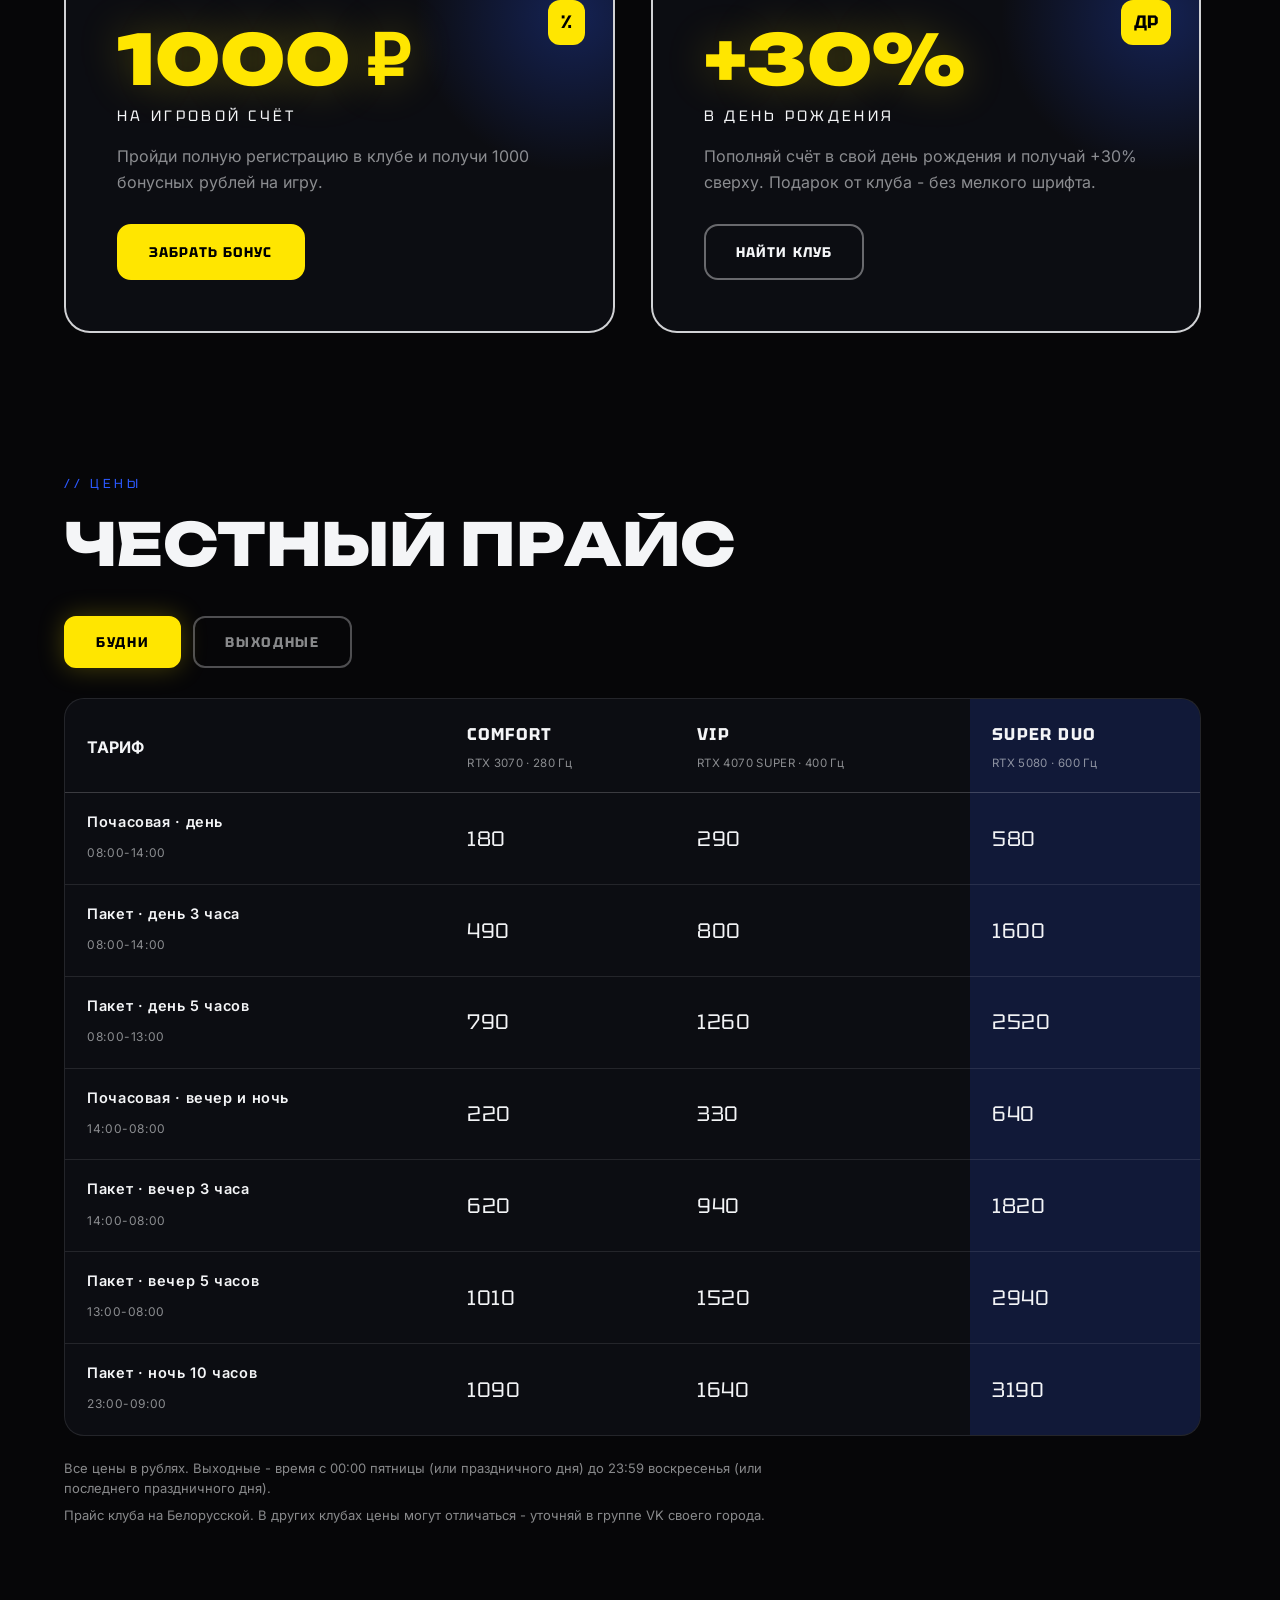
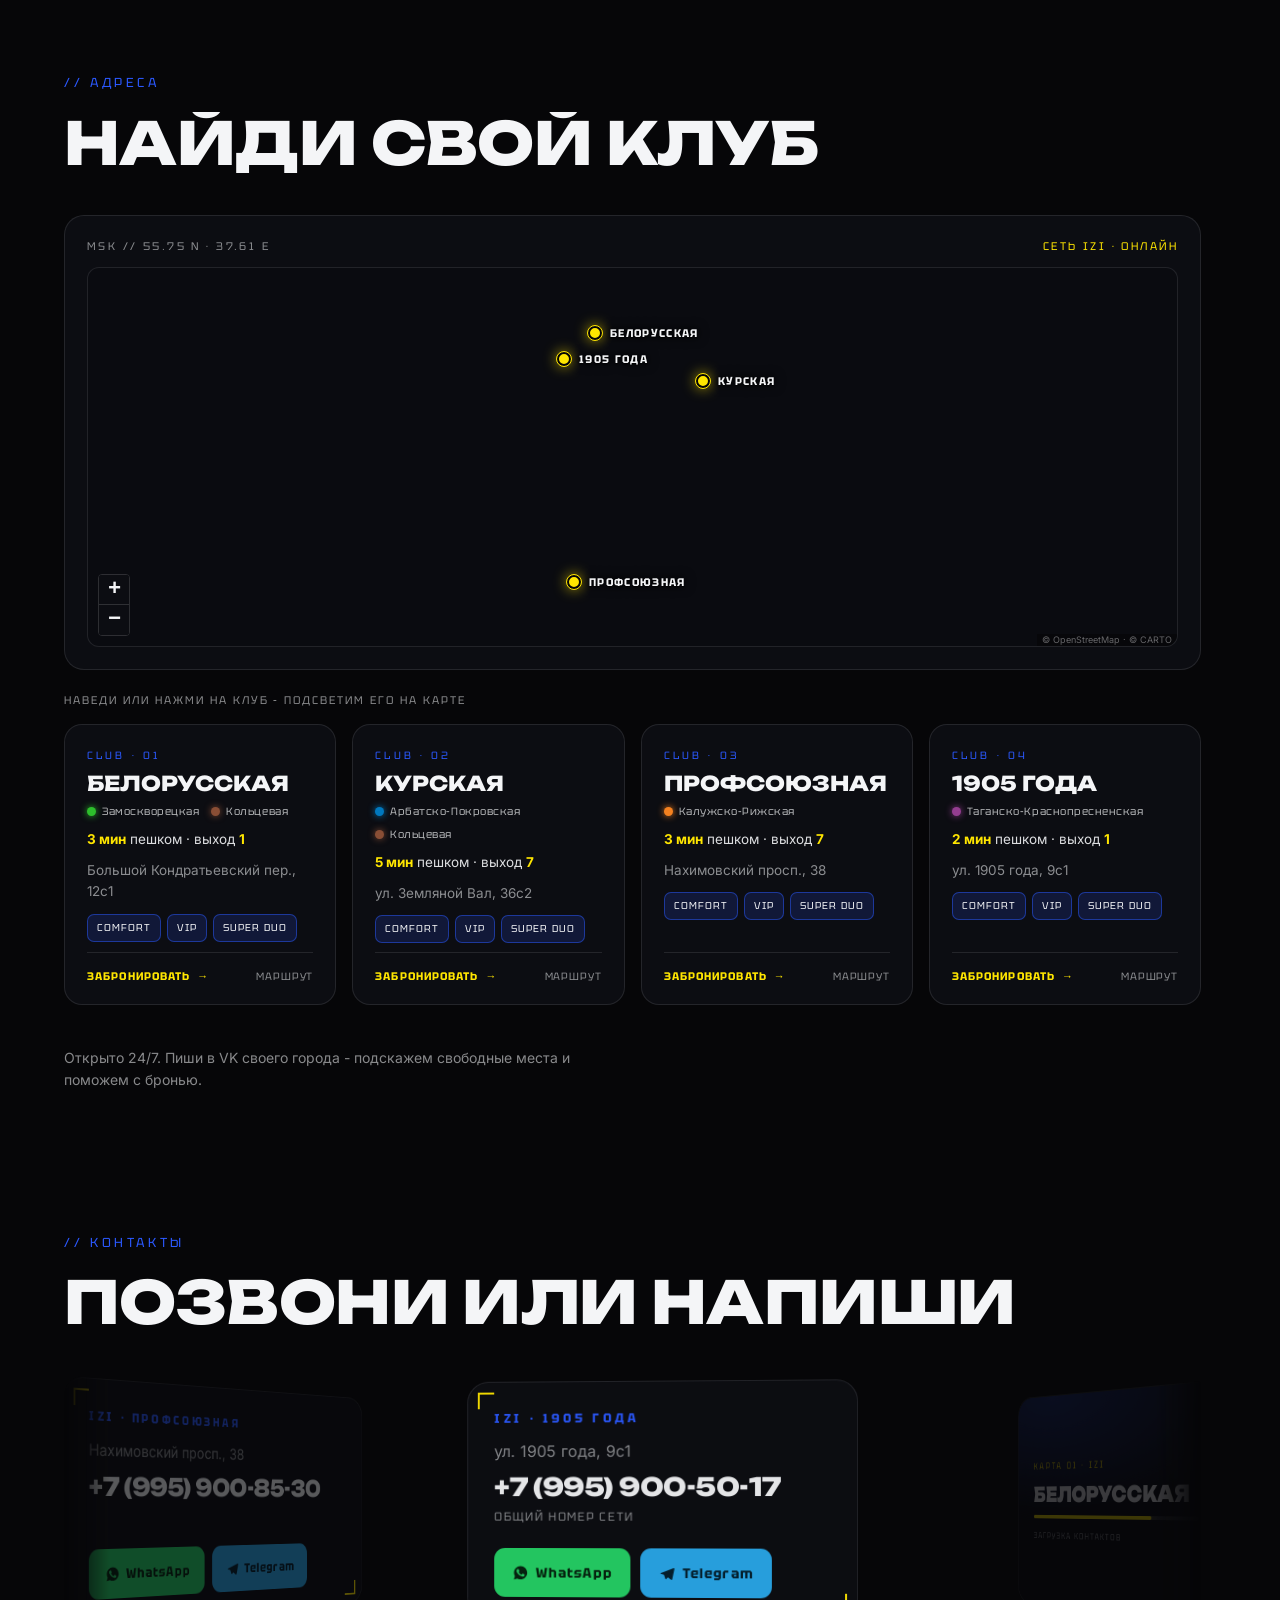
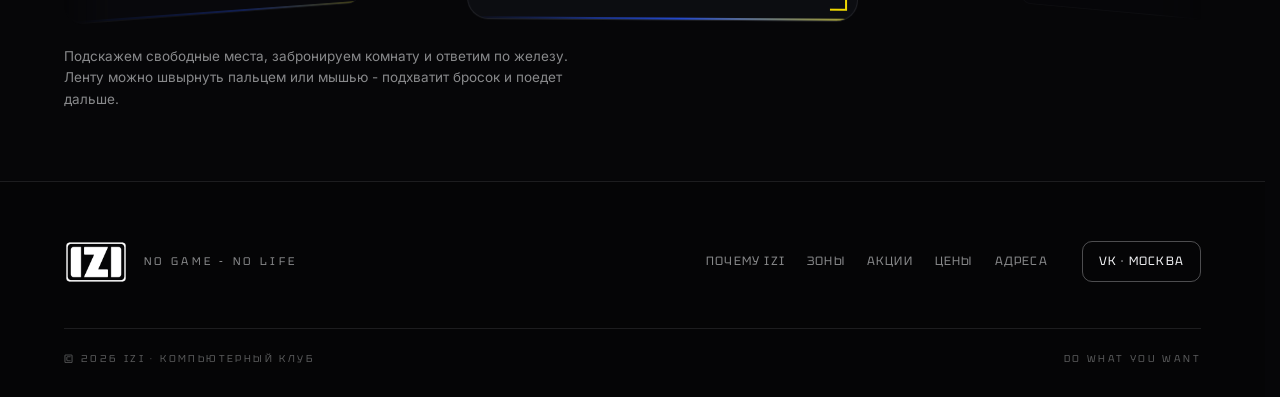
==== commit 0e1afead: "Мобильная версия: ширина и прайс" ====
--- a/index.html
+++ b/index.html
@@ -244,6 +244,7 @@
         <button class="pricetab is-active" data-daytab="wd" type="button">БУДНИ</button>
         <button class="pricetab" data-daytab="we" type="button">ВЫХОДНЫЕ</button>
       </div>
+      <div class="prices__swipe" data-reveal aria-hidden="true">Таблица листается вбок &rarr;</div>
       <div class="pricewrap" data-reveal>
         <table class="pricetable" id="priceTable">
           <thead>
--- a/assets/css/next.css
+++ b/assets/css/next.css
@@ -73,6 +73,9 @@
 .next .fact.is-lit { animation: fact-charge 1.3s ease-out both; }
 
 /* -------- Перф-карточки: общий стиль сайта -------- */
+/* до выезда карточки стоят со сдвигом ±90px по бокам: на узком экране они
+   растягивали страницу вширь и утаскивали за собой шапку - подрезаем секцию */
+.next .perf { overflow: hidden; }
 .next .perfcard {
   text-align: left;
   background: var(--panel);
@@ -312,6 +315,36 @@
 .pop__msg--tg { background: #29a9eb; color: #04202f !important; }
 .pop__msg--tg:hover { box-shadow: 0 0 18px rgba(41, 169, 235, 0.45); }
 
+
+/* -------- Прайс на узком экране: колонка тарифов закреплена, есть подсказка -------- */
+.prices__swipe { display: none; }
+@media (max-width: 900px) {
+  .prices__swipe {
+    display: block;
+    margin-bottom: 10px;
+    font-family: var(--font-tech);
+    font-size: 11px;
+    letter-spacing: 0.18em;
+    text-transform: uppercase;
+    color: var(--yellow);
+  }
+  /* иначе видно только первую колонку и непонятно, что справа есть ещё три */
+  .next .pricetable th:first-child,
+  .next .pricetable td:first-child {
+    position: sticky;
+    left: 0;
+    z-index: 2;
+    width: 150px;
+    max-width: 150px;
+    background: #0c0d12;
+    box-shadow: 6px 0 14px rgba(0, 0, 0, 0.55);
+  }
+  /* ужимаем ячейки: на узком экране должно быть видно не только название тарифа */
+  .next .pricetable th, .next .pricetable td { padding: 12px 14px; }
+  .next .pricetable td { font-size: 18px; }
+  .next .pricetable td b { font-size: 13px; }
+  .next .pricetable td span { font-size: 11px; }
+}
 
 /* -------- Цена в спеках зоны: порядок блоков от дорогой к дешёвой -------- */
 .next .zone__price {
@@ -488,26 +521,42 @@
   overflow: hidden;
   touch-action: pan-y; /* вертикальный свайп отдаём странице, горизонталь ловим сами */
   cursor: grab;
+  /* перспектива общая на всю ленту, а не у каждой карточки своя: только так
+     отъезжающие карточки сходятся к центру, а не садятся каждая на своём месте */
+  perspective: 1500px;
+  perspective-origin: 50% 50%;
   /* края уходят в затемнение - лента выглядит бесконечной */
   -webkit-mask-image: linear-gradient(90deg, transparent 0, #000 46px, #000 calc(100% - 46px), transparent 100%);
   mask-image: linear-gradient(90deg, transparent 0, #000 46px, #000 calc(100% - 46px), transparent 100%);
   padding: 4px 0 8px;
 }
 .conveyor.is-drag { cursor: grabbing; user-select: none; }
-.conveyor__rail { display: flex; width: max-content; will-change: transform; }
+/* position: relative - чтобы карточки считали offsetLeft от ленты, а не от страницы:
+   по нему считается наклон каждой карточки относительно центра */
+.conveyor__rail { position: relative; display: flex; width: max-content; transform-style: preserve-3d; will-change: transform; }
+/* Вся внутренняя раскладка карточки задана в em от её собственного кегля:
+   на телефоне меняется одна цифра - font-size, и карточка уменьшается
+   целиком, сохраняя те же пропорции, что и в браузере */
 .ccard {
   position: relative;
   flex: 0 0 auto;
-  width: clamp(266px, 25vw, 330px);
-  margin-right: 16px; /* отступ внутри карточки: ширина набора кратна ей, шов при перемотке не виден */
+  /* кегль привязан к ширине карточки: на узком экране она сужается,
+     и всё внутри уменьшается вместе с ней, ничего не вылезает за край */
+  font-size: clamp(14.5px, 1.36vw, 16px);
+  width: clamp(332px, 31vw, 412px);
+  /* отрицательный отступ: карточки в развороте укорачиваются, и без него между
+     ними зияла бы дыра. Замер по кадрам: средний видимый зазор 90 px.
+     Ширина набора всё так же кратна карточке, шов при перемотке не виден */
+  margin-right: -100px;
   display: flex;
   flex-direction: column;
-  gap: 8px;
+  gap: 0.62em;
   background: var(--panel);
   border: 1px solid var(--line);
-  border-radius: 18px;
-  padding: 22px 22px 18px;
+  border-radius: 1.37em;
+  padding: 1.69em 1.69em 1.37em;
   overflow: hidden;
+  backface-visibility: hidden; /* при развороте текст не мылится */
   transition: border-color 0.3s ease;
 }
 .ccard:hover { border-color: rgba(43, 89, 255, 0.7); }
@@ -526,16 +575,16 @@
 .ccard__club {
   font-family: var(--font-tech);
   font-weight: 700;
-  font-size: 10.5px;
+  font-size: 0.81em;
   letter-spacing: 0.28em;
   color: var(--blue);
   text-transform: uppercase;
 }
-.ccard__addr { font-size: 13px; color: var(--mut); }
+.ccard__addr { font-size: 1em; color: var(--mut); }
 .ccard__phone {
   font-family: var(--font-display);
   font-weight: 800;
-  font-size: clamp(17px, 1.5vw, 21px);
+  font-size: 1.6em;
   line-height: 1.1;
   letter-spacing: -0.02em;
   white-space: nowrap; /* номер не разрывается по строкам */
@@ -544,15 +593,58 @@
 .ccard__phone:hover { color: var(--yellow); }
 .ccard__stub {
   font-family: var(--font-tech);
-  font-size: 9.5px;
+  font-size: 0.75em;
   letter-spacing: 0.14em;
   text-transform: uppercase;
   color: var(--mut);
-  margin-top: -4px;
-}
-.ccard__btns { display: flex; gap: 8px; margin-top: auto; padding-top: 10px; }
-.ccard__btns .cbtn { font-size: 11.5px; padding: 11px 15px; border-radius: 11px; }
-.ccard__btns .cbtn svg { width: 15px; height: 15px; }
+  margin-top: -0.3em;
+}
+/* -------- Заставка «загрузка карты» поверх карточки -------- */
+.ccard__cover {
+  position: absolute;
+  inset: 0;
+  z-index: 3;
+  display: flex;
+  flex-direction: column;
+  justify-content: center;
+  gap: 0.75em;
+  padding: 1.69em;
+  background:
+    radial-gradient(120% 90% at 15% 0%, rgba(43, 89, 255, 0.4), transparent 62%),
+    linear-gradient(180deg, #0a0b12, #05050a);
+  border-radius: inherit;
+  transition: transform 0.5s cubic-bezier(0.7, 0, 0.2, 1);
+}
+.ccard.is-open .ccard__cover { transform: translateY(-101%); pointer-events: none; }
+.ccard__tag { font-family: var(--font-tech); font-size: 0.68em; letter-spacing: 0.3em; color: var(--yellow); }
+.ccard__name {
+  font-family: var(--font-display);
+  font-weight: 900;
+  font-size: 1.5em;
+  line-height: 1;
+  text-transform: uppercase;
+}
+.ccard__bar { height: 4px; border-radius: 2px; background: rgba(244, 245, 247, 0.14); overflow: hidden; }
+.ccard__fill {
+  display: block;
+  height: 100%;
+  width: 0;
+  border-radius: 2px;
+  background: var(--yellow);
+  box-shadow: 0 0 14px rgba(255, 230, 0, 0.7);
+}
+/* ширину полосы ведёт карусель: она отражает путь карточки до середины экрана */
+.ccard__row {
+  display: flex;
+  justify-content: space-between;
+  font-family: var(--font-tech);
+  font-size: 0.62em;
+  letter-spacing: 0.2em;
+  color: var(--mut);
+}
+.ccard__btns { display: flex; gap: 0.62em; margin-top: auto; padding-top: 0.75em; }
+.ccard__btns .cbtn { font-size: 0.87em; padding: 0.87em 1.19em; border-radius: 0.81em; gap: 0.56em; }
+.ccard__btns .cbtn svg { width: 1.19em; height: 1.19em; }
 .contacts__note { margin-top: 16px; font-size: 13.5px; color: var(--mut); max-width: 58ch; }
 .cbtn {
   display: inline-flex;
@@ -578,6 +670,9 @@
 .cbtn--vk:hover { border-color: var(--white); background: rgba(244, 245, 247, 0.06); }
 
 @media (max-width: 700px) {
-  .ccard { width: min(78vw, 300px); }
-  .ccard__btns .cbtn { flex: 1 1 auto; justify-content: center; }
-}
+  /* на телефоне карточка не может занимать весь экран: соседние должны
+     заглядывать по краям, иначе карусели не видно. Кегль - единственная
+     ручка размера: всё внутри уменьшается вместе с ним в тех же пропорциях */
+  .ccard { font-size: min(12.4px, 2.95vw); width: min(68vw, 290px); margin-right: -40px; }
+  .ccard__btns .cbtn { flex: 1 1 0; min-width: 0; justify-content: center; }
+}
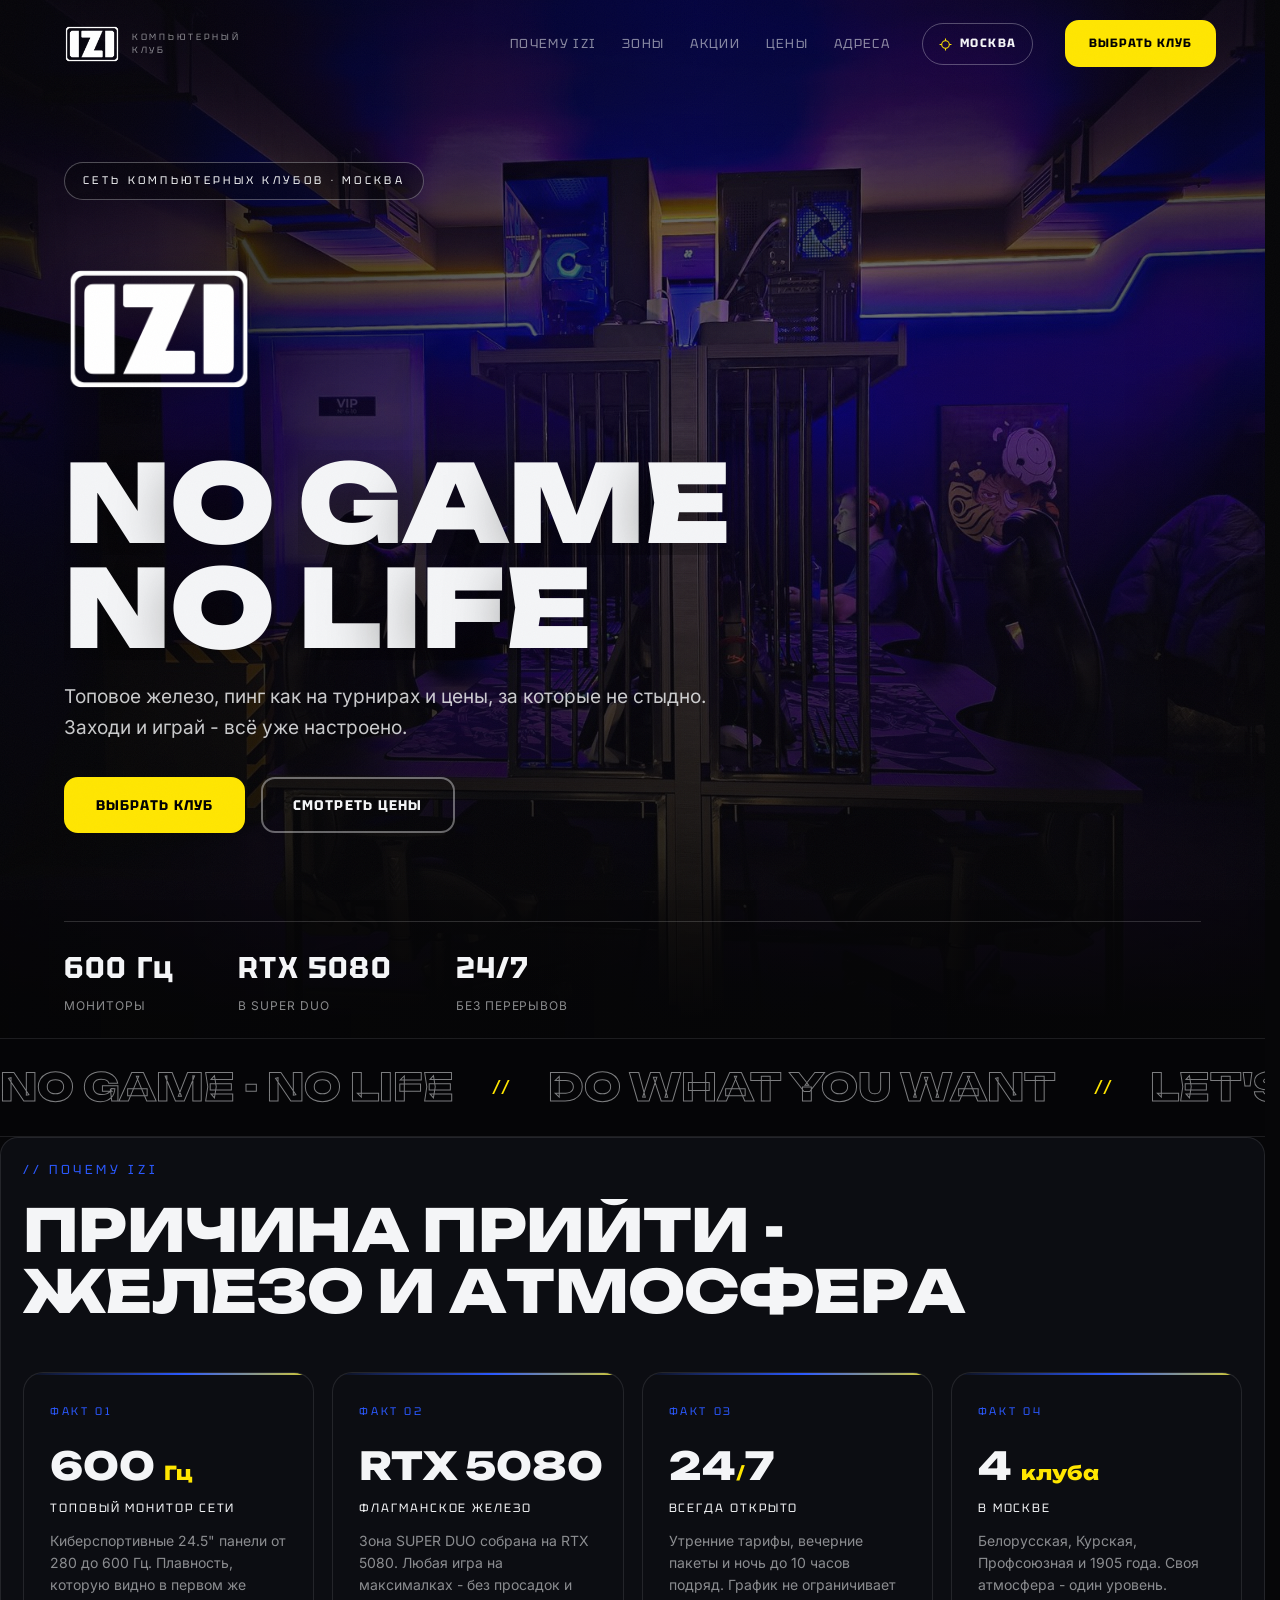
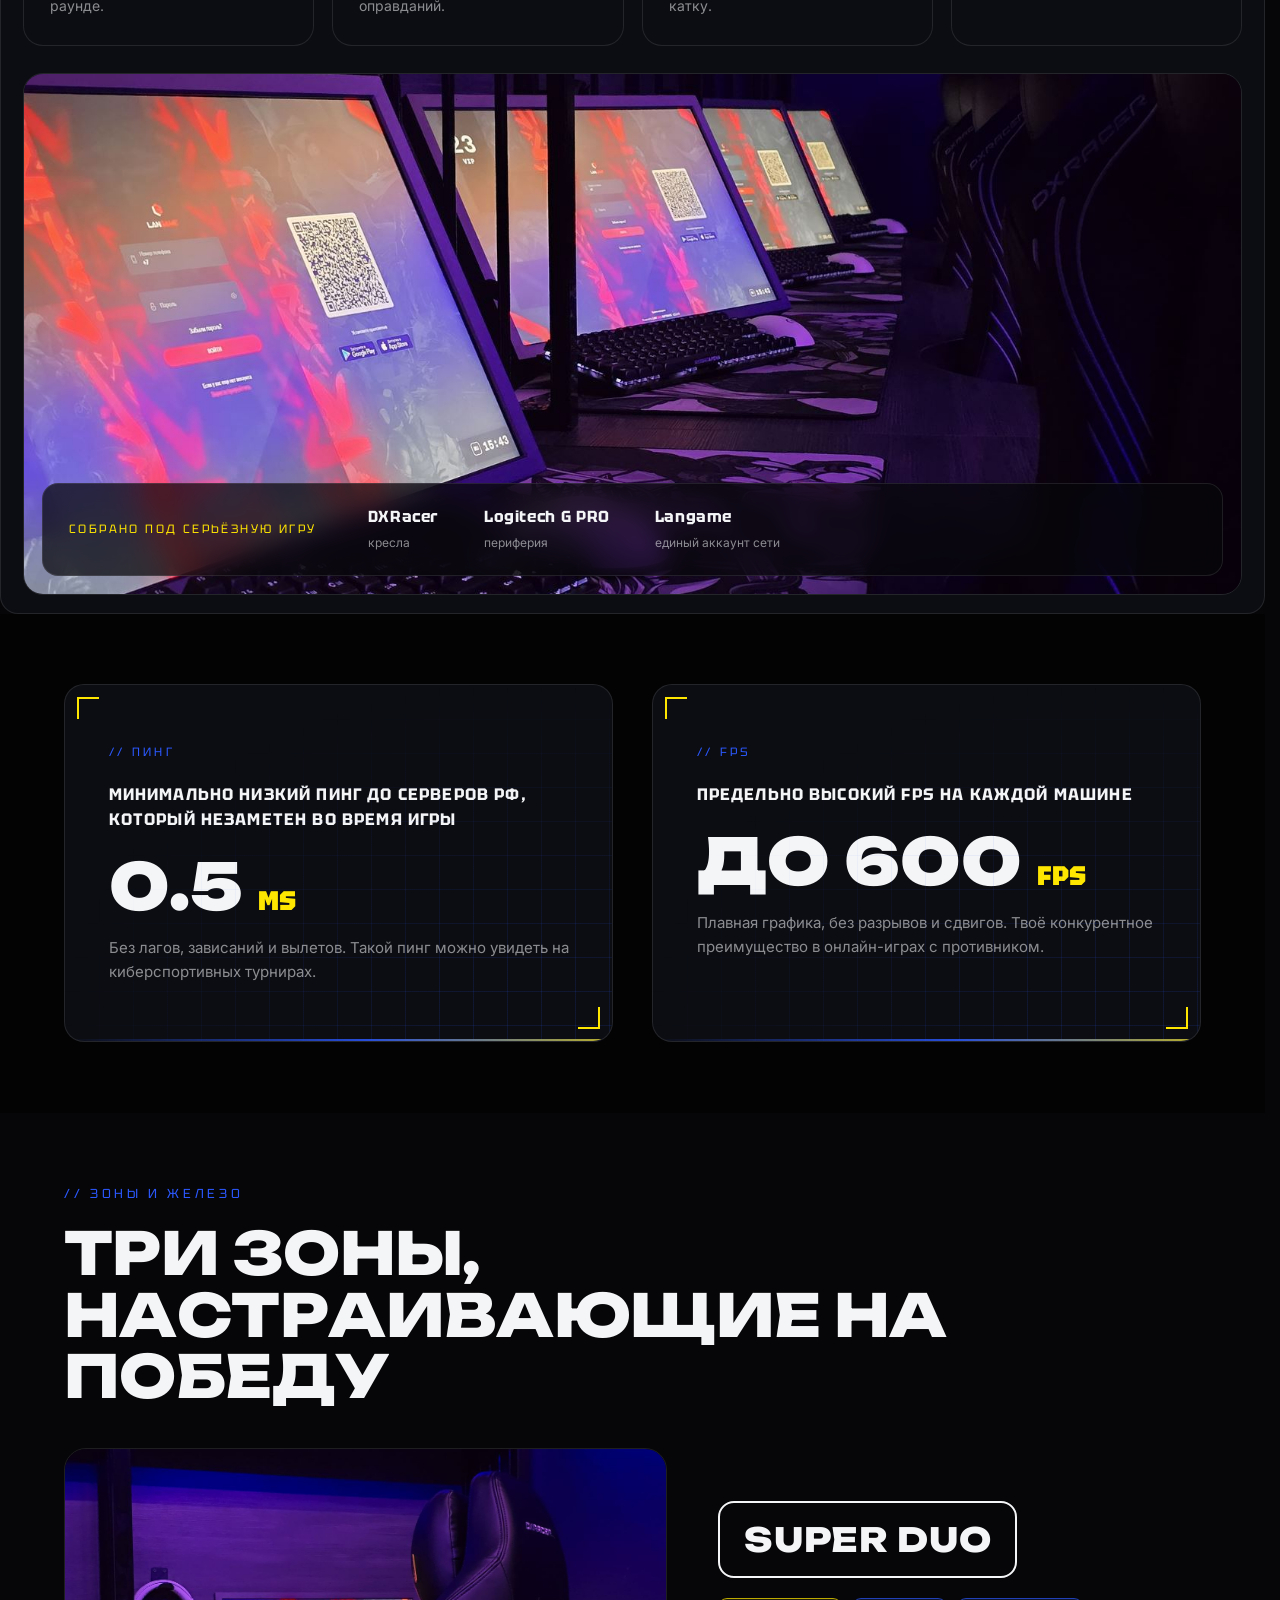
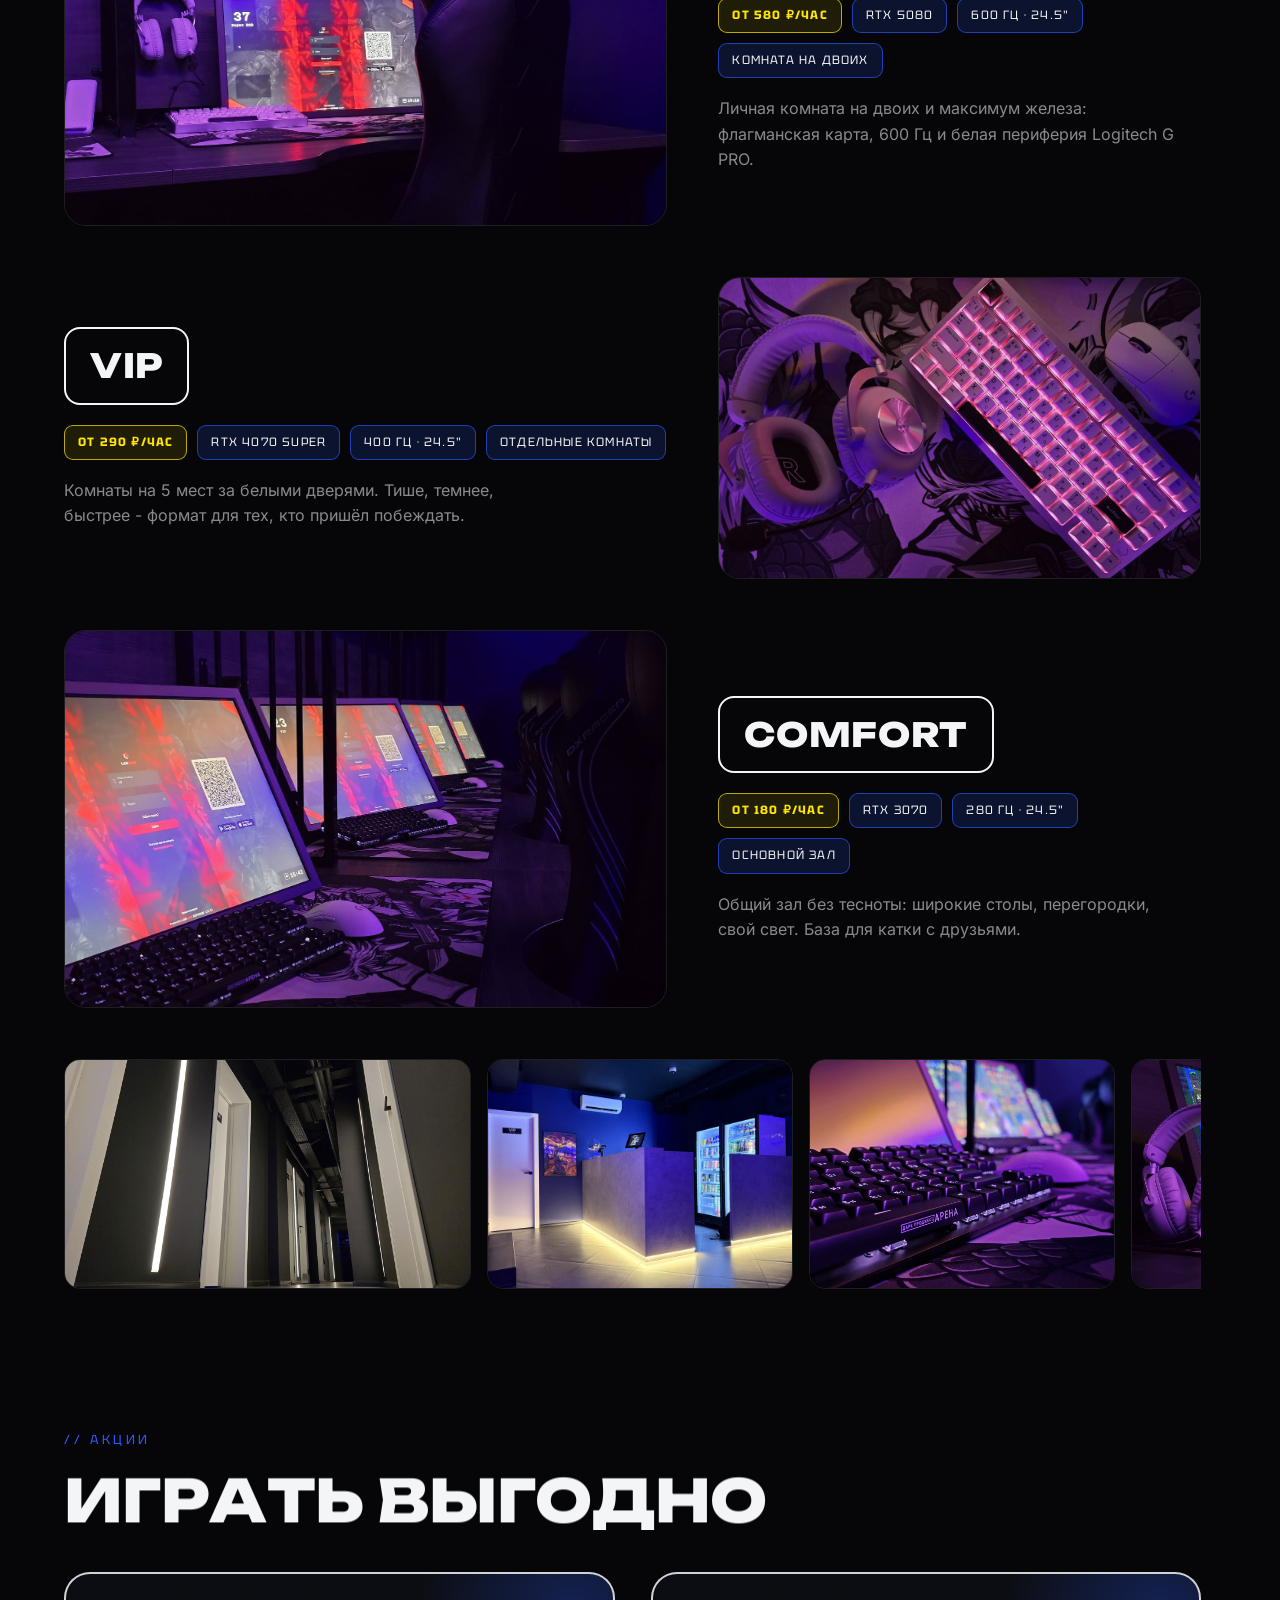
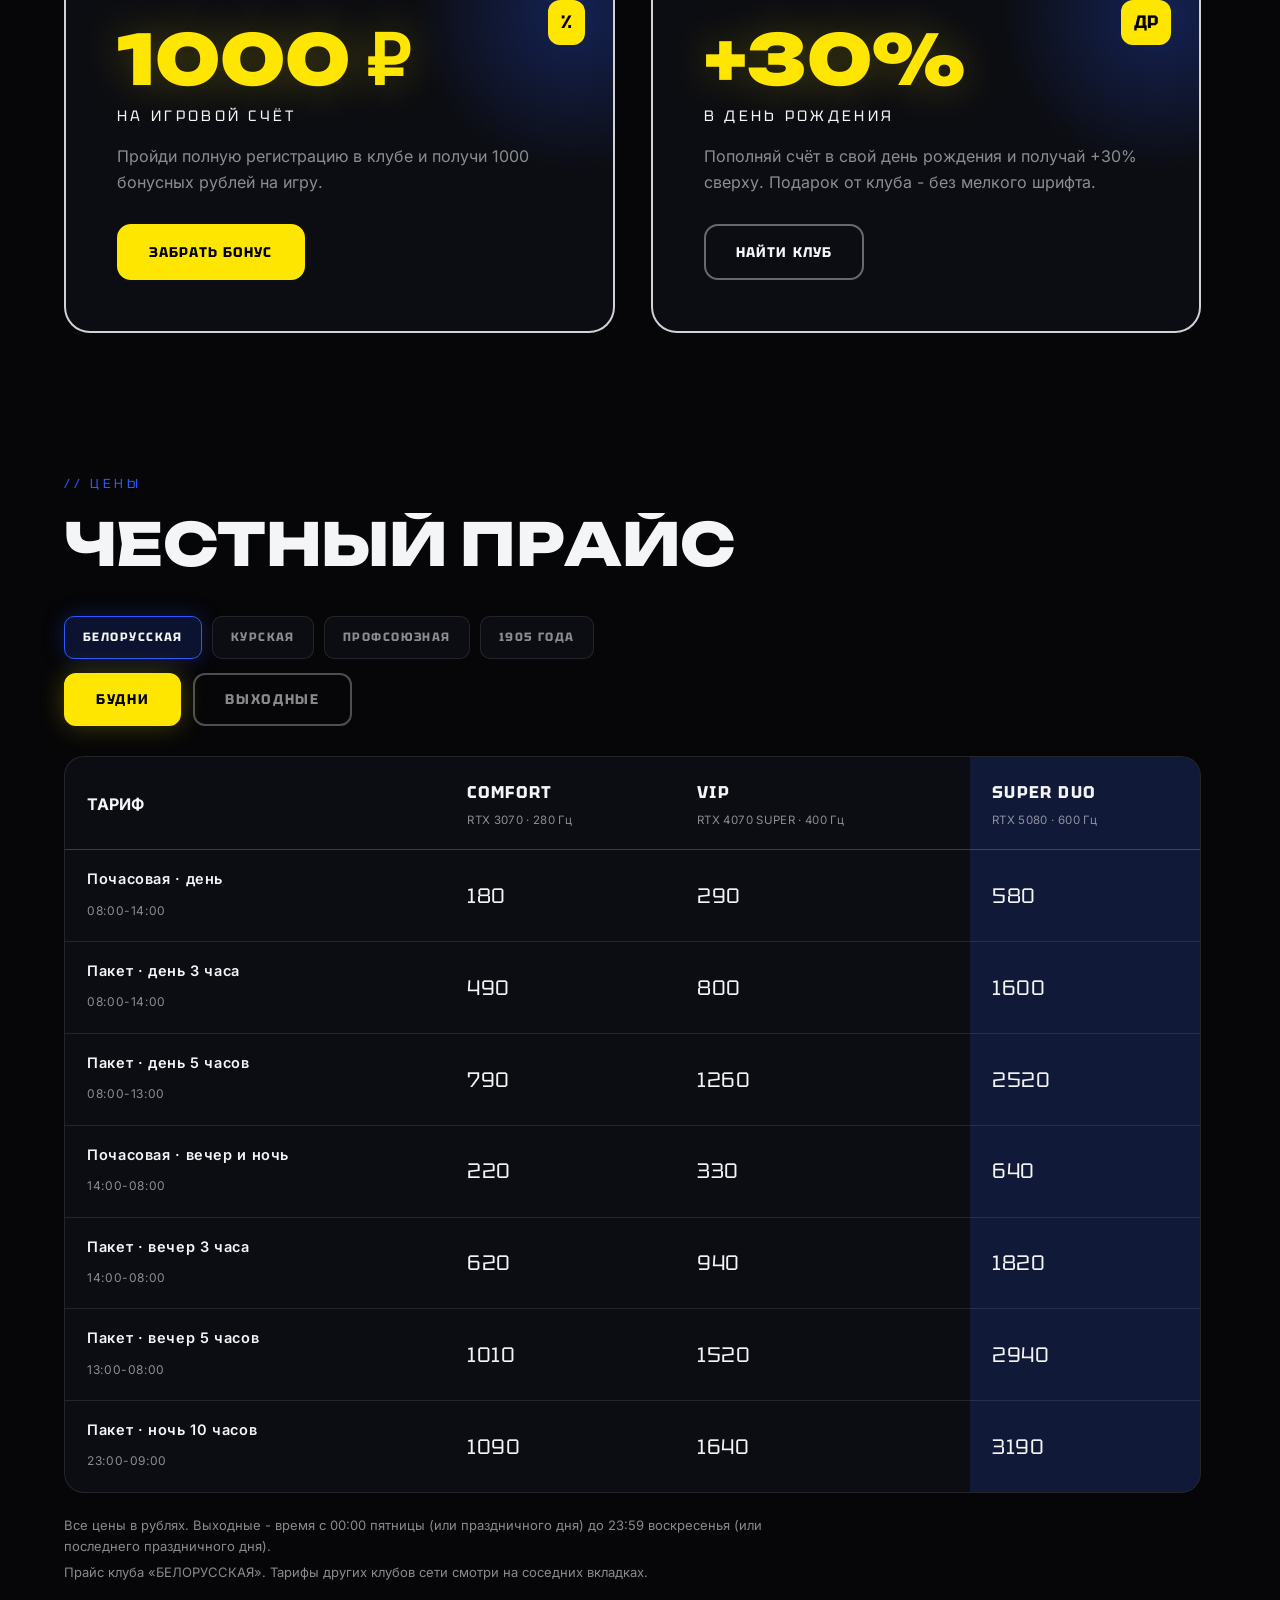
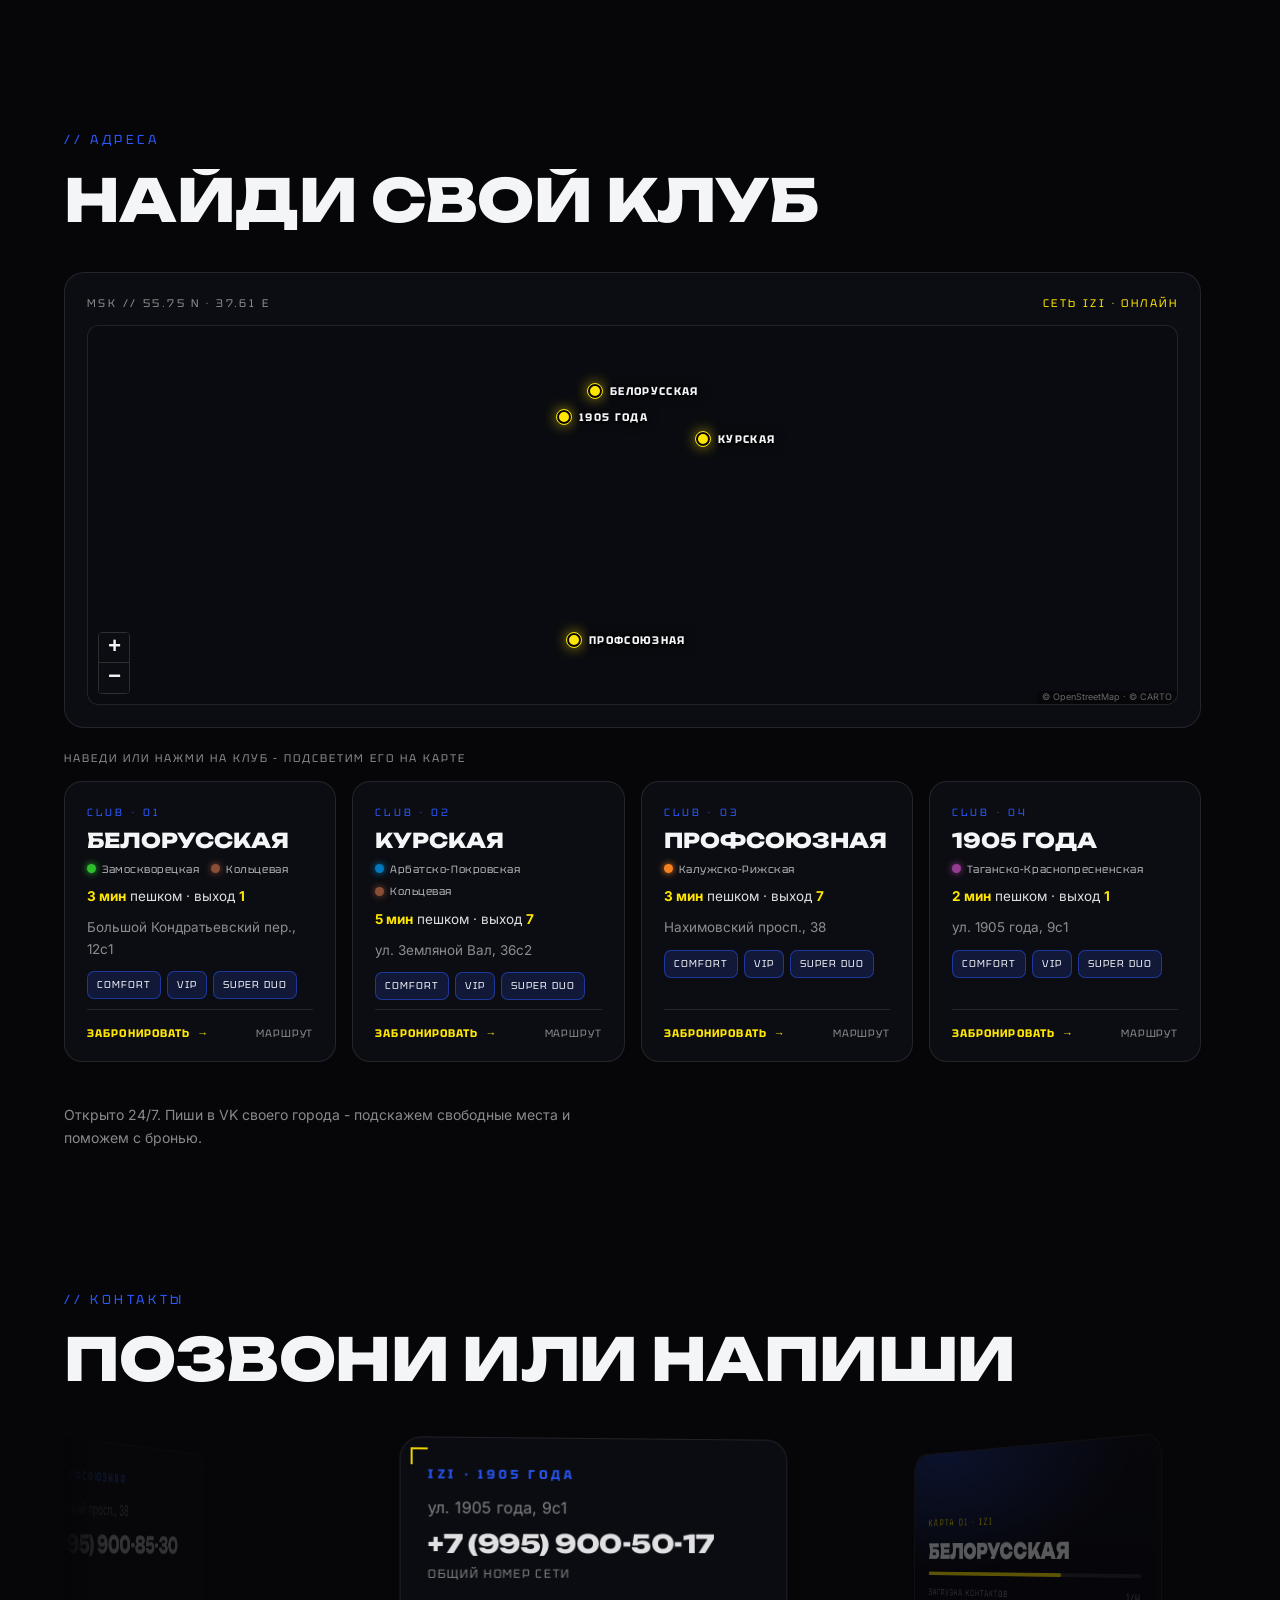
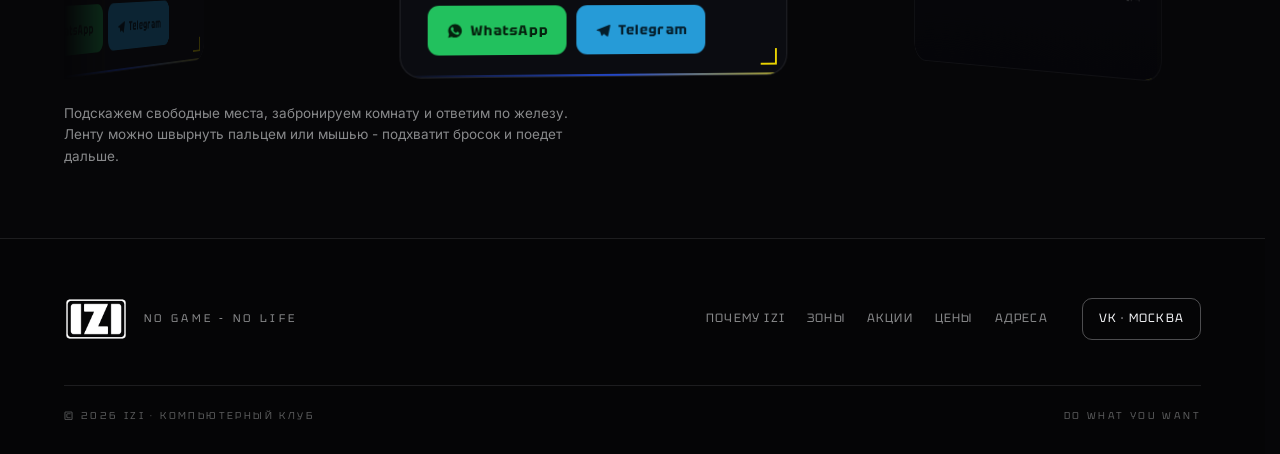
==== commit 473a5280: "Прайс: вкладки клубов" ====
--- a/index.html
+++ b/index.html
@@ -240,70 +240,17 @@
         <div class="label" data-reveal>// ЦЕНЫ</div>
         <h2 class="h2" data-split>ЧЕСТНЫЙ ПРАЙС</h2>
       </div>
+      <!-- вкладки клубов: в разных клубах свои зоны и цены, таблица строится из данных -->
+      <div class="clubtabs" id="priceTabs" data-reveal></div>
       <div class="pricetabs" data-reveal>
         <button class="pricetab is-active" data-daytab="wd" type="button">БУДНИ</button>
         <button class="pricetab" data-daytab="we" type="button">ВЫХОДНЫЕ</button>
       </div>
       <div class="prices__swipe" data-reveal aria-hidden="true">Таблица листается вбок &rarr;</div>
-      <div class="pricewrap" data-reveal>
-        <table class="pricetable" id="priceTable">
-          <thead>
-            <tr>
-              <th class="pricetable__slot">ТАРИФ</th>
-              <th><b>COMFORT</b><span>RTX 3070 · 280 Гц</span></th>
-              <th><b>VIP</b><span>RTX 4070 SUPER · 400 Гц</span></th>
-              <th class="pricetable__duo"><b>SUPER DUO</b><span>RTX 5080 · 600 Гц</span></th>
-            </tr>
-          </thead>
-          <tbody>
-            <tr>
-              <td><b>Почасовая · день</b><span>08:00-14:00</span></td>
-              <td data-wd="180" data-we="220">180</td>
-              <td data-wd="290" data-we="330">290</td>
-              <td class="pricetable__duo" data-wd="580" data-we="640">580</td>
-            </tr>
-            <tr>
-              <td><b>Пакет · день 3 часа</b><span>08:00-14:00</span></td>
-              <td data-wd="490" data-we="610">490</td>
-              <td data-wd="800" data-we="910">800</td>
-              <td class="pricetable__duo" data-wd="1600" data-we="1820">1600</td>
-            </tr>
-            <tr>
-              <td><b>Пакет · день 5 часов</b><span>08:00-13:00</span></td>
-              <td data-wd="790" data-we="960">790</td>
-              <td data-wd="1260" data-we="1440">1260</td>
-              <td class="pricetable__duo" data-wd="2520" data-we="2940">2520</td>
-            </tr>
-            <tr>
-              <td><b>Почасовая · вечер и ночь</b><span>14:00-08:00</span></td>
-              <td data-wd="220" data-we="260">220</td>
-              <td data-wd="330" data-we="360">330</td>
-              <td class="pricetable__duo" data-wd="640" data-we="740">640</td>
-            </tr>
-            <tr>
-              <td><b>Пакет · вечер 3 часа</b><span>14:00-08:00</span></td>
-              <td data-wd="620" data-we="740">620</td>
-              <td data-wd="940" data-we="1030">940</td>
-              <td class="pricetable__duo" data-wd="1820" data-we="2110">1820</td>
-            </tr>
-            <tr>
-              <td><b>Пакет · вечер 5 часов</b><span>13:00-08:00</span></td>
-              <td data-wd="1010" data-we="1190">1010</td>
-              <td data-wd="1520" data-we="1660">1520</td>
-              <td class="pricetable__duo" data-wd="2940" data-we="3410">2940</td>
-            </tr>
-            <tr>
-              <td><b>Пакет · ночь 10 часов</b><span>23:00-09:00</span></td>
-              <td data-wd="1090" data-we="1290">1090</td>
-              <td data-wd="1640" data-we="1790">1640</td>
-              <td class="pricetable__duo" data-wd="3190" data-we="3690">3190</td>
-            </tr>
-          </tbody>
-        </table>
-      </div>
+      <div class="pricewrap" id="priceWrap" data-reveal></div>
       <div class="prices__notes" data-reveal>
         <p>Все цены в рублях. Выходные - время с 00:00 пятницы (или праздничного дня) до 23:59 воскресенья (или последнего праздничного дня).</p>
-        <p>Прайс клуба на Белорусской. В других клубах цены могут отличаться - уточняй в группе VK своего города.</p>
+        <p id="priceNote"></p>
       </div>
     </section>
 
--- a/assets/css/next.css
+++ b/assets/css/next.css
@@ -76,6 +76,10 @@
 /* до выезда карточки стоят со сдвигом ±90px по бокам: на узком экране они
    растягивали страницу вширь и утаскивали за собой шапку - подрезаем секцию */
 .next .perf { overflow: hidden; }
+/* minmax(0,...): иначе колонка растягивается под крупную цифру внутри карточки */
+.next .perfcards { grid-template-columns: repeat(2, minmax(0, 1fr)); }
+@media (max-width: 900px) { .next .perfcards { grid-template-columns: minmax(0, 1fr); } }
+@media (max-width: 380px) { .next .perfcard__value { font-size: 38px; } }
 .next .perfcard {
   text-align: left;
   background: var(--panel);
@@ -315,6 +319,33 @@
 .pop__msg--tg { background: #29a9eb; color: #04202f !important; }
 .pop__msg--tg:hover { box-shadow: 0 0 18px rgba(41, 169, 235, 0.45); }
 
+
+/* -------- Вкладки клубов в прайсе -------- */
+.clubtabs { display: flex; gap: 10px; margin-bottom: 14px; flex-wrap: wrap; }
+.clubtab {
+  font-family: var(--font-tech);
+  font-weight: 700;
+  font-size: 12px;
+  letter-spacing: 0.12em;
+  padding: 11px 18px;
+  border-radius: 10px;
+  border: 1px solid var(--line);
+  background: var(--panel);
+  color: var(--mut);
+  white-space: nowrap;
+  transition: border-color 0.25s ease, color 0.25s ease, background 0.25s ease;
+}
+.clubtab:hover { border-color: rgba(43, 89, 255, 0.8); color: var(--white); }
+.clubtab.is-active {
+  border-color: var(--blue);
+  background: var(--blue-soft);
+  color: var(--white);
+  box-shadow: 0 0 22px rgba(43, 89, 255, 0.25);
+}
+@media (max-width: 700px) {
+  .clubtabs { gap: 8px; }
+  .clubtab { font-size: 11px; padding: 10px 13px; }
+}
 
 /* -------- Прайс на узком экране: колонка тарифов закреплена, есть подсказка -------- */
 .prices__swipe { display: none; }
@@ -493,12 +524,37 @@
   .next .doors {
     grid-auto-flow: row;
     grid-auto-columns: auto;
-    grid-template-columns: repeat(2, 1fr);
+    /* minmax(0, 1fr): иначе колонка растягивается под самое длинное слово
+       в карточке и вылезает за экран */
+    grid-template-columns: repeat(2, minmax(0, 1fr));
     overflow-x: visible;
+    /* боковой запас нужен только ленте с прокруткой; в сетке он вылезал за экран */
+    padding-left: 0;
+    padding-right: 0;
+    margin-left: 0;
+    margin-right: 0;
   }
 }
 @media (max-width: 600px) {
-  .next .doors { grid-template-columns: 1fr; }
+  .next .doors { grid-template-columns: minmax(0, 1fr); }
+  /* карточка на телефоне занимает всю ширину, и мелкий текст оставлял
+     правую половину пустой - поднимаем кегли, высота растёт следом */
+  .next .club { padding: 26px 24px 22px; gap: 11px; }
+  .next .club__no { font-size: 12px; }
+  /* кегль привязан к ширине экрана, длинные названия переносятся по слогам:
+     «КРАСНОРЕЧЕНСКАЯ» одной строкой не влезает ни при каком читаемом размере */
+  .next .club__name { font-size: min(27px, 6.6vw); hyphens: auto; overflow-wrap: break-word; }
+  .club__line { font-size: 13px; }
+  .club__line::before { width: 11px; height: 11px; }
+  .club__walk { font-size: 16.5px; }
+  .club__walk--plain { font-size: 15px; }
+  .club__addr { font-size: 16px; }
+  .club__zones { gap: 8px; }
+  .club__zones span { font-size: 12px; padding: 7px 11px; }
+  .club__foot { padding-top: 18px; }
+  .club__book { font-size: 13.5px; }
+  .club__route { font-size: 12.5px; }
+  .club__badge { font-size: 12px; padding: 4px 8px; }
 }
 
 /* -------- Значок 24/7 в карточке (там, где нет метро) -------- */
@@ -521,10 +577,8 @@
   overflow: hidden;
   touch-action: pan-y; /* вертикальный свайп отдаём странице, горизонталь ловим сами */
   cursor: grab;
-  /* перспектива общая на всю ленту, а не у каждой карточки своя: только так
-     отъезжающие карточки сходятся к центру, а не садятся каждая на своём месте */
-  perspective: 1500px;
-  perspective-origin: 50% 50%;
+  /* перспективу браузеру не отдаём: WebKit сводит общую перспективу иначе,
+     и карточки наезжали друг на друга. Проекция считается в next.js */
   /* края уходят в затемнение - лента выглядит бесконечной */
   -webkit-mask-image: linear-gradient(90deg, transparent 0, #000 46px, #000 calc(100% - 46px), transparent 100%);
   mask-image: linear-gradient(90deg, transparent 0, #000 46px, #000 calc(100% - 46px), transparent 100%);
@@ -533,7 +587,7 @@
 .conveyor.is-drag { cursor: grabbing; user-select: none; }
 /* position: relative - чтобы карточки считали offsetLeft от ленты, а не от страницы:
    по нему считается наклон каждой карточки относительно центра */
-.conveyor__rail { position: relative; display: flex; width: max-content; transform-style: preserve-3d; will-change: transform; }
+.conveyor__rail { position: relative; display: flex; width: max-content; will-change: transform; }
 /* Вся внутренняя раскладка карточки задана в em от её собственного кегля:
    на телефоне меняется одна цифра - font-size, и карточка уменьшается
    целиком, сохраняя те же пропорции, что и в браузере */
@@ -543,11 +597,14 @@
   /* кегль привязан к ширине карточки: на узком экране она сужается,
      и всё внутри уменьшается вместе с ней, ничего не вылезает за край */
   font-size: clamp(14.5px, 1.36vw, 16px);
-  width: clamp(332px, 31vw, 412px);
+  --card-w: clamp(332px, 31vw, 412px);
+  width: var(--card-w);
   /* отрицательный отступ: карточки в развороте укорачиваются, и без него между
-     ними зияла бы дыра. Замер по кадрам: средний видимый зазор 90 px.
-     Ширина набора всё так же кратна карточке, шов при перемотке не виден */
-  margin-right: -100px;
+     ними зияла бы дыра. Считается ДОЛЕЙ от ширины карточки: при фиксированном
+     значении на планшетной ширине (карточка упирается в минимум clamp) карточки
+     наезжали. Доля выбрана по замеру в двух движках - Safari проецирует
+     развёрнутую карточку заметно шире, чем Chrome */
+  margin-right: calc(var(--card-w) * -0.23);
   display: flex;
   flex-direction: column;
   gap: 0.62em;
@@ -613,9 +670,15 @@
     radial-gradient(120% 90% at 15% 0%, rgba(43, 89, 255, 0.4), transparent 62%),
     linear-gradient(180deg, #0a0b12, #05050a);
   border-radius: inherit;
+  /* без перехода: заставка ВОЗВРАЩАЕТСЯ мгновенно. Плавно она только уезжает -
+     иначе на перемотке ленты видно, как крышка съезжает обратно на карточку */
+  transition: none;
+}
+.ccard.is-open .ccard__cover {
+  transform: translateY(-101%);
+  pointer-events: none;
   transition: transform 0.5s cubic-bezier(0.7, 0, 0.2, 1);
 }
-.ccard.is-open .ccard__cover { transform: translateY(-101%); pointer-events: none; }
 .ccard__tag { font-family: var(--font-tech); font-size: 0.68em; letter-spacing: 0.3em; color: var(--yellow); }
 .ccard__name {
   font-family: var(--font-display);
@@ -673,6 +736,8 @@
   /* на телефоне карточка не может занимать весь экран: соседние должны
      заглядывать по краям, иначе карусели не видно. Кегль - единственная
      ручка размера: всё внутри уменьшается вместе с ним в тех же пропорциях */
-  .ccard { font-size: min(12.4px, 2.95vw); width: min(68vw, 290px); margin-right: -40px; }
+  /* на узком экране карточки сильнее развёрнуты и укорачиваются, поэтому отступ
+     тоже отрицательный (замер в обоих движках: средний зазор 50-60 px, наезда нет) */
+  .ccard { font-size: min(14.6px, 3.4vw); --card-w: min(78vw, 330px); margin-right: calc(var(--card-w) * -0.3); }
   .ccard__btns .cbtn { flex: 1 1 0; min-width: 0; justify-content: center; }
 }
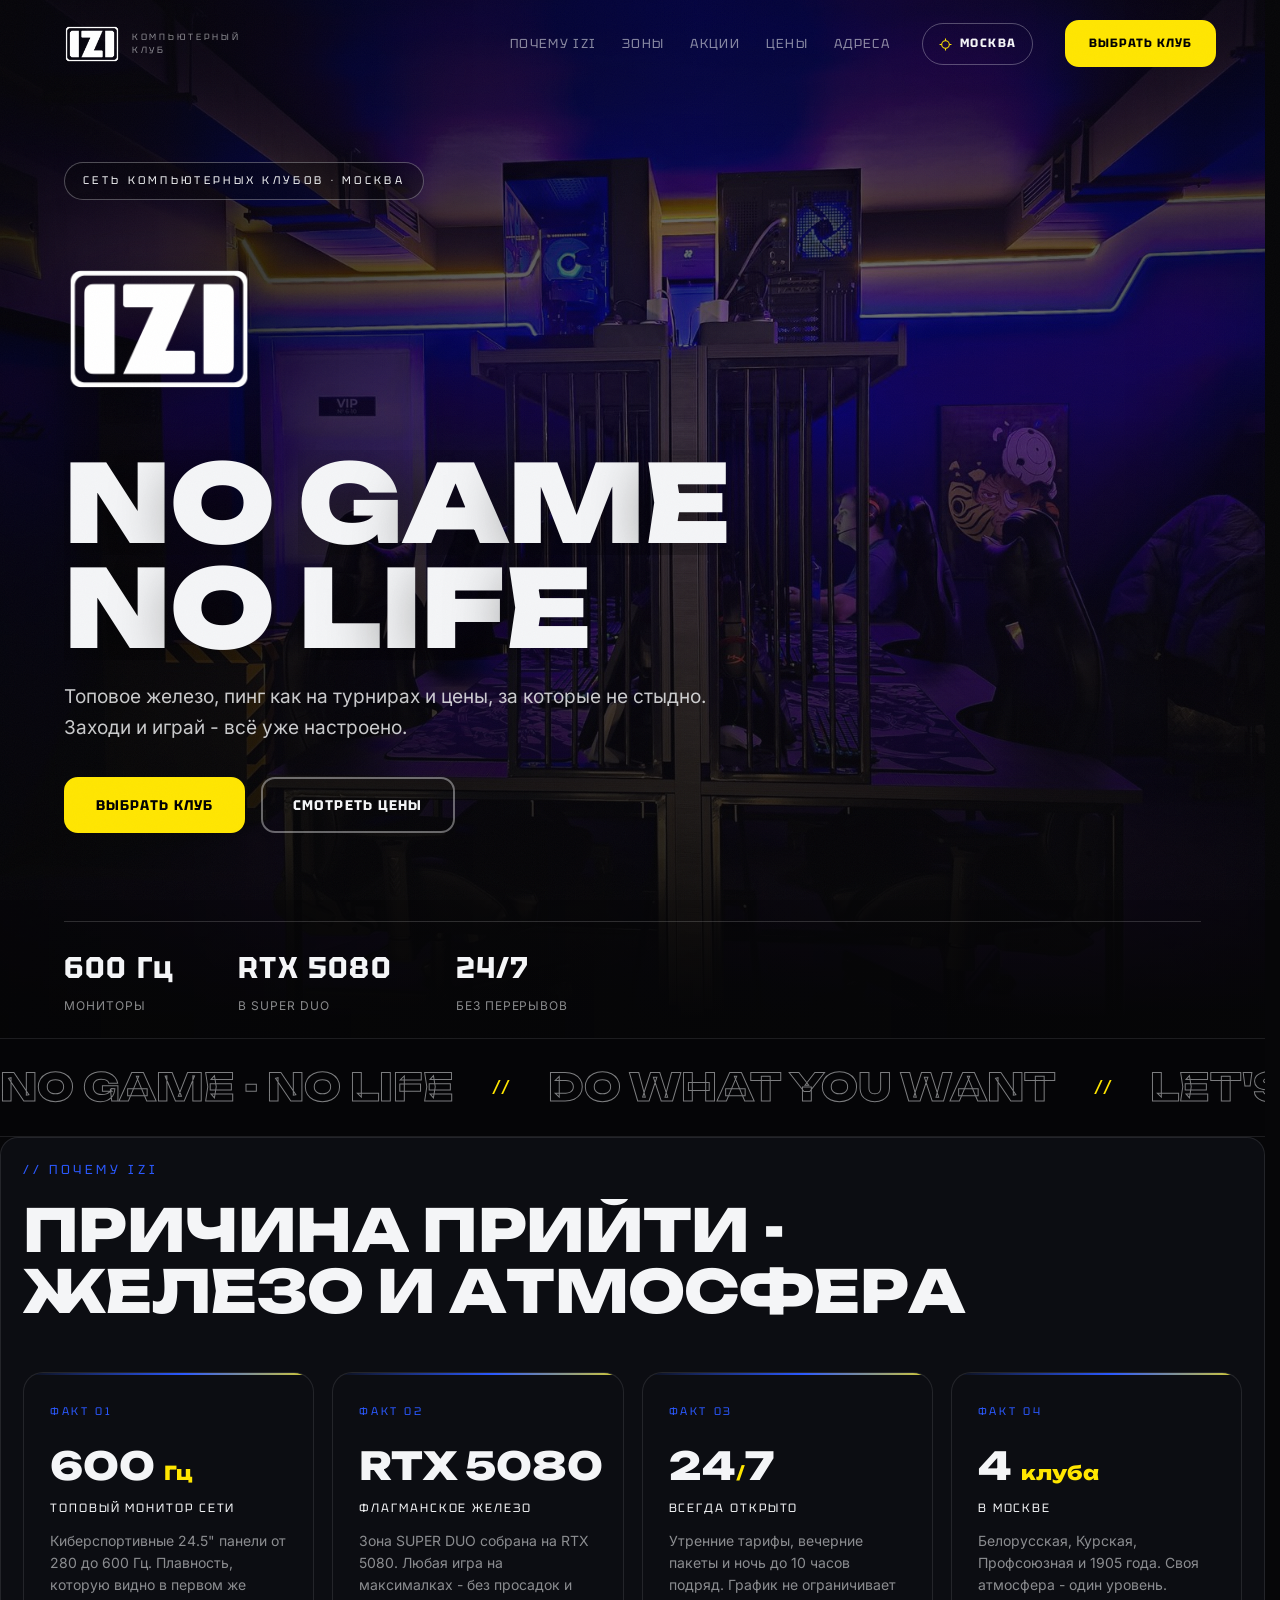
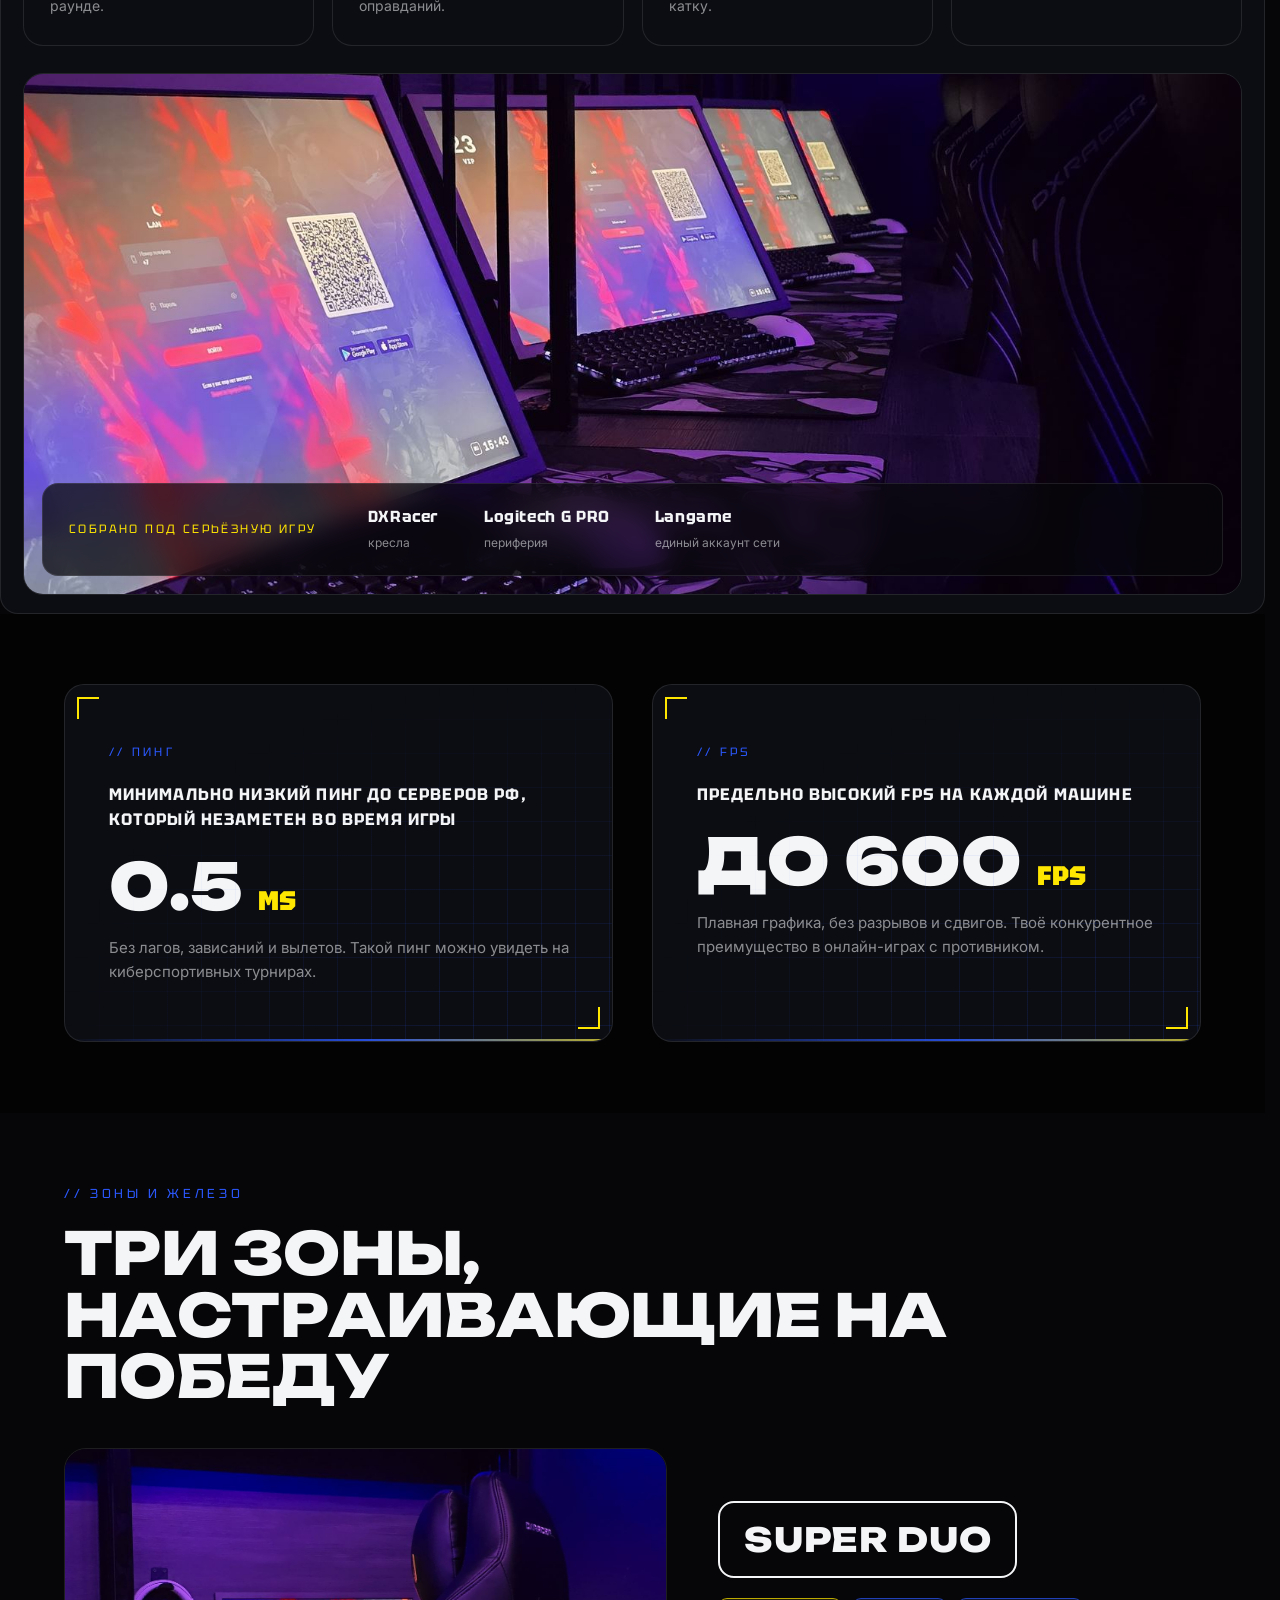
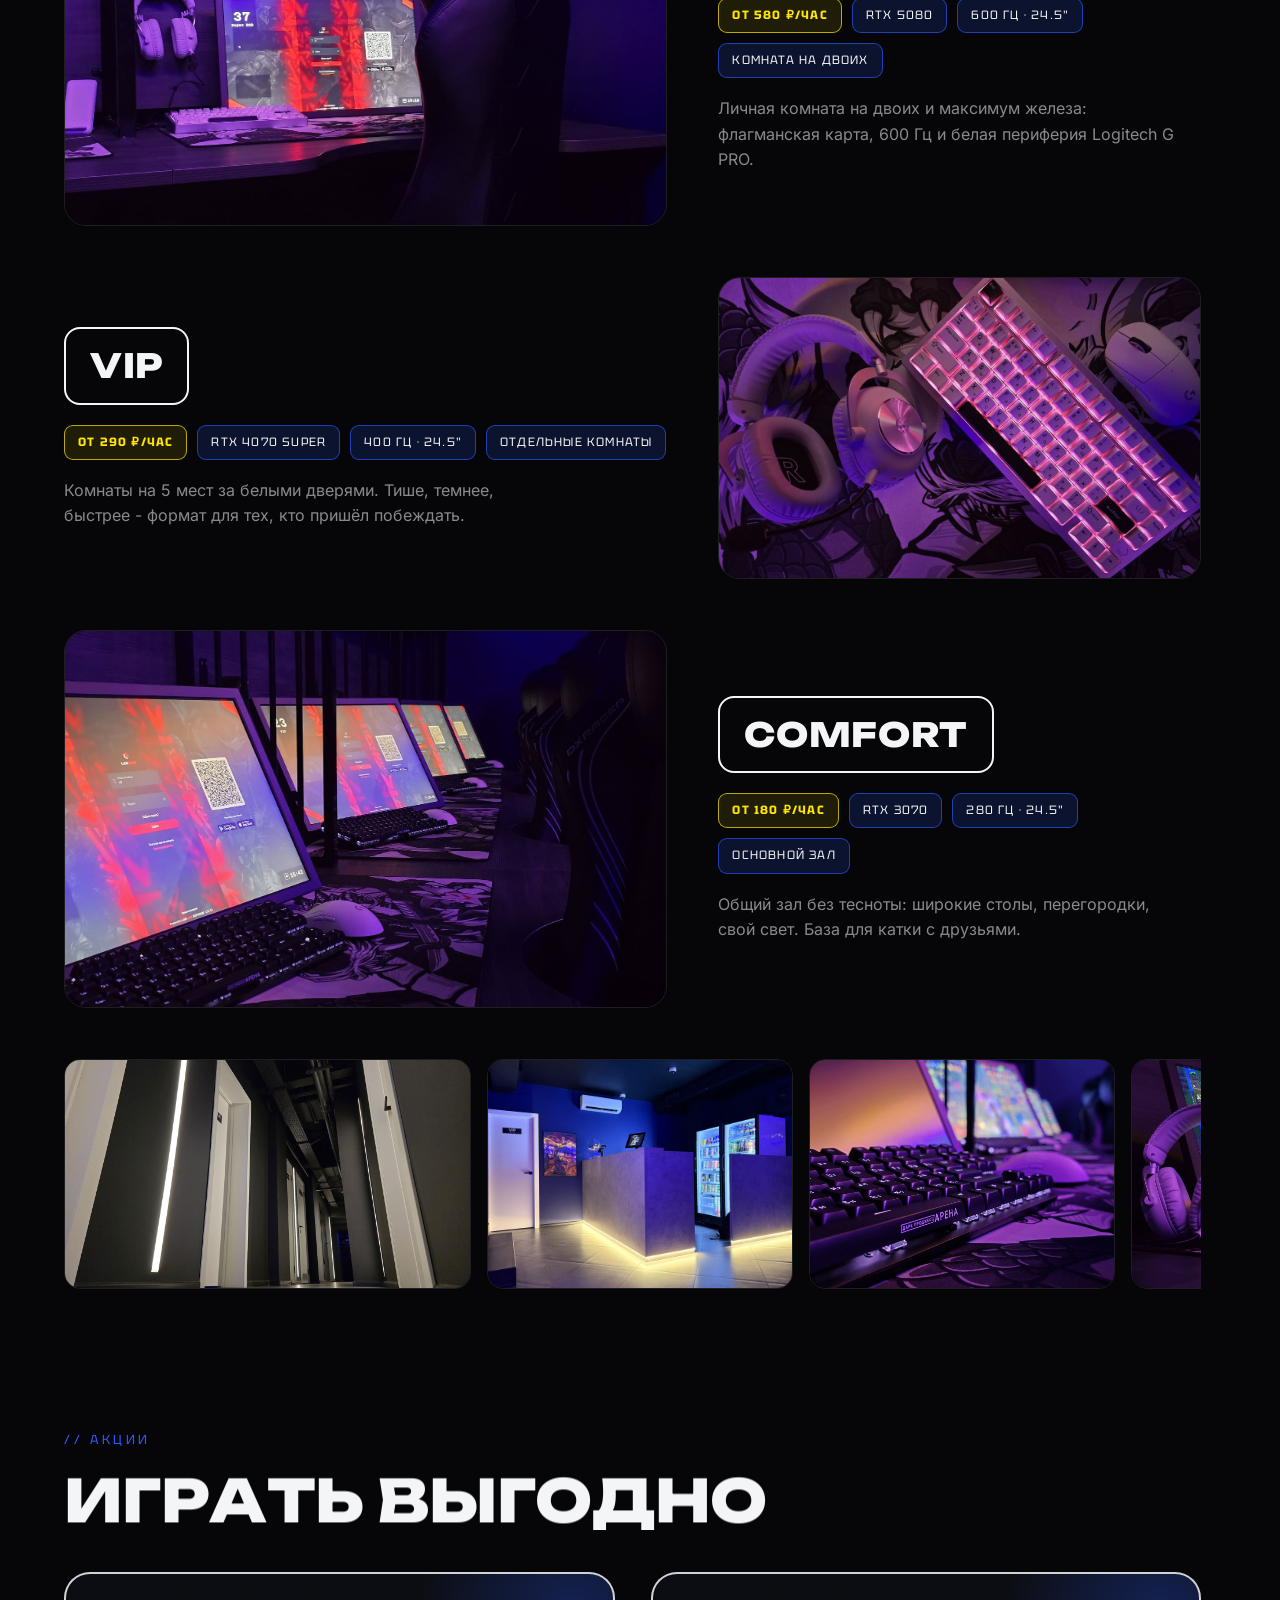
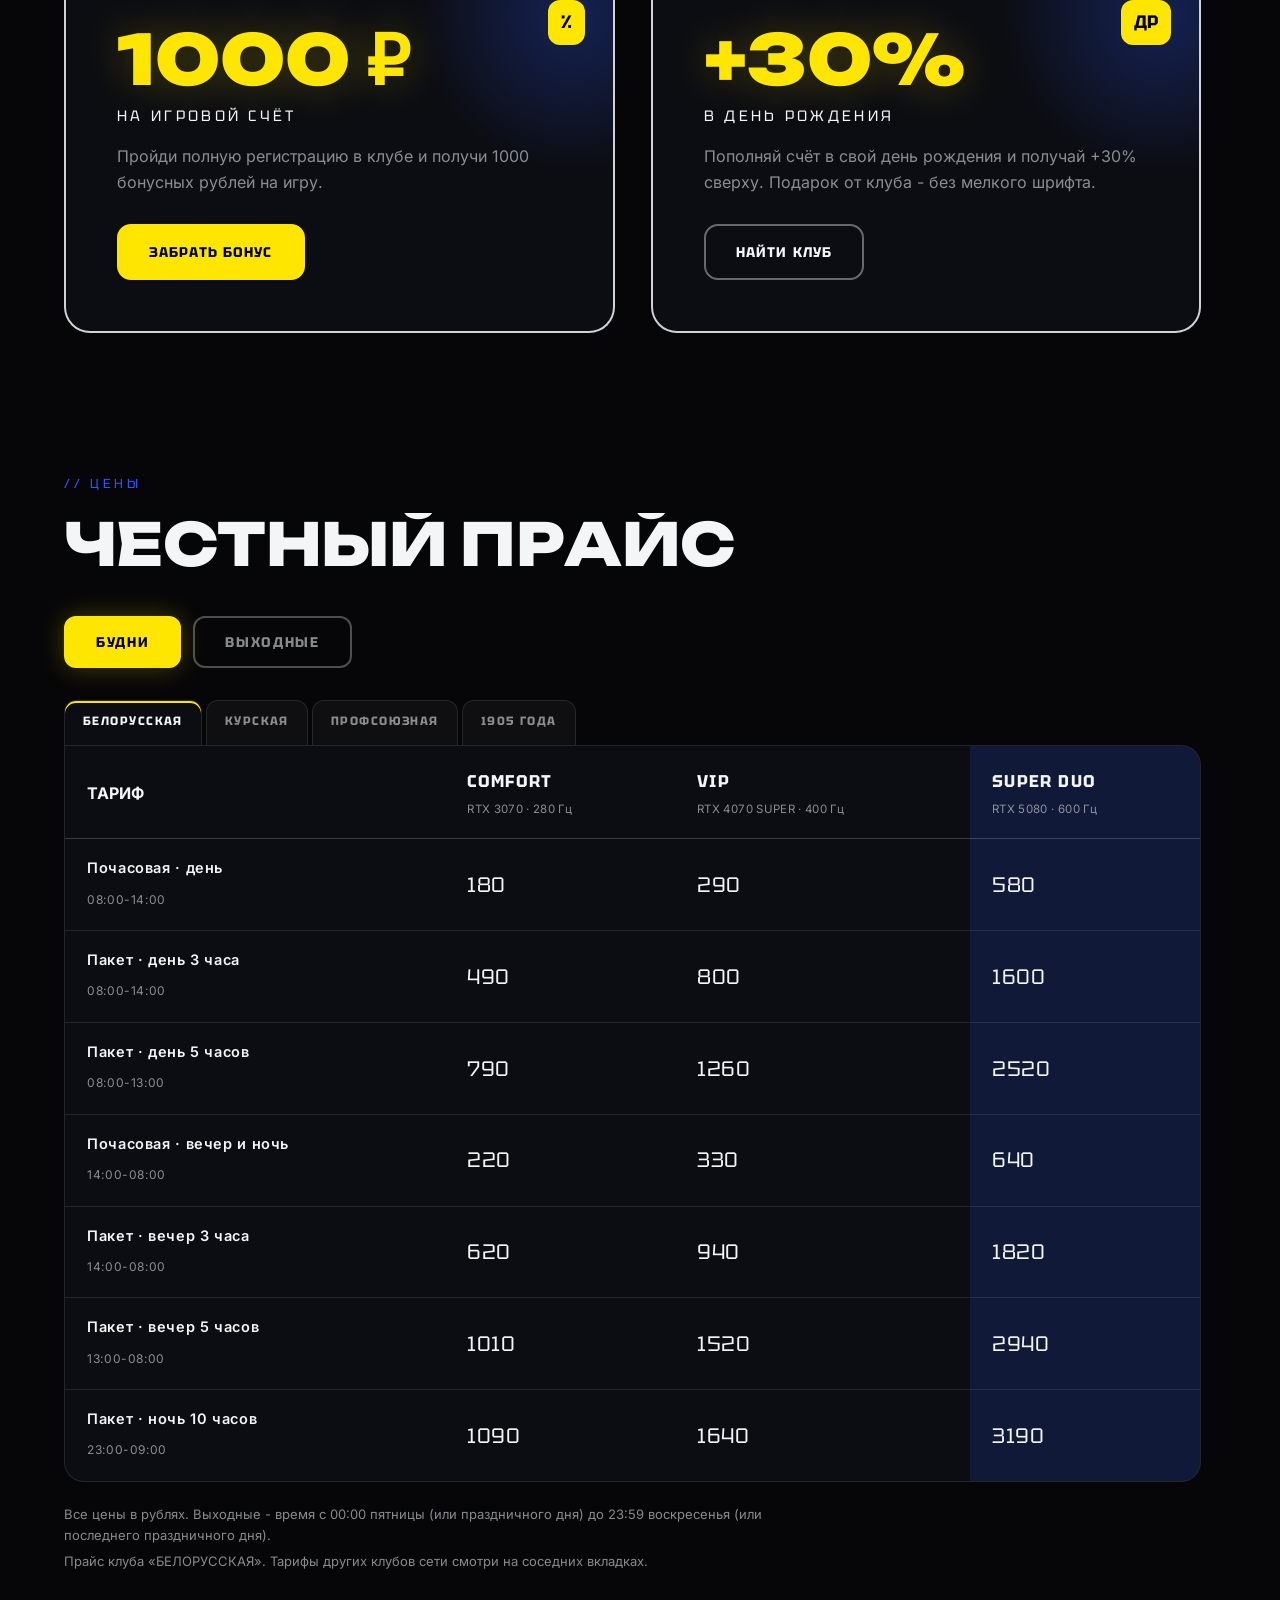
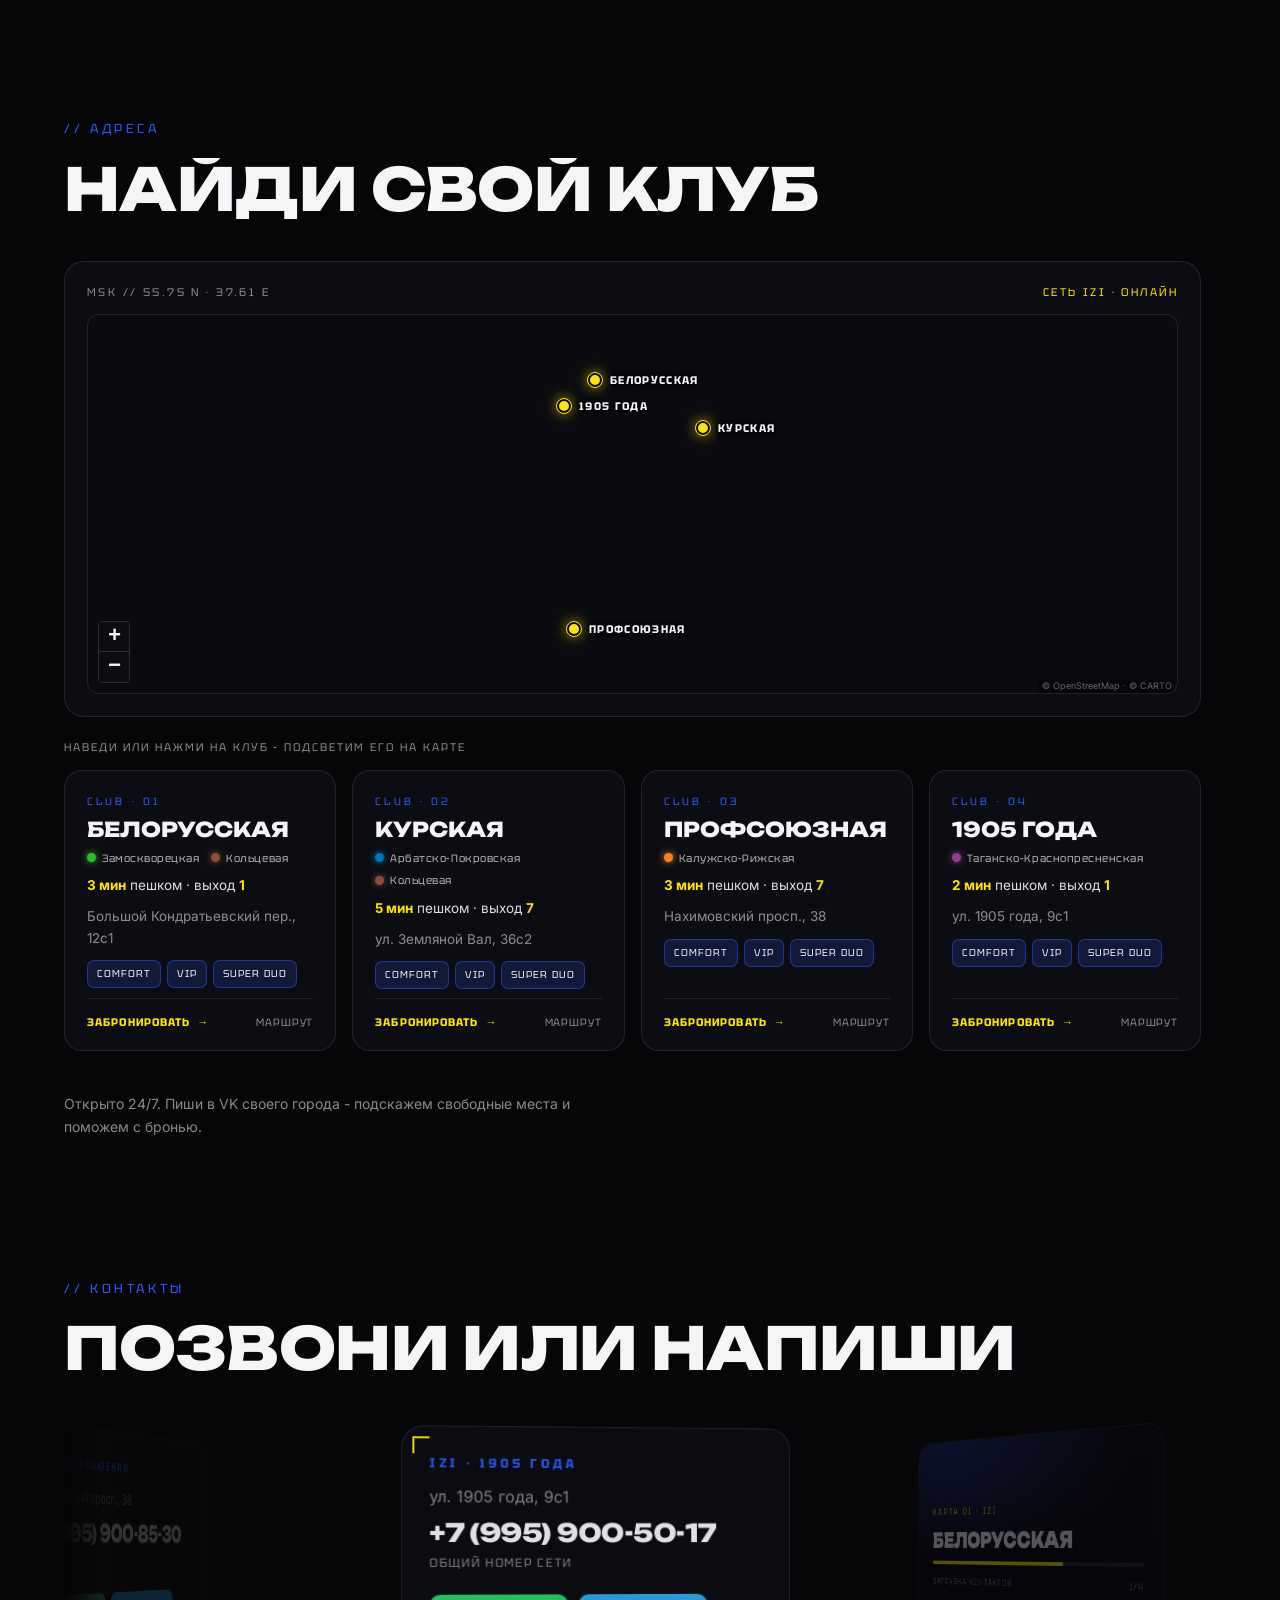
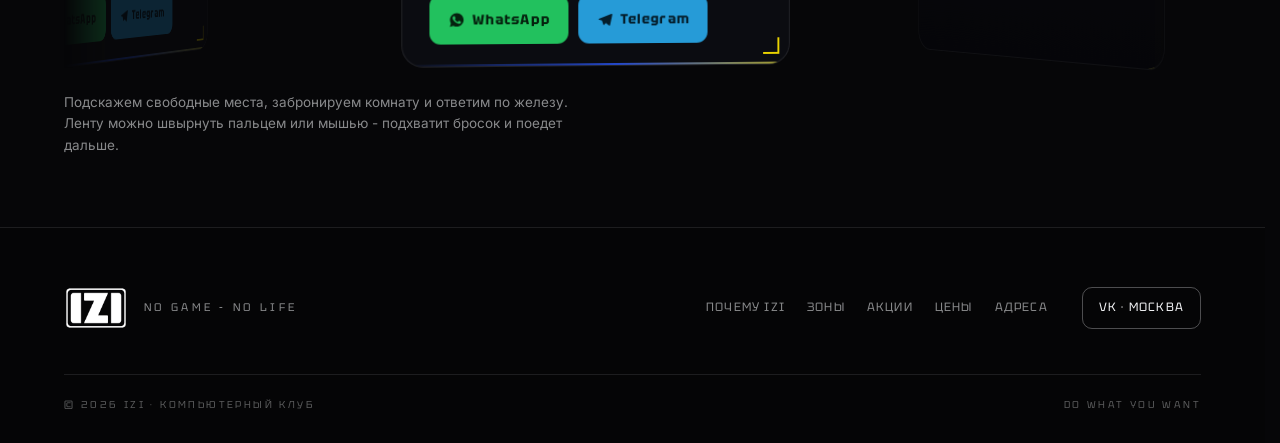
==== commit e9b94aed: "Прайс: ярлыки клубов на кромке таблицы" ====
--- a/index.html
+++ b/index.html
@@ -240,13 +240,13 @@
         <div class="label" data-reveal>// ЦЕНЫ</div>
         <h2 class="h2" data-split>ЧЕСТНЫЙ ПРАЙС</h2>
       </div>
-      <!-- вкладки клубов: в разных клубах свои зоны и цены, таблица строится из данных -->
-      <div class="clubtabs" id="priceTabs" data-reveal></div>
       <div class="pricetabs" data-reveal>
         <button class="pricetab is-active" data-daytab="wd" type="button">БУДНИ</button>
         <button class="pricetab" data-daytab="we" type="button">ВЫХОДНЫЕ</button>
       </div>
       <div class="prices__swipe" data-reveal aria-hidden="true">Таблица листается вбок &rarr;</div>
+      <!-- ярлыки клубов пришиты к прайсу: у клубов свои зоны и цены -->
+      <div class="clubtabs" id="priceTabs" data-reveal></div>
       <div class="pricewrap" id="priceWrap" data-reveal></div>
       <div class="prices__notes" data-reveal>
         <p>Все цены в рублях. Выходные - время с 00:00 пятницы (или праздничного дня) до 23:59 воскресенья (или последнего праздничного дня).</p>
--- a/assets/css/next.css
+++ b/assets/css/next.css
@@ -320,31 +320,41 @@
 .pop__msg--tg:hover { box-shadow: 0 0 18px rgba(41, 169, 235, 0.45); }
 
 
-/* -------- Вкладки клубов в прайсе -------- */
-.clubtabs { display: flex; gap: 10px; margin-bottom: 14px; flex-wrap: wrap; }
+/* -------- Ярлыки клубов: сидят на кромке прайса, как закладки в ежедневнике -------- */
+.clubtabs {
+  display: flex;
+  gap: 4px;
+  margin-bottom: -1px; /* садимся прямо на кромку таблицы - получается один лист */
+  padding-top: 2px; /* запас под жёлтую кромку активного ярлыка */
+  overflow-x: auto; /* на узком экране ярлыки не переносятся, а листаются */
+  scrollbar-width: none;
+}
+.clubtabs::-webkit-scrollbar { display: none; }
 .clubtab {
+  flex: 0 0 auto;
   font-family: var(--font-tech);
   font-weight: 700;
   font-size: 12px;
   letter-spacing: 0.12em;
-  padding: 11px 18px;
-  border-radius: 10px;
+  padding: 11px 18px 13px;
+  color: var(--mut);
+  background: rgba(244, 245, 247, 0.04);
   border: 1px solid var(--line);
-  background: var(--panel);
-  color: var(--mut);
+  border-bottom-color: transparent;
+  border-radius: 12px 12px 0 0;
   white-space: nowrap;
-  transition: border-color 0.25s ease, color 0.25s ease, background 0.25s ease;
-}
-.clubtab:hover { border-color: rgba(43, 89, 255, 0.8); color: var(--white); }
+  transition: background 0.25s ease, color 0.25s ease;
+}
+.clubtab:hover { color: var(--white); background: rgba(244, 245, 247, 0.09); }
 .clubtab.is-active {
-  border-color: var(--blue);
-  background: var(--blue-soft);
   color: var(--white);
-  box-shadow: 0 0 22px rgba(43, 89, 255, 0.25);
-}
+  background: var(--panel); /* тот же фон, что у таблицы - ярлык и лист сливаются */
+  box-shadow: inset 0 2px 0 var(--yellow);
+}
+/* левый верхний угол таблицы срезаем: под ним стоит первый ярлык */
+.next .pricewrap { border-top-left-radius: 0; }
 @media (max-width: 700px) {
-  .clubtabs { gap: 8px; }
-  .clubtab { font-size: 11px; padding: 10px 13px; }
+  .clubtab { font-size: 11px; padding: 10px 14px 12px; }
 }
 
 /* -------- Прайс на узком экране: колонка тарифов закреплена, есть подсказка -------- */
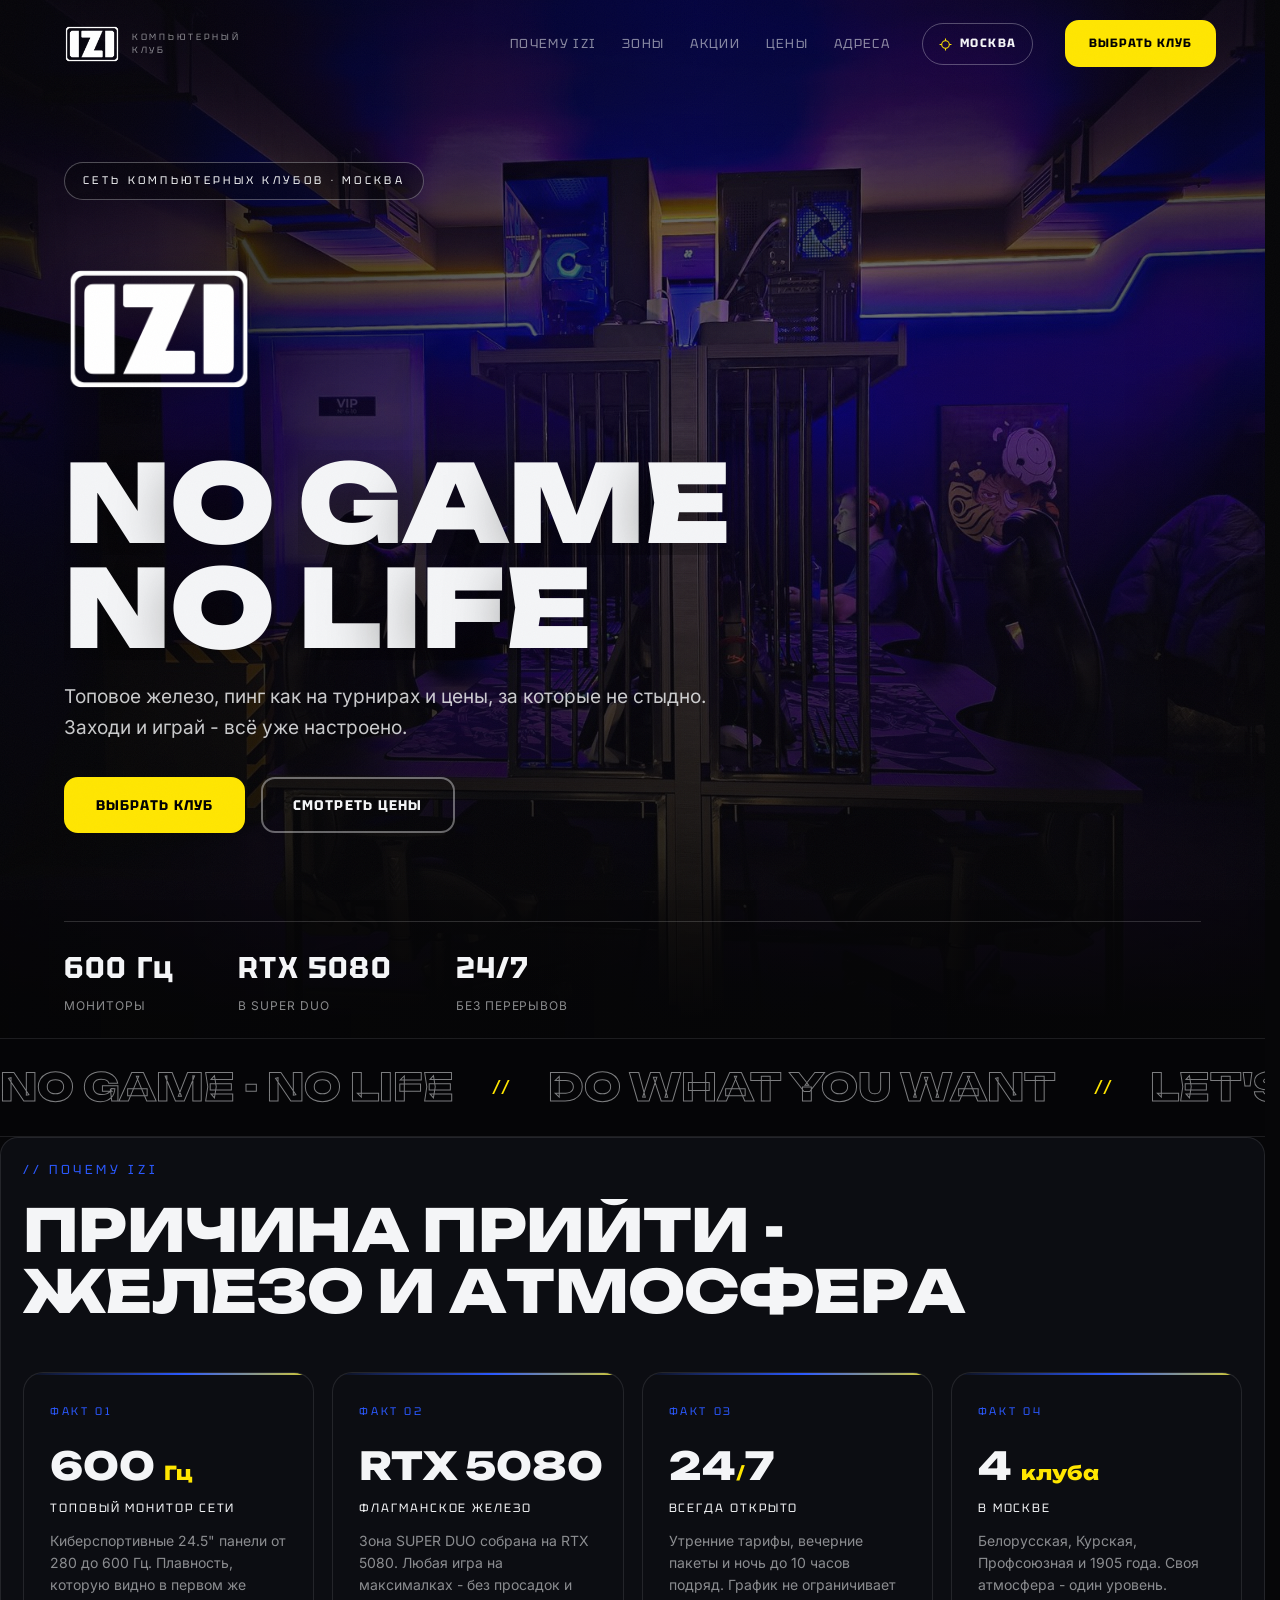
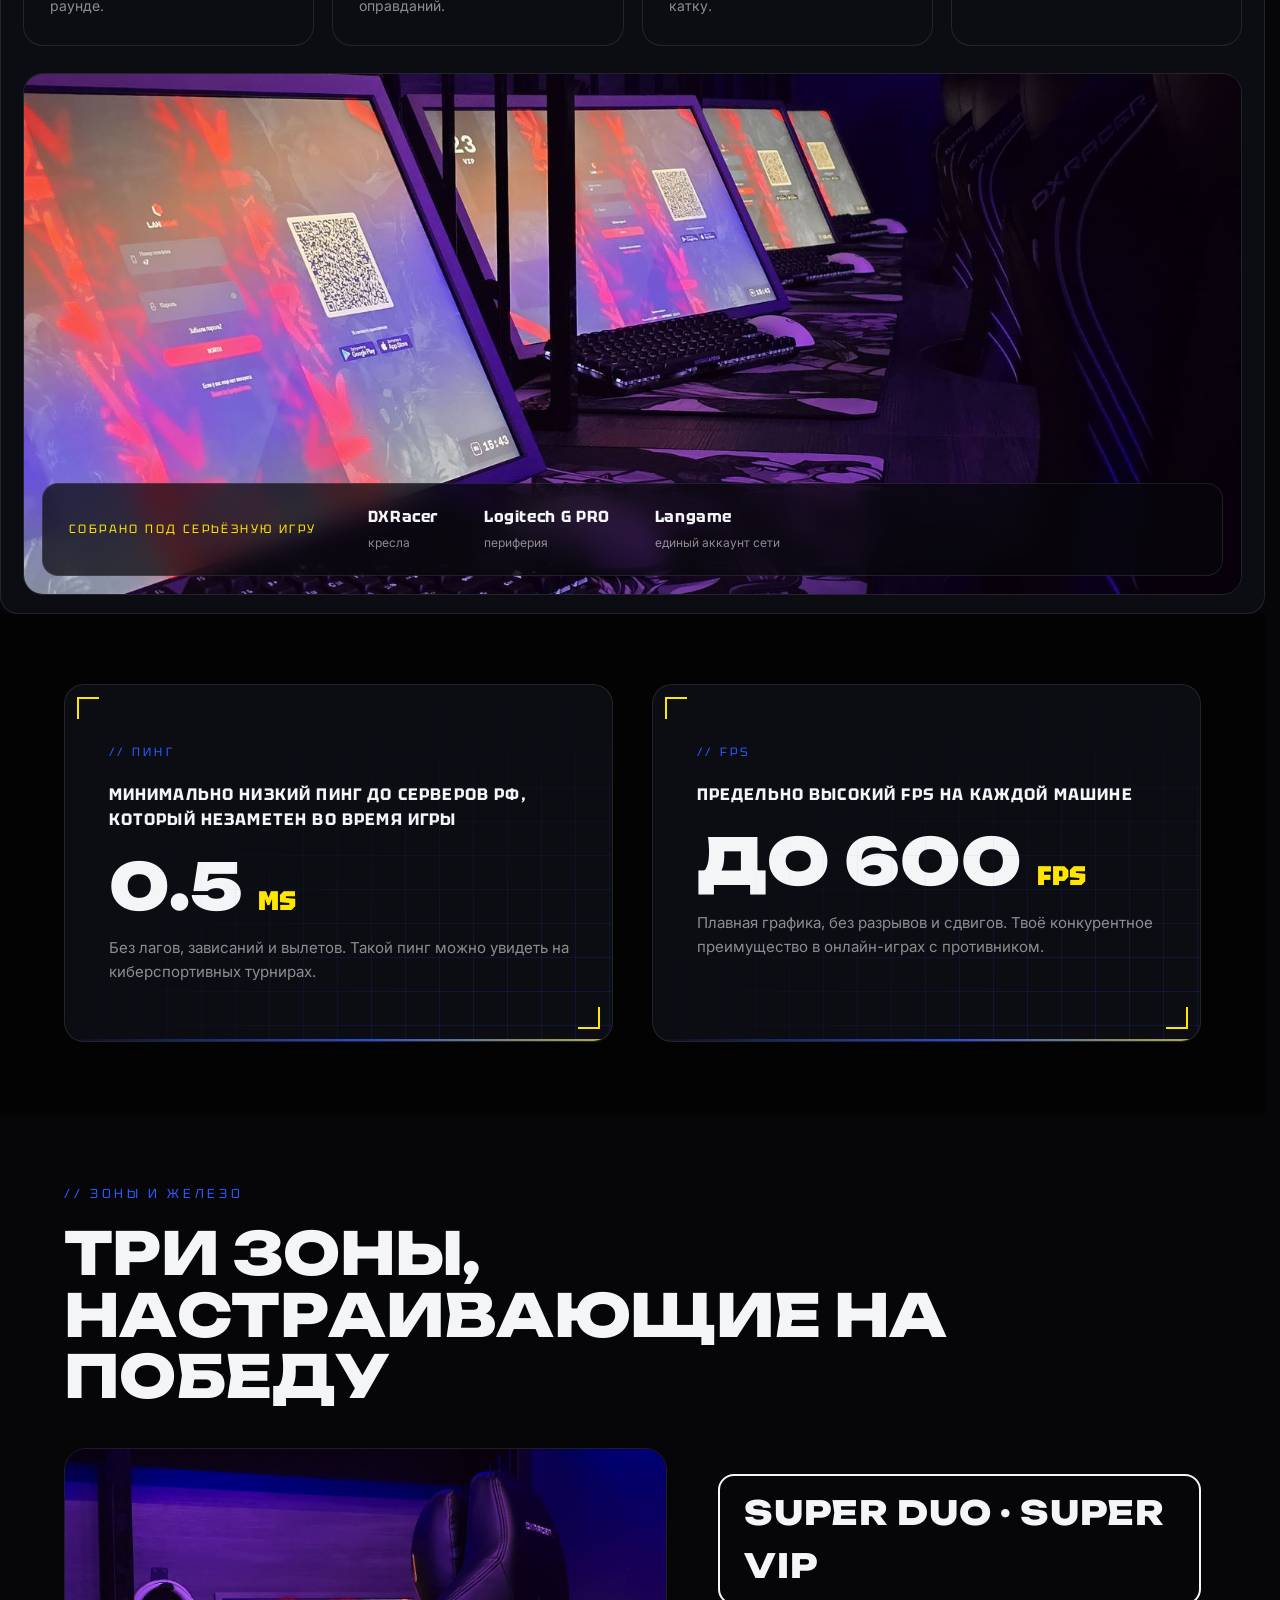
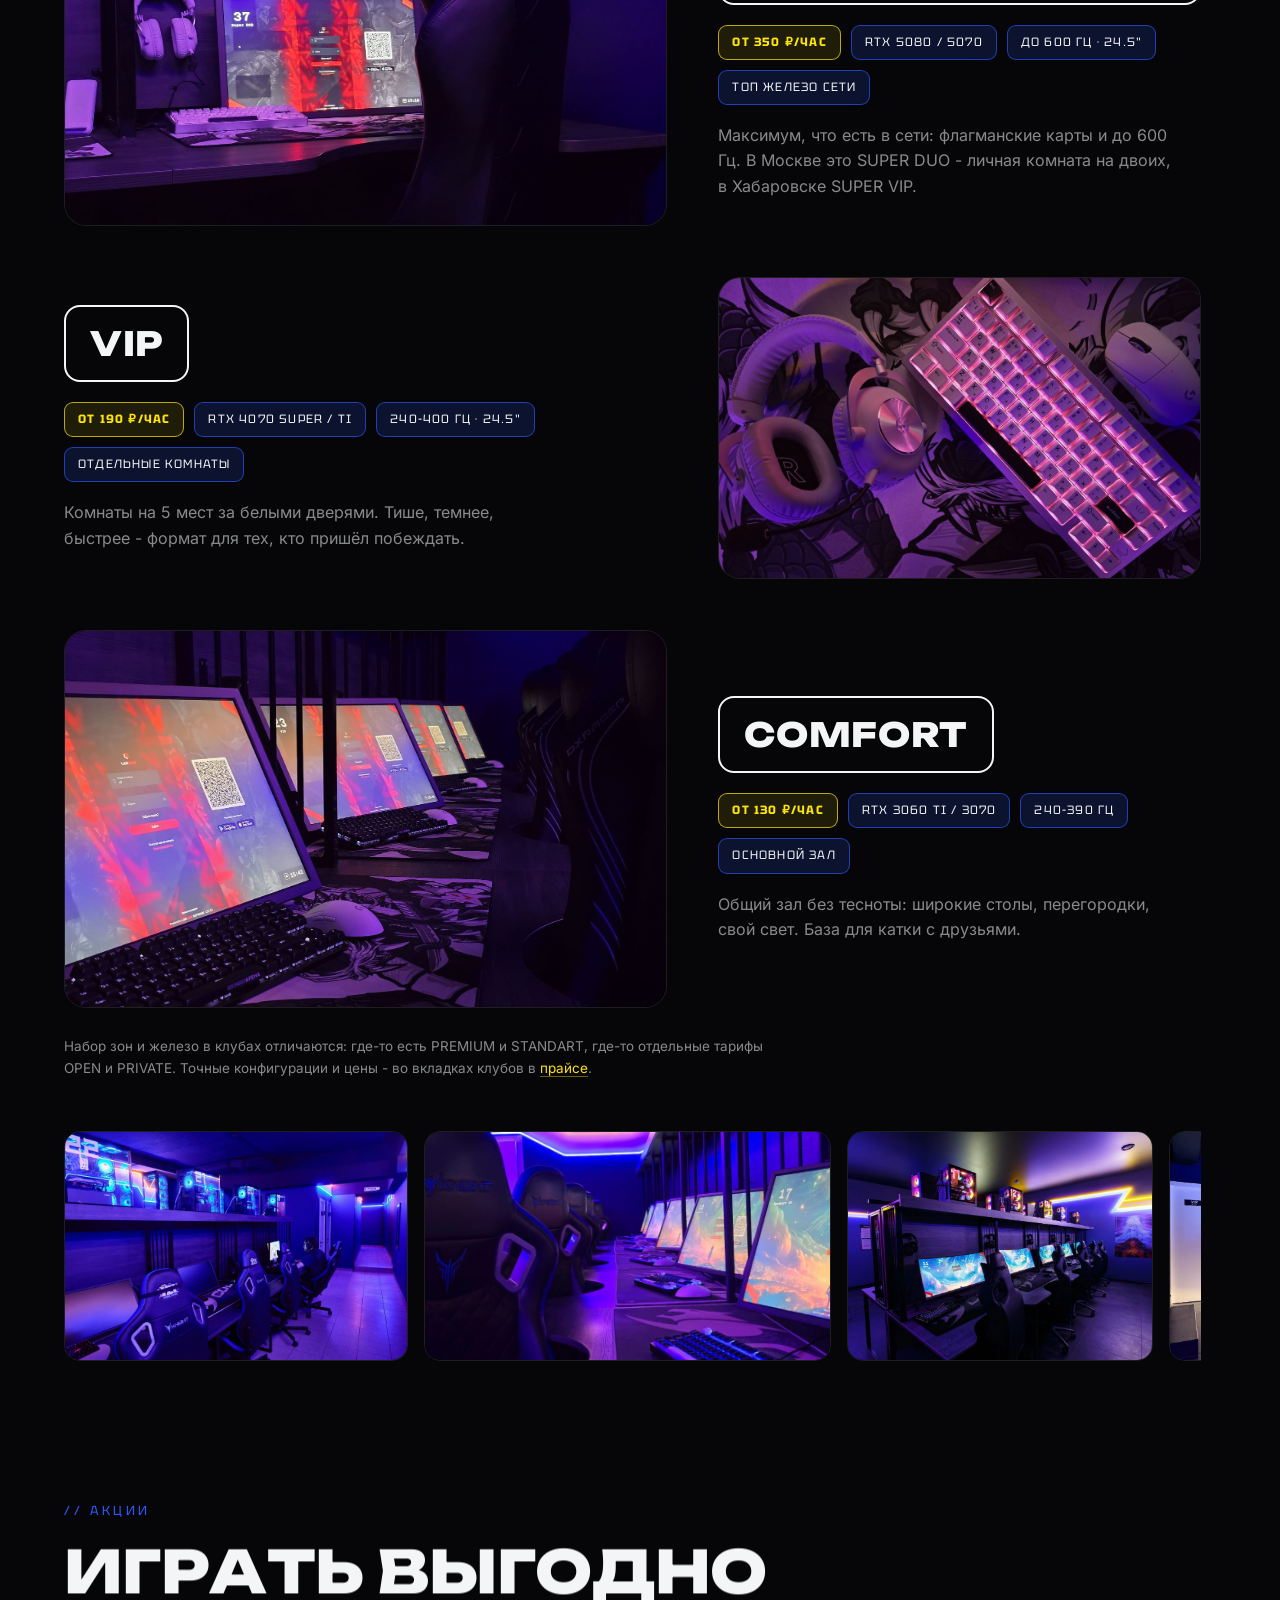
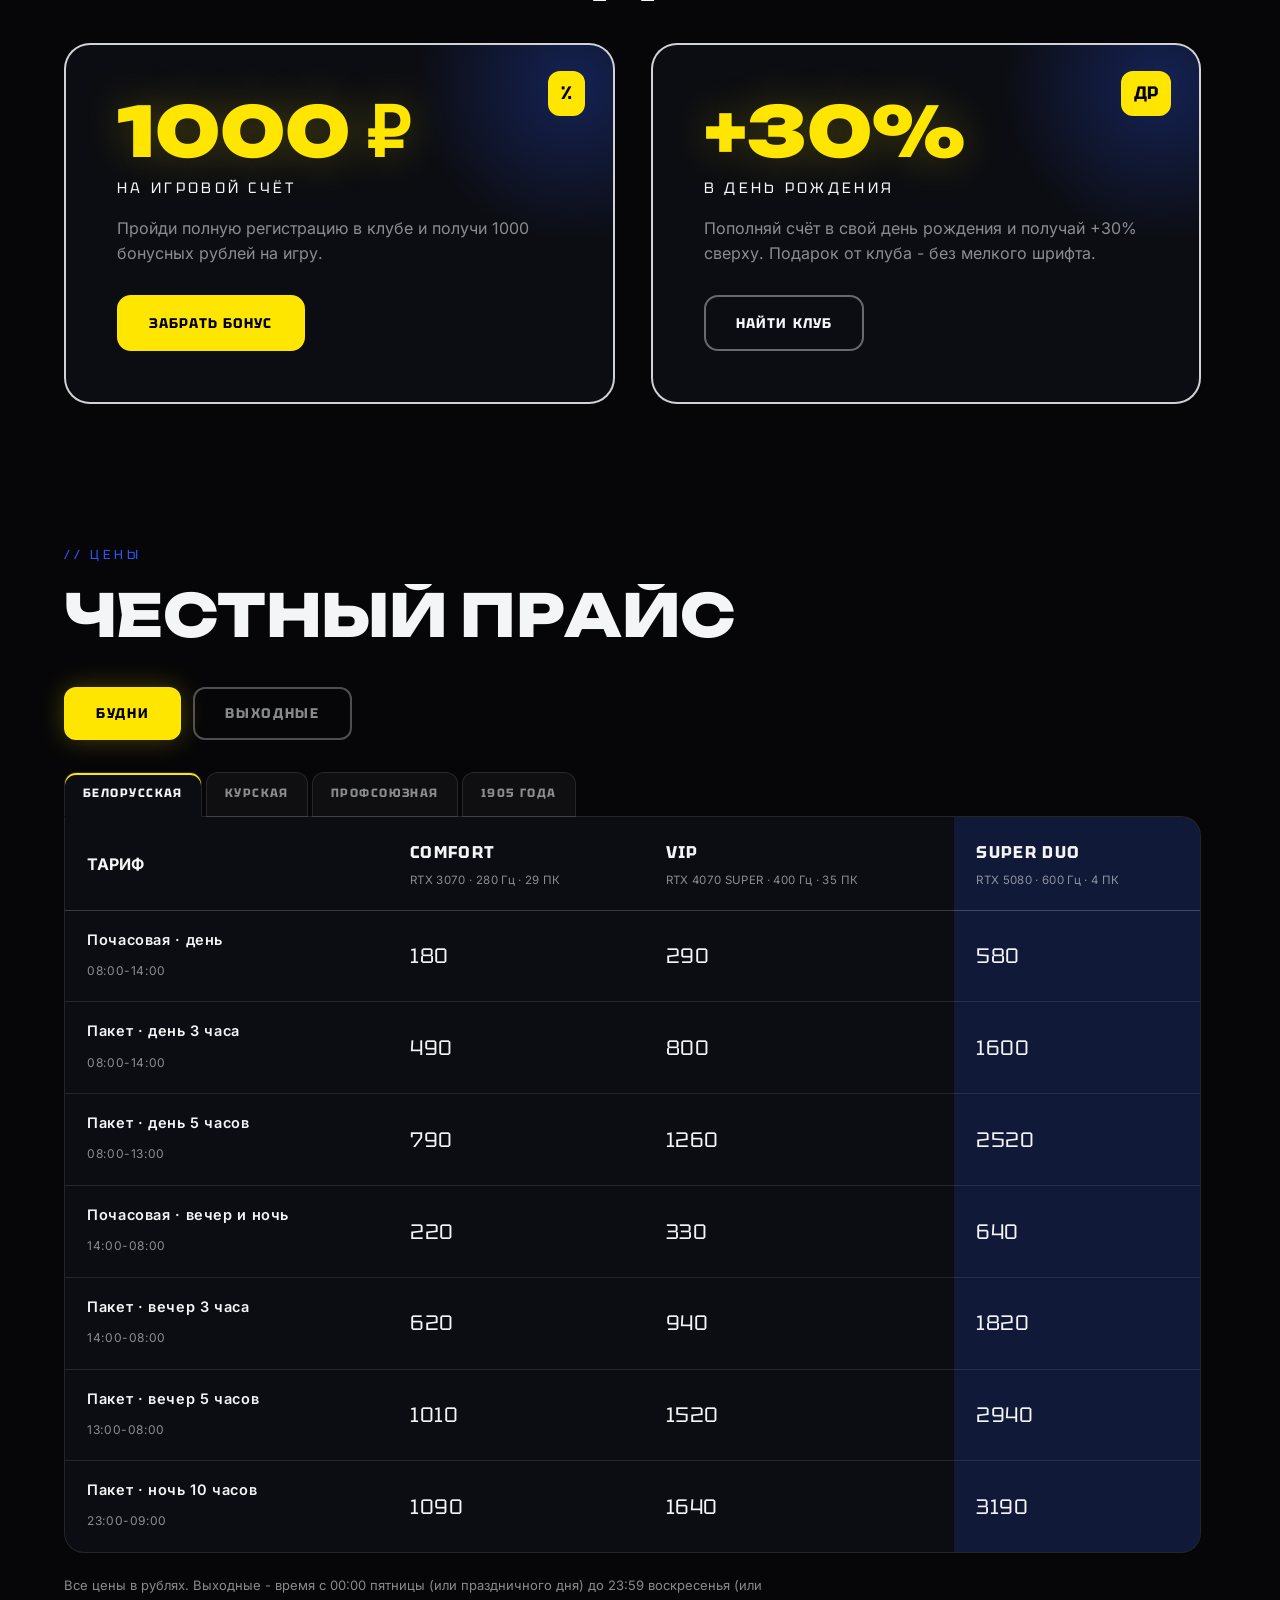
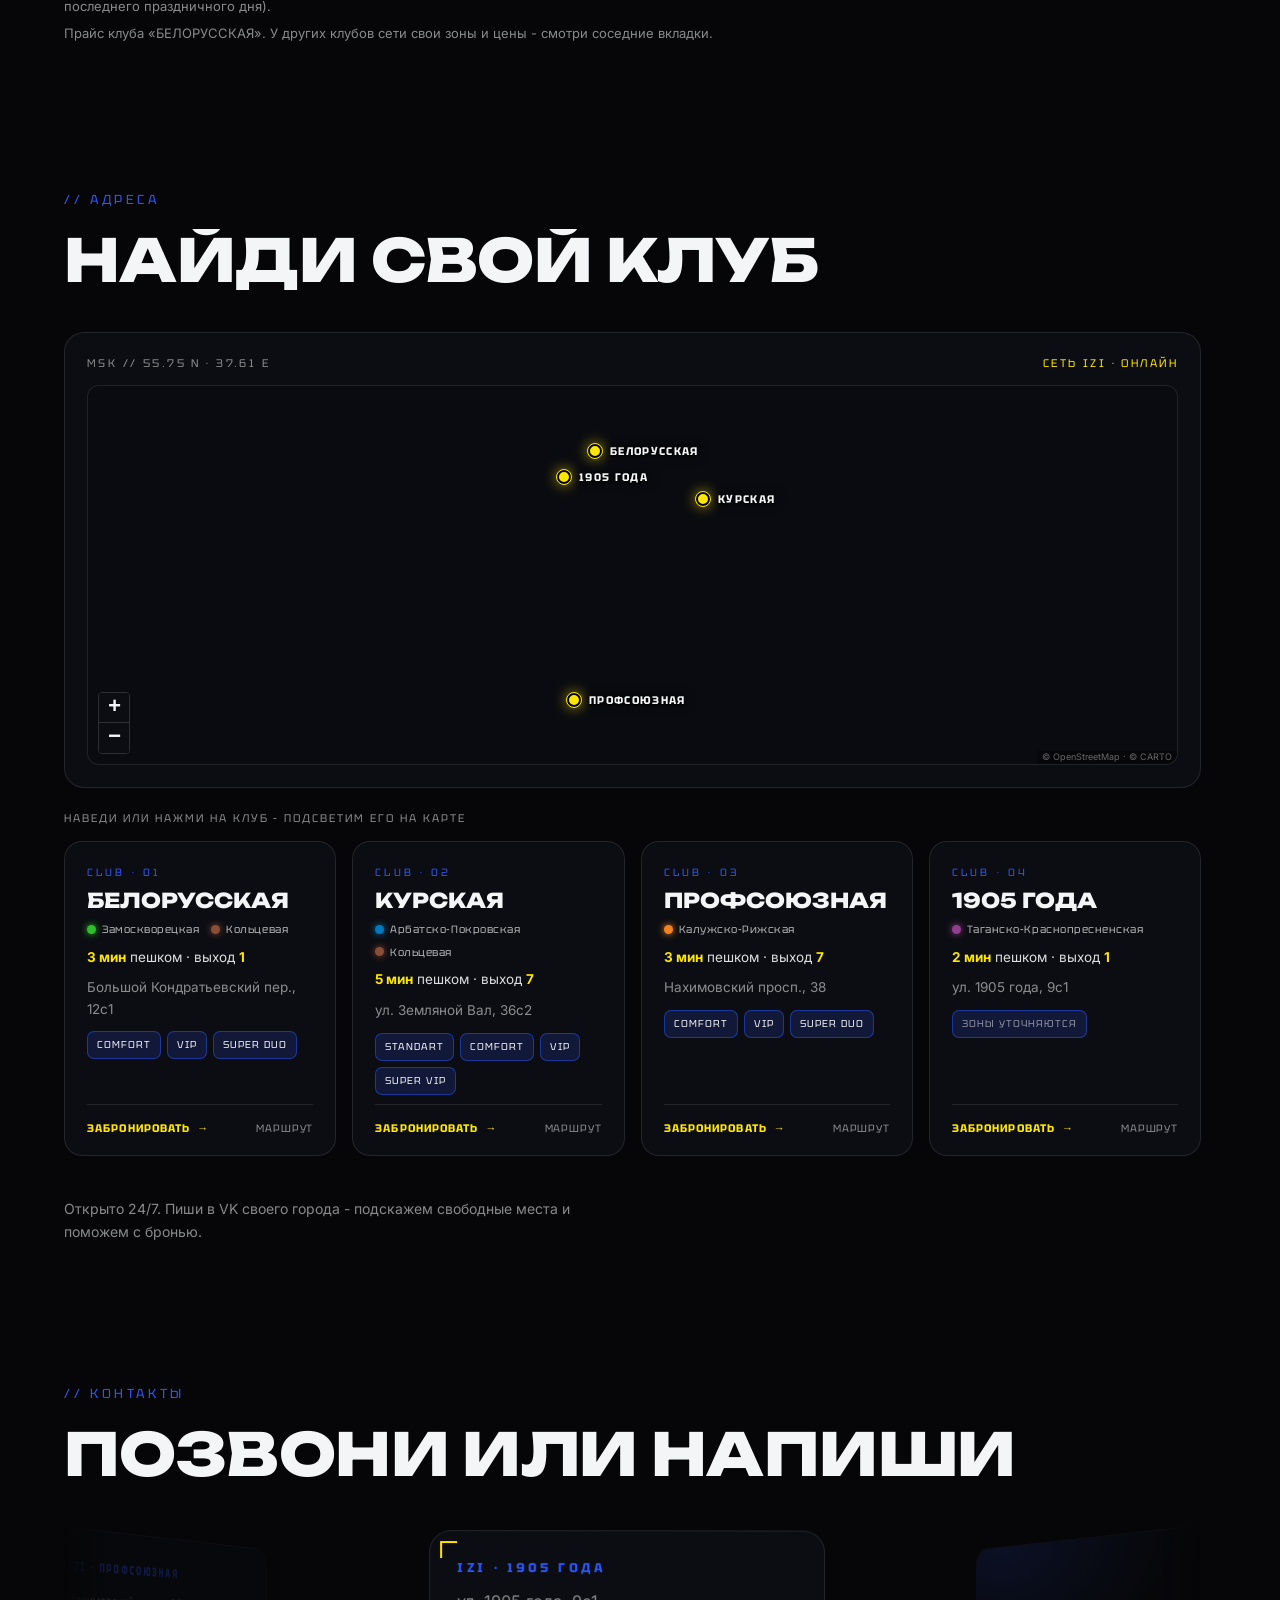
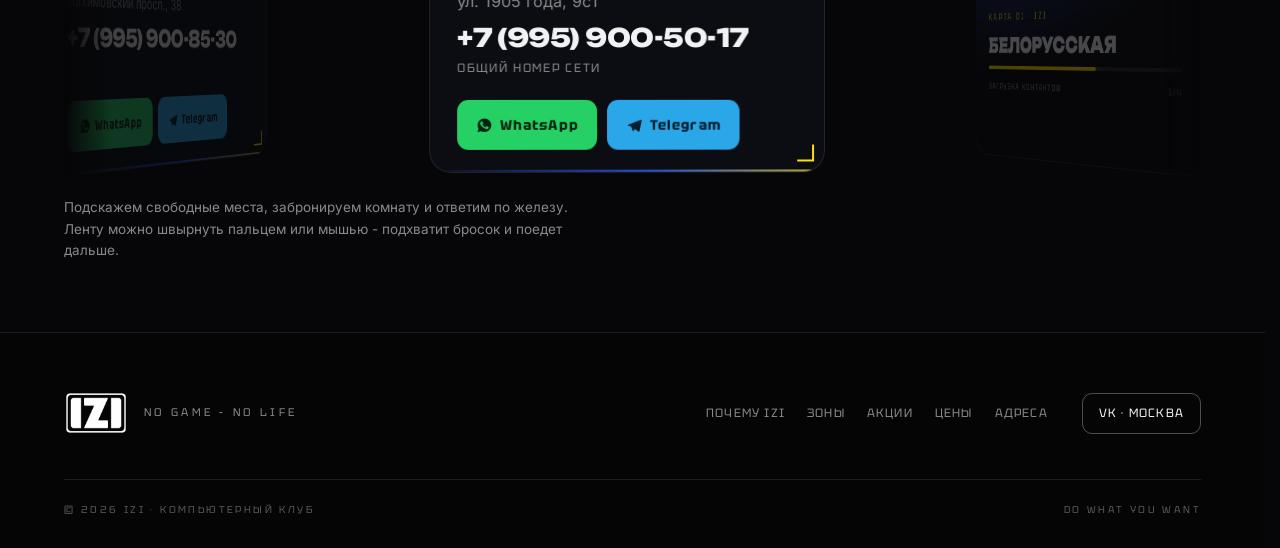
==== commit e5453ab9: "Реальные прайсы, зоны и фото клубов" ====
--- a/index.html
+++ b/index.html
@@ -164,11 +164,11 @@
         <article class="zone" data-reveal>
           <div class="zone__media"><img src="assets/img/duo-room.jpg" alt="Зона SUPER DUO"></div>
           <div class="zone__body">
-            <div class="zone__plate">SUPER DUO</div>
+            <div class="zone__plate">SUPER DUO · SUPER VIP</div>
             <div class="zone__specs">
-              <span class="zone__price">от 580 ₽/час</span><span>RTX 5080</span><span>600 Гц · 24.5"</span><span>комната на двоих</span>
+              <span class="zone__price">от 350 ₽/час</span><span>RTX 5080 / 5070</span><span>до 600 Гц · 24.5"</span><span>топ железо сети</span>
             </div>
-            <p>Личная комната на двоих и максимум железа: флагманская карта, 600 Гц и белая периферия Logitech G PRO.</p>
+            <p>Максимум, что есть в сети: флагманские карты и до 600 Гц. В Москве это SUPER DUO - личная комната на двоих, в Хабаровске SUPER VIP.</p>
           </div>
         </article>
         <article class="zone zone--rev" data-reveal>
@@ -176,7 +176,7 @@
           <div class="zone__body">
             <div class="zone__plate">VIP</div>
             <div class="zone__specs">
-              <span class="zone__price">от 290 ₽/час</span><span>RTX 4070 SUPER</span><span>400 Гц · 24.5"</span><span>отдельные комнаты</span>
+              <span class="zone__price">от 190 ₽/час</span><span>RTX 4070 SUPER / Ti</span><span>240-400 Гц · 24.5"</span><span>отдельные комнаты</span>
             </div>
             <p>Комнаты на 5 мест за белыми дверями. Тише, темнее, быстрее - формат для тех, кто пришёл побеждать.</p>
           </div>
@@ -186,25 +186,39 @@
           <div class="zone__body">
             <div class="zone__plate">COMFORT</div>
             <div class="zone__specs">
-              <span class="zone__price">от 180 ₽/час</span><span>RTX 3070</span><span>280 Гц · 24.5"</span><span>основной зал</span>
+              <span class="zone__price">от 130 ₽/час</span><span>RTX 3060 Ti / 3070</span><span>240-390 Гц</span><span>основной зал</span>
             </div>
             <p>Общий зал без тесноты: широкие столы, перегородки, свой свет. База для катки с друзьями.</p>
           </div>
         </article>
       </div>
+      <div class="zones__note" data-reveal>Набор зон и железо в клубах отличаются: где-то есть PREMIUM и STANDART, где-то отдельные тарифы OPEN и PRIVATE. Точные конфигурации и цены - во вкладках клубов в <a href="#prices" data-nav>прайсе</a>.</div>
+      <!-- лента: свежие залы всех пяти клубов сети плюс мерч -->
       <div class="gallery" aria-hidden="true">
         <div class="gallery__track" data-marquee-slow>
-          <img src="assets/img/corridor.jpg" alt="">
-          <img src="assets/img/reception.jpg" alt="">
-          <img src="assets/img/keyboard.jpg" alt="">
-          <img src="assets/img/duo-gear.jpg" alt="">
+          <img src="assets/img/club-prof-1.jpg" alt="">
+          <img src="assets/img/club-kur-1.jpg" alt="">
+          <img src="assets/img/club-kal-1.jpg" alt="">
+          <img src="assets/img/club-bel-1.jpg" alt="">
+          <img src="assets/img/club-kras-1.jpg" alt="">
           <img src="assets/img/merch-hoodie.jpg" alt="">
+          <img src="assets/img/club-prof-2.jpg" alt="">
+          <img src="assets/img/club-kal-2.jpg" alt="">
+          <img src="assets/img/club-kras-2.jpg" alt="">
+          <img src="assets/img/club-bel-2.jpg" alt="">
+          <img src="assets/img/club-kur-2.jpg" alt="">
           <img src="assets/img/merch-jackets.jpg" alt="">
-          <img src="assets/img/corridor.jpg" alt="">
-          <img src="assets/img/reception.jpg" alt="">
-          <img src="assets/img/keyboard.jpg" alt="">
-          <img src="assets/img/duo-gear.jpg" alt="">
+          <img src="assets/img/club-prof-1.jpg" alt="">
+          <img src="assets/img/club-kur-1.jpg" alt="">
+          <img src="assets/img/club-kal-1.jpg" alt="">
+          <img src="assets/img/club-bel-1.jpg" alt="">
+          <img src="assets/img/club-kras-1.jpg" alt="">
           <img src="assets/img/merch-hoodie.jpg" alt="">
+          <img src="assets/img/club-prof-2.jpg" alt="">
+          <img src="assets/img/club-kal-2.jpg" alt="">
+          <img src="assets/img/club-kras-2.jpg" alt="">
+          <img src="assets/img/club-bel-2.jpg" alt="">
+          <img src="assets/img/club-kur-2.jpg" alt="">
           <img src="assets/img/merch-jackets.jpg" alt="">
         </div>
       </div>
--- a/assets/css/next.css
+++ b/assets/css/next.css
@@ -322,10 +322,13 @@
 
 /* -------- Ярлыки клубов: сидят на кромке прайса, как закладки в ежедневнике -------- */
 .clubtabs {
+  position: relative;
+  z-index: 2; /* ярлыки поверх таблицы: активный должен закрыть её кромку собой */
   display: flex;
   gap: 4px;
-  margin-bottom: -1px; /* садимся прямо на кромку таблицы - получается один лист */
-  padding-top: 2px; /* запас под жёлтую кромку активного ярлыка */
+  /* нижний запас, иначе прокрутка обрезает перекрытие с таблицей */
+  padding: 2px 0;
+  margin-bottom: -3px;
   overflow-x: auto; /* на узком экране ярлыки не переносятся, а листаются */
   scrollbar-width: none;
 }
@@ -339,16 +342,18 @@
   padding: 11px 18px 13px;
   color: var(--mut);
   background: rgba(244, 245, 247, 0.04);
+  /* нижняя граница ложится ровно на кромку таблицы: у неактивных она её
+     продолжает, а активный красит её в цвет листа и тем самым стирает */
   border: 1px solid var(--line);
-  border-bottom-color: transparent;
   border-radius: 12px 12px 0 0;
   white-space: nowrap;
-  transition: background 0.25s ease, color 0.25s ease;
+  transition: background 0.25s ease, color 0.25s ease, border-color 0.25s ease;
 }
 .clubtab:hover { color: var(--white); background: rgba(244, 245, 247, 0.09); }
 .clubtab.is-active {
   color: var(--white);
   background: var(--panel); /* тот же фон, что у таблицы - ярлык и лист сливаются */
+  border-bottom-color: var(--panel);
   box-shadow: inset 0 2px 0 var(--yellow);
 }
 /* левый верхний угол таблицы срезаем: под ним стоит первый ярлык */
@@ -387,6 +392,15 @@
   .next .pricetable td span { font-size: 11px; }
 }
 
+/* набор зон по клубам разный - честная сноска под блоком зон */
+.zones__note {
+  margin-top: clamp(18px, 2.4vw, 28px);
+  max-width: 78ch;
+  font-size: 13.5px;
+  color: var(--mut);
+}
+.zones__note a { color: var(--yellow); border-bottom: 1px solid rgba(255, 230, 0, 0.4); }
+
 /* -------- Цена в спеках зоны: порядок блоков от дорогой к дешёвой -------- */
 .next .zone__price {
   border-color: rgba(255, 230, 0, 0.7) !important;
@@ -566,6 +580,20 @@
   .club__route { font-size: 12.5px; }
   .club__badge { font-size: 12px; padding: 4px 8px; }
 }
+
+/* зоны клуба ещё не заведены в системе - честная пометка вместо чипов */
+.club__soon {
+  font-family: var(--font-tech);
+  font-size: 10px;
+  letter-spacing: 0.1em;
+  text-transform: uppercase;
+  color: var(--mut);
+  border: 1px dashed var(--line);
+  border-radius: 7px;
+  padding: 5px 9px;
+}
+.price__extra { display: block; color: var(--white); margin-bottom: 4px; }
+.price__extra b { color: var(--yellow); font-weight: 700; }
 
 /* -------- Значок 24/7 в карточке (там, где нет метро) -------- */
 .club__badge {
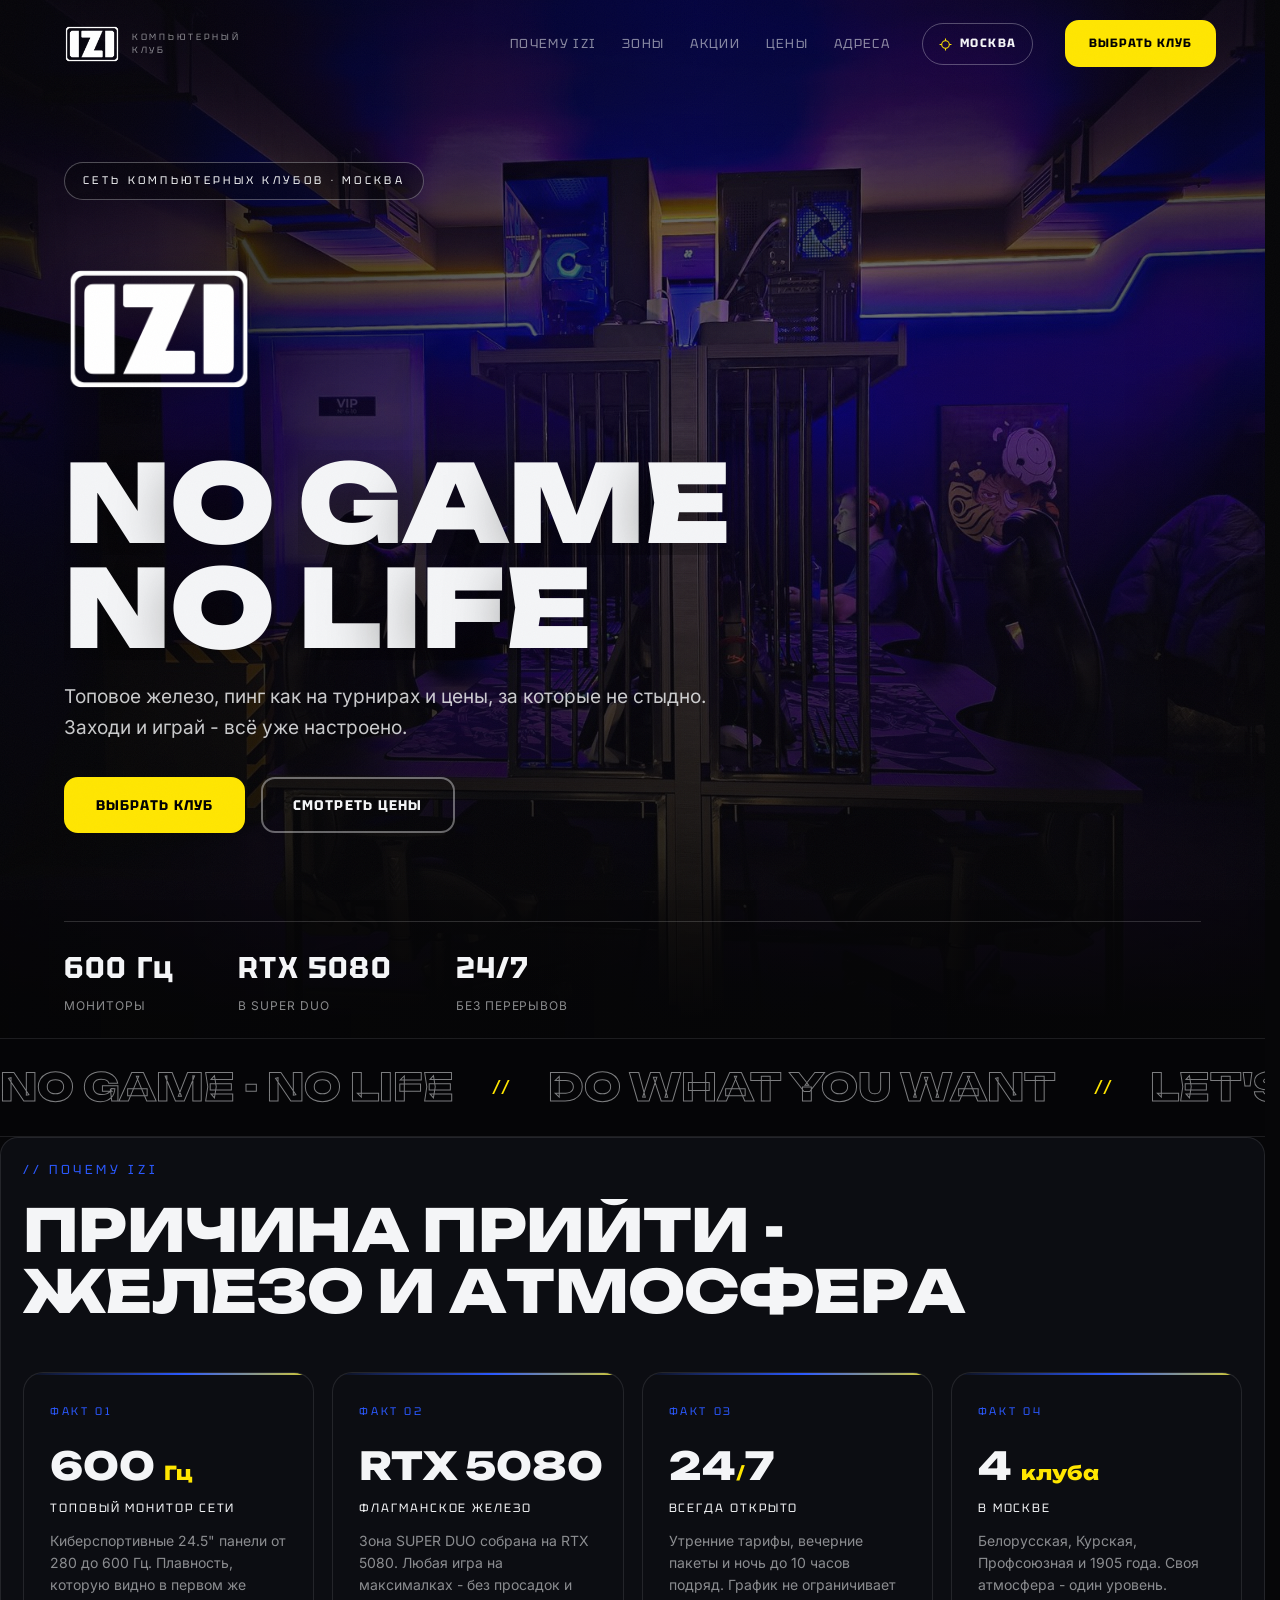
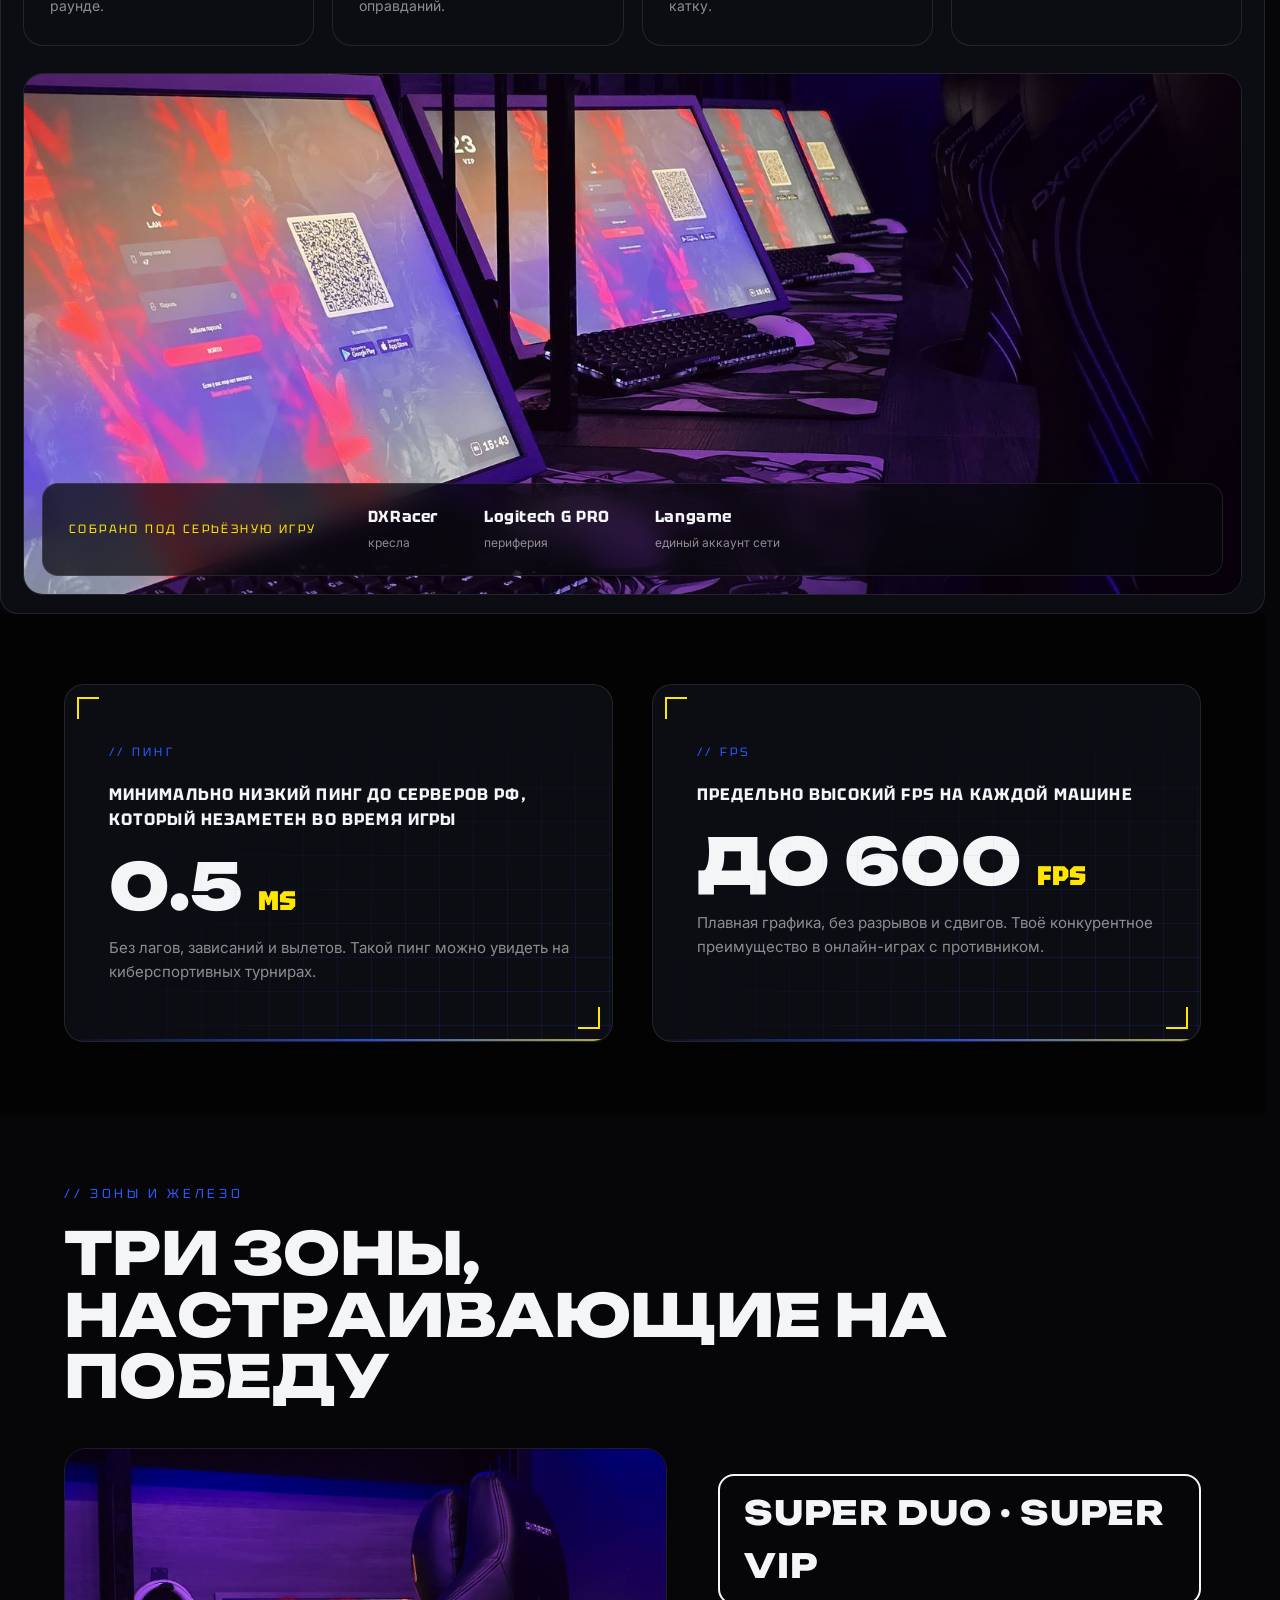
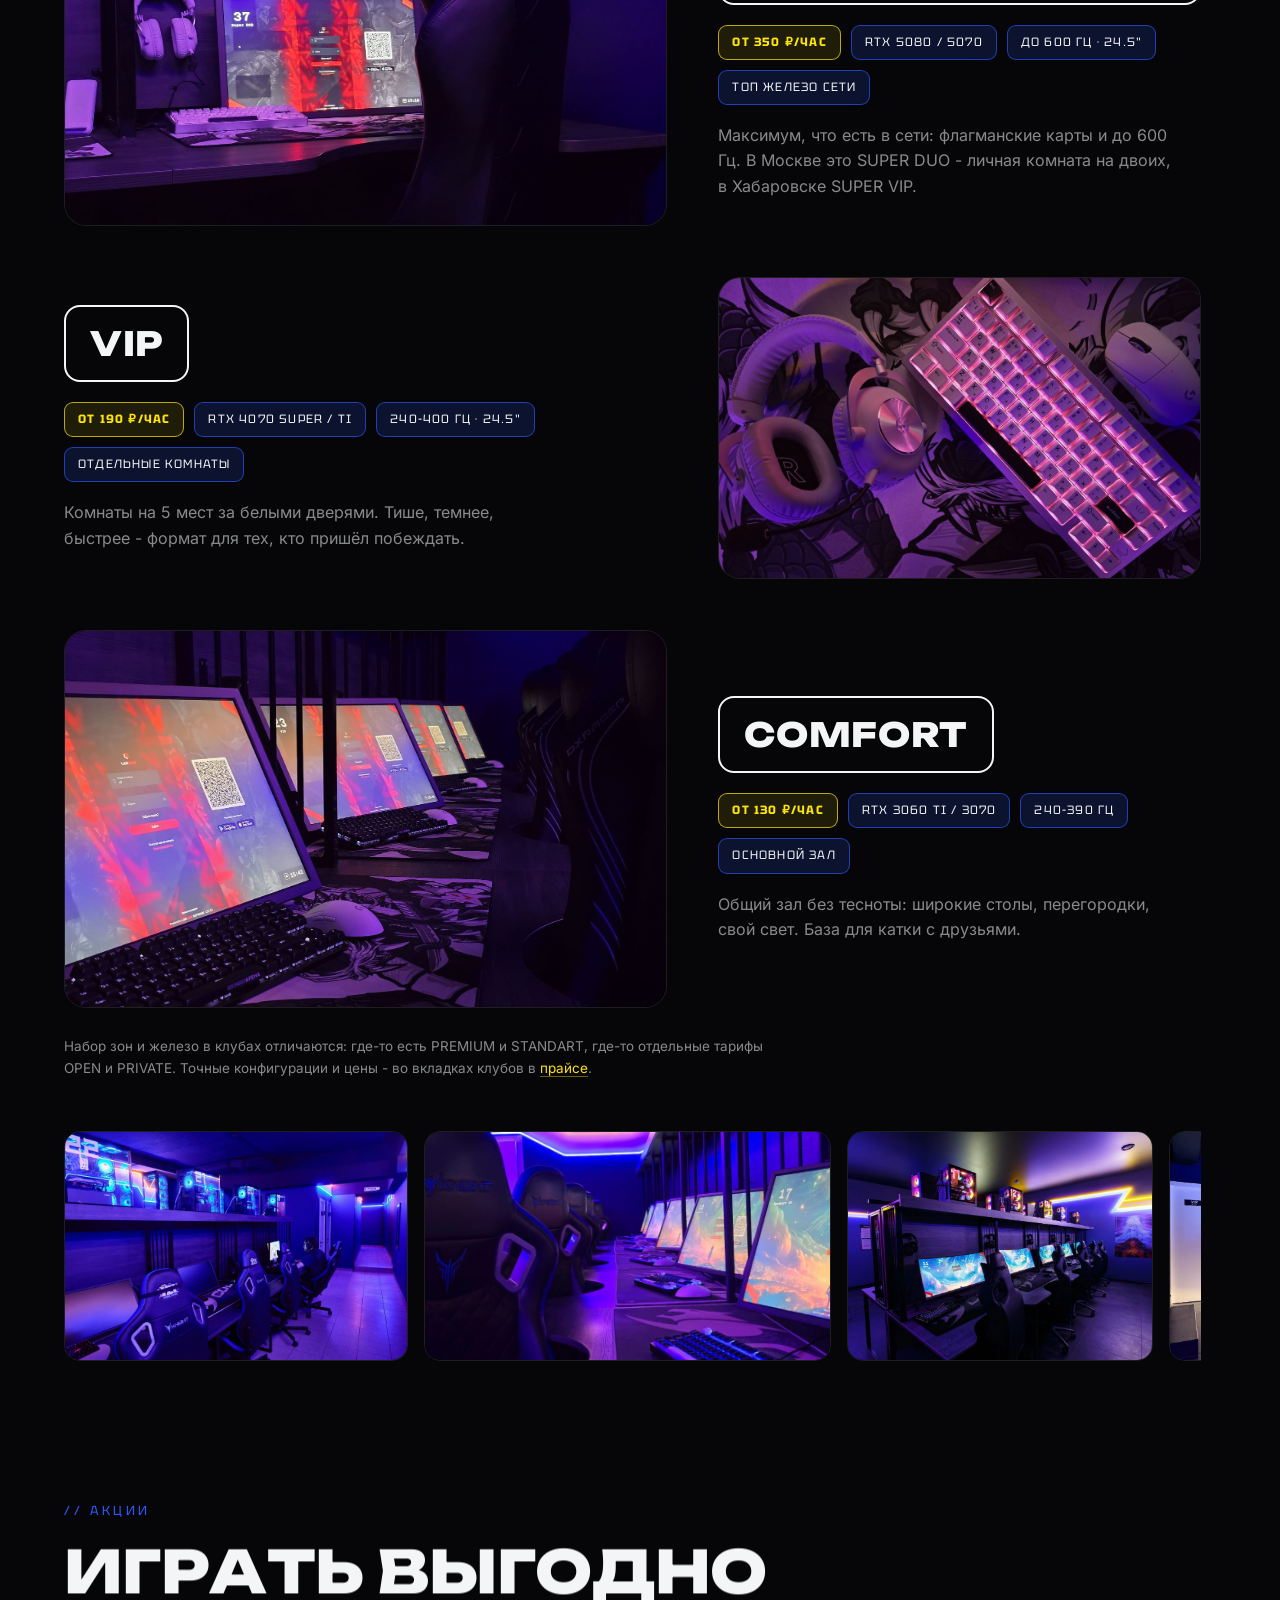
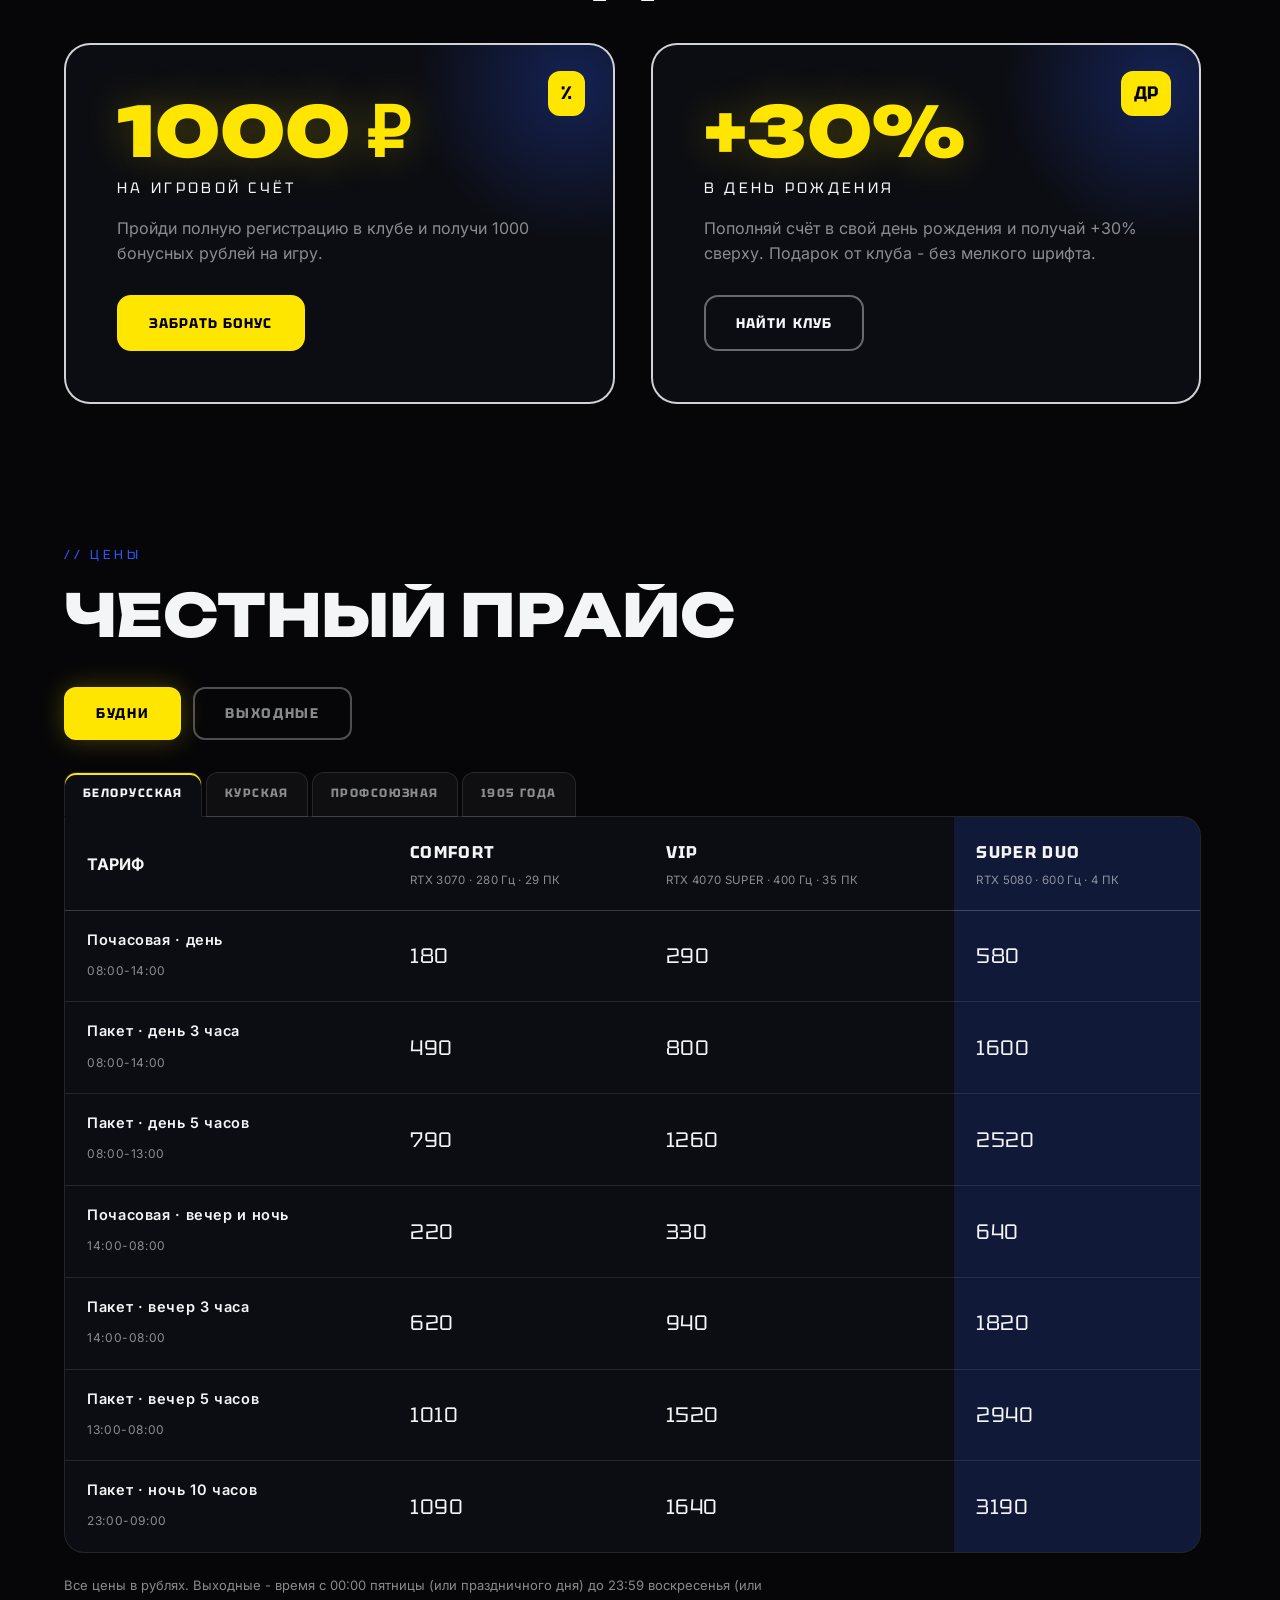
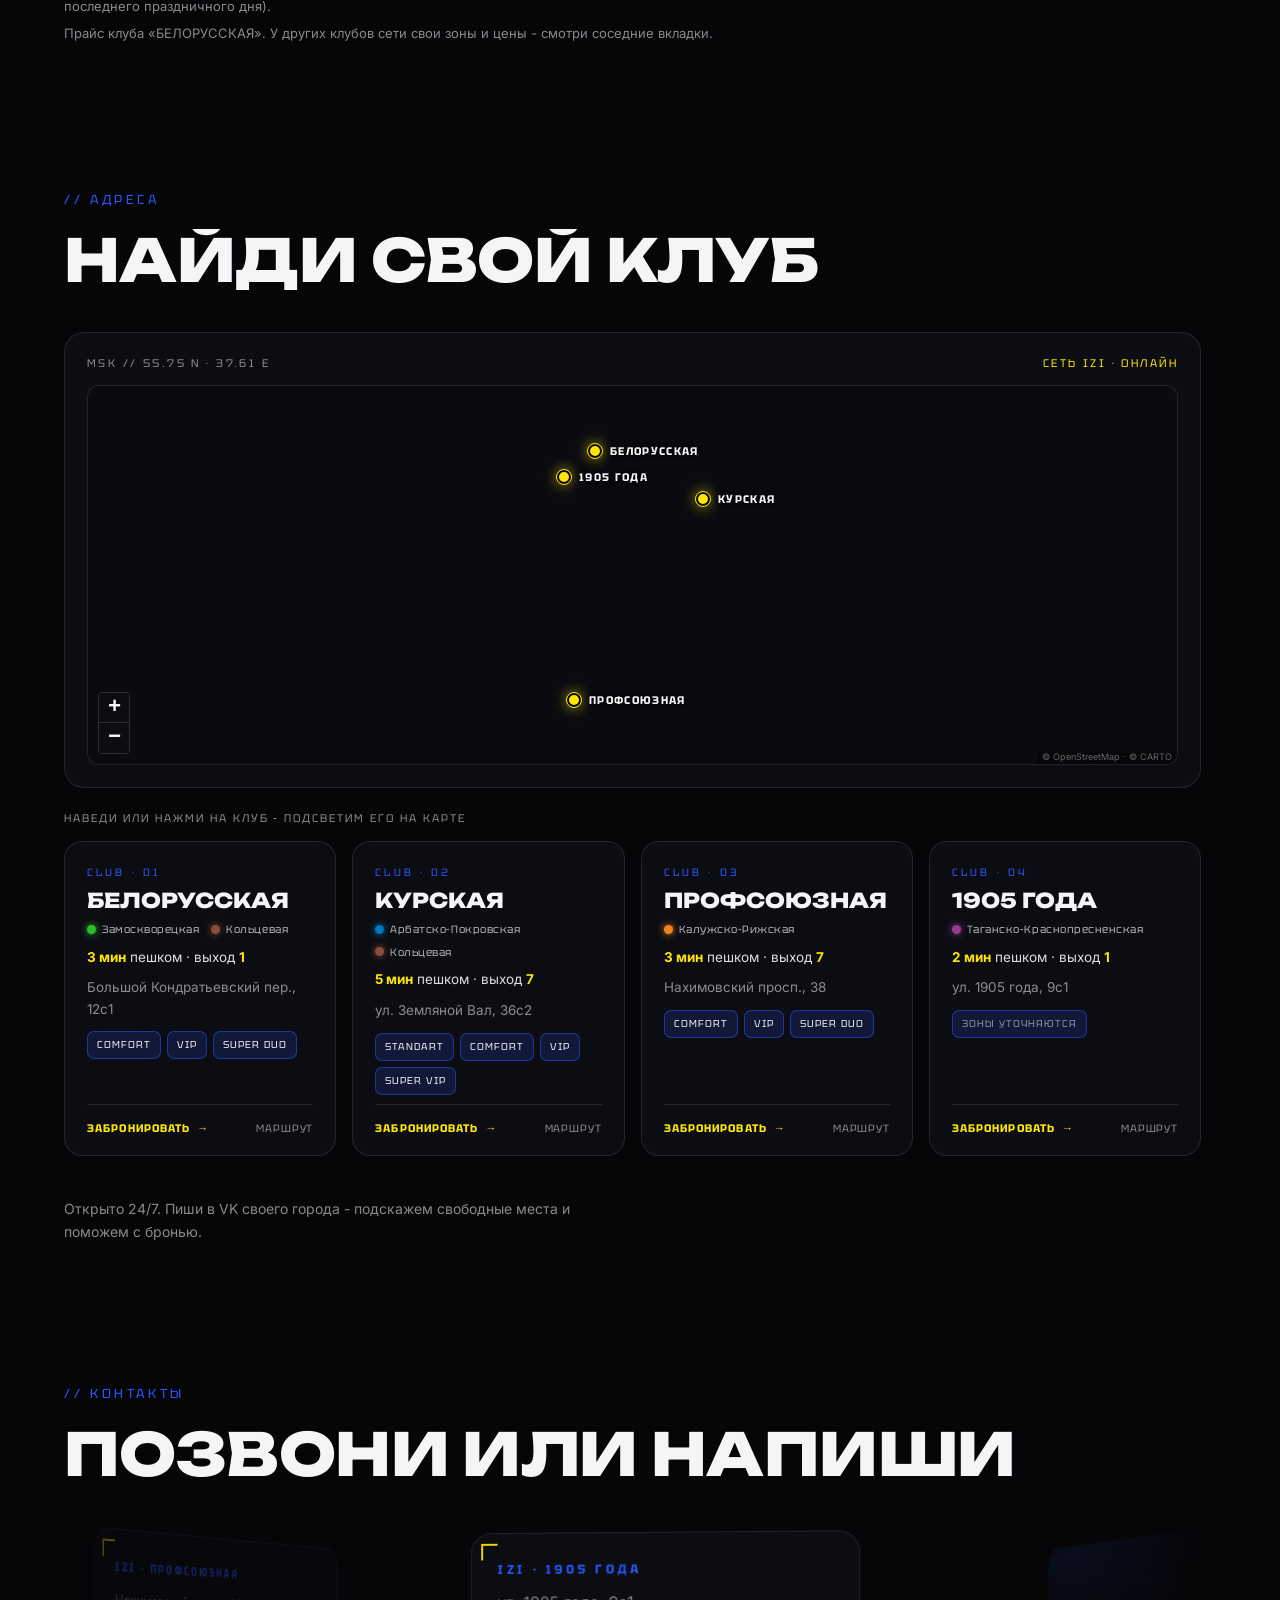
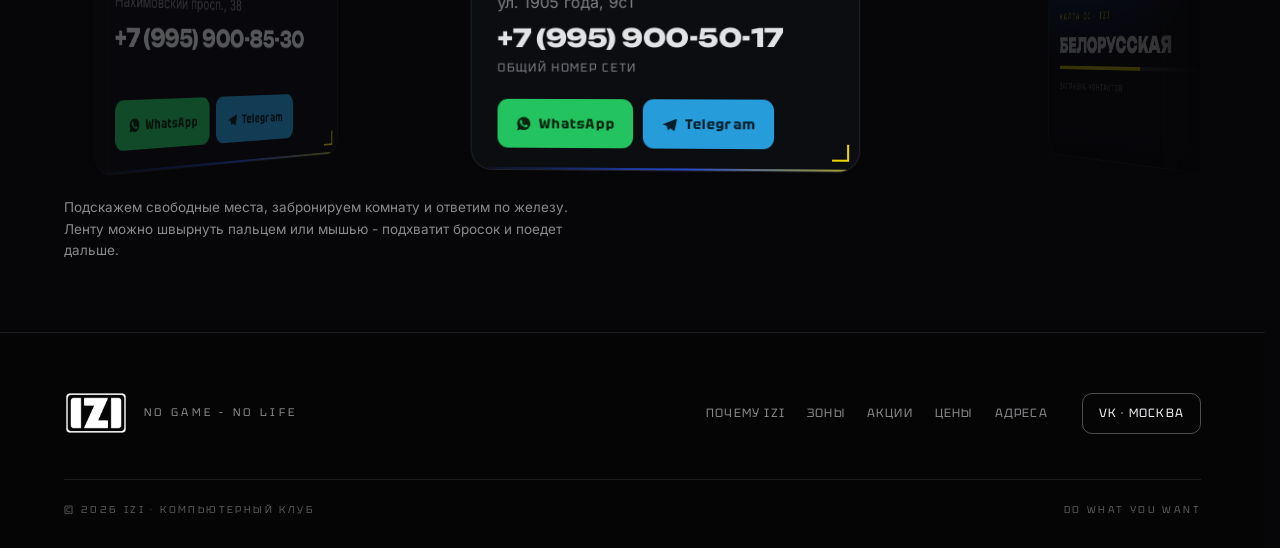
==== commit ab9e514c: "Обложка, фавиконки, страница 404; демо остаётся закрытым от индексации" ====
--- a/index.html
+++ b/index.html
@@ -3,9 +3,23 @@
 <head>
   <meta charset="UTF-8">
   <meta name="viewport" content="width=device-width, initial-scale=1.0">
+  <title>IZI - компьютерные клубы в Москве и Хабаровске. Цены, адреса, бронь</title>
+  <meta name="description" content="Сеть компьютерных клубов IZI: 4 клуба в Москве и 2 в Хабаровске. RTX 5080 и мониторы до 600 Гц, пинг 0.5 ms, цены от 130 ₽/час, круглосуточно.">
+  <meta name="keywords" content="компьютерный клуб, киберклуб, компьютерный клуб Москва, компьютерный клуб Хабаровск, IZI, аренда ПК, RTX 5080, игровой клуб 24 часа">
+  <!-- ЗАМЕНИТЬ ДОМЕН перед выкладкой: canonical, og:url, og:image, robots.txt, sitemap.xml -->
+  <link rel="canonical" href="https://izi-club.ru/">
   <meta name="robots" content="noindex, nofollow">
-  <title>IZI - компьютерный клуб. NO GAME - NO LIFE</title>
-  <meta name="description" content="Сеть компьютерных клубов IZI: Москва и Хабаровск. RTX 5080, мониторы до 600 Гц, пинг 0.5 ms, честные цены, 24/7.">
+  <meta name="theme-color" content="#050507">
+  <meta property="og:type" content="website">
+  <meta property="og:site_name" content="IZI · компьютерные клубы">
+  <meta property="og:locale" content="ru_RU">
+  <meta property="og:title" content="IZI - компьютерные клубы в Москве и Хабаровске">
+  <meta property="og:description" content="6 клубов, RTX 5080 и мониторы до 600 Гц, пинг 0.5 ms, цены от 130 ₽/час, круглосуточно.">
+  <meta property="og:url" content="https://izi-club.ru/">
+  <meta property="og:image" content="https://izi-club.ru/assets/img/og-cover.jpg">
+  <meta property="og:image:width" content="1200">
+  <meta property="og:image:height" content="630">
+  <meta name="twitter:card" content="summary_large_image">
   <!-- всё, из чего собран экран загрузки, тянем в первую очередь: иначе текст
        успевает нарисоваться запасным шрифтом, а логотип появляется позже -->
   <link rel="preload" href="assets/fonts/tektur-cyr.woff2" as="font" type="font/woff2" crossorigin>
@@ -14,7 +28,9 @@
   <link rel="stylesheet" href="assets/css/style.css">
   <link rel="stylesheet" href="assets/vendor/leaflet/leaflet.css">
   <link rel="stylesheet" href="assets/css/next.css">
-  <link rel="icon" href="assets/img/logo-white.png" type="image/png">
+  <link rel="icon" href="assets/img/favicon-32.png" sizes="32x32" type="image/png">
+  <link rel="icon" href="assets/img/logo-white.png" sizes="192x192" type="image/png">
+  <link rel="apple-touch-icon" href="assets/img/apple-touch-icon.png">
 </head>
 <body class="next">
 
@@ -431,5 +447,67 @@
   <script src="assets/vendor/leaflet/leaflet.js"></script>
   <script src="assets/js/clubs.js"></script>
   <script src="assets/js/next.js"></script>
+
+  <!-- Разметка для поиска: сеть и каждый клуб отдельной организацией с адресом,
+       телефоном, координатами и режимом работы. ЗАМЕНИТЬ ДОМЕН перед выкладкой. -->
+  <script type="application/ld+json">
+  {
+    "@context": "https://schema.org",
+    "@graph": [
+      {
+        "@type": "Organization",
+        "@id": "https://izi-club.ru/#org",
+        "name": "IZI",
+        "alternateName": "IZI Cyber Zone",
+        "description": "Сеть компьютерных клубов IZI в Москве и Хабаровске",
+        "url": "https://izi-club.ru/",
+        "logo": "https://izi-club.ru/assets/img/logo-white.png",
+        "email": "izi.cyberzone@mail.ru",
+        "sameAs": ["https://vk.ru/izimsk", "https://vk.ru/izicyber"]
+      },
+      {
+        "@type": "InternetCafe", "name": "IZI Белорусская", "parentOrganization": { "@id": "https://izi-club.ru/#org" },
+        "url": "https://izi-club.ru/#adresa", "image": "https://izi-club.ru/assets/img/club-bel-1.jpg",
+        "telephone": "+7 995 900-50-17", "priceRange": "180-3690 ₽", "openingHours": "Mo-Su 00:00-23:59",
+        "address": { "@type": "PostalAddress", "addressLocality": "Москва", "streetAddress": "Большой Кондратьевский переулок, 12с1", "addressCountry": "RU" },
+        "geo": { "@type": "GeoCoordinates", "latitude": 55.773965, "longitude": 37.581563 }
+      },
+      {
+        "@type": "InternetCafe", "name": "IZI Курская", "parentOrganization": { "@id": "https://izi-club.ru/#org" },
+        "url": "https://izi-club.ru/#adresa", "image": "https://izi-club.ru/assets/img/club-kur-1.jpg",
+        "telephone": "+7 995 896-20-02", "priceRange": "180-2900 ₽", "openingHours": "Mo-Su 00:00-23:59",
+        "address": { "@type": "PostalAddress", "addressLocality": "Москва", "streetAddress": "улица Земляной Вал, 36с2", "addressCountry": "RU" },
+        "geo": { "@type": "GeoCoordinates", "latitude": 55.755494, "longitude": 37.655467 }
+      },
+      {
+        "@type": "InternetCafe", "name": "IZI Профсоюзная", "parentOrganization": { "@id": "https://izi-club.ru/#org" },
+        "url": "https://izi-club.ru/#adresa", "image": "https://izi-club.ru/assets/img/club-prof-1.jpg",
+        "telephone": "+7 995 900-85-30", "priceRange": "190-3440 ₽", "openingHours": "Mo-Su 00:00-23:59",
+        "address": { "@type": "PostalAddress", "addressLocality": "Москва", "streetAddress": "Нахимовский проспект, 38", "addressCountry": "RU" },
+        "geo": { "@type": "GeoCoordinates", "latitude": 55.6777, "longitude": 37.567235 }
+      },
+      {
+        "@type": "InternetCafe", "name": "IZI 1905 года", "parentOrganization": { "@id": "https://izi-club.ru/#org" },
+        "url": "https://izi-club.ru/#adresa", "openingHours": "Mo-Su 00:00-23:59",
+        "address": { "@type": "PostalAddress", "addressLocality": "Москва", "streetAddress": "улица 1905 года, 9с1", "addressCountry": "RU" },
+        "geo": { "@type": "GeoCoordinates", "latitude": 55.763863, "longitude": 37.560115 }
+      },
+      {
+        "@type": "InternetCafe", "name": "IZI Калинина", "parentOrganization": { "@id": "https://izi-club.ru/#org" },
+        "url": "https://izi-club.ru/#adresa", "image": "https://izi-club.ru/assets/img/club-kal-1.jpg",
+        "telephone": "+7 914 421-00-12", "priceRange": "130-1990 ₽", "openingHours": "Mo-Su 00:00-23:59",
+        "address": { "@type": "PostalAddress", "addressLocality": "Хабаровск", "streetAddress": "улица Калинина, 80", "addressCountry": "RU" },
+        "geo": { "@type": "GeoCoordinates", "latitude": 48.475085, "longitude": 135.063075 }
+      },
+      {
+        "@type": "InternetCafe", "name": "IZI Краснореченская", "parentOrganization": { "@id": "https://izi-club.ru/#org" },
+        "url": "https://izi-club.ru/#adresa", "image": "https://izi-club.ru/assets/img/club-kras-1.jpg",
+        "telephone": "+7 914 205-89-58", "priceRange": "130-1460 ₽", "openingHours": "Mo-Su 00:00-23:59",
+        "address": { "@type": "PostalAddress", "addressLocality": "Хабаровск", "streetAddress": "улица Краснореченская, 94", "addressCountry": "RU" },
+        "geo": { "@type": "GeoCoordinates", "latitude": 48.429373, "longitude": 135.111946 }
+      }
+    ]
+  }
+  </script>
 </body>
 </html>
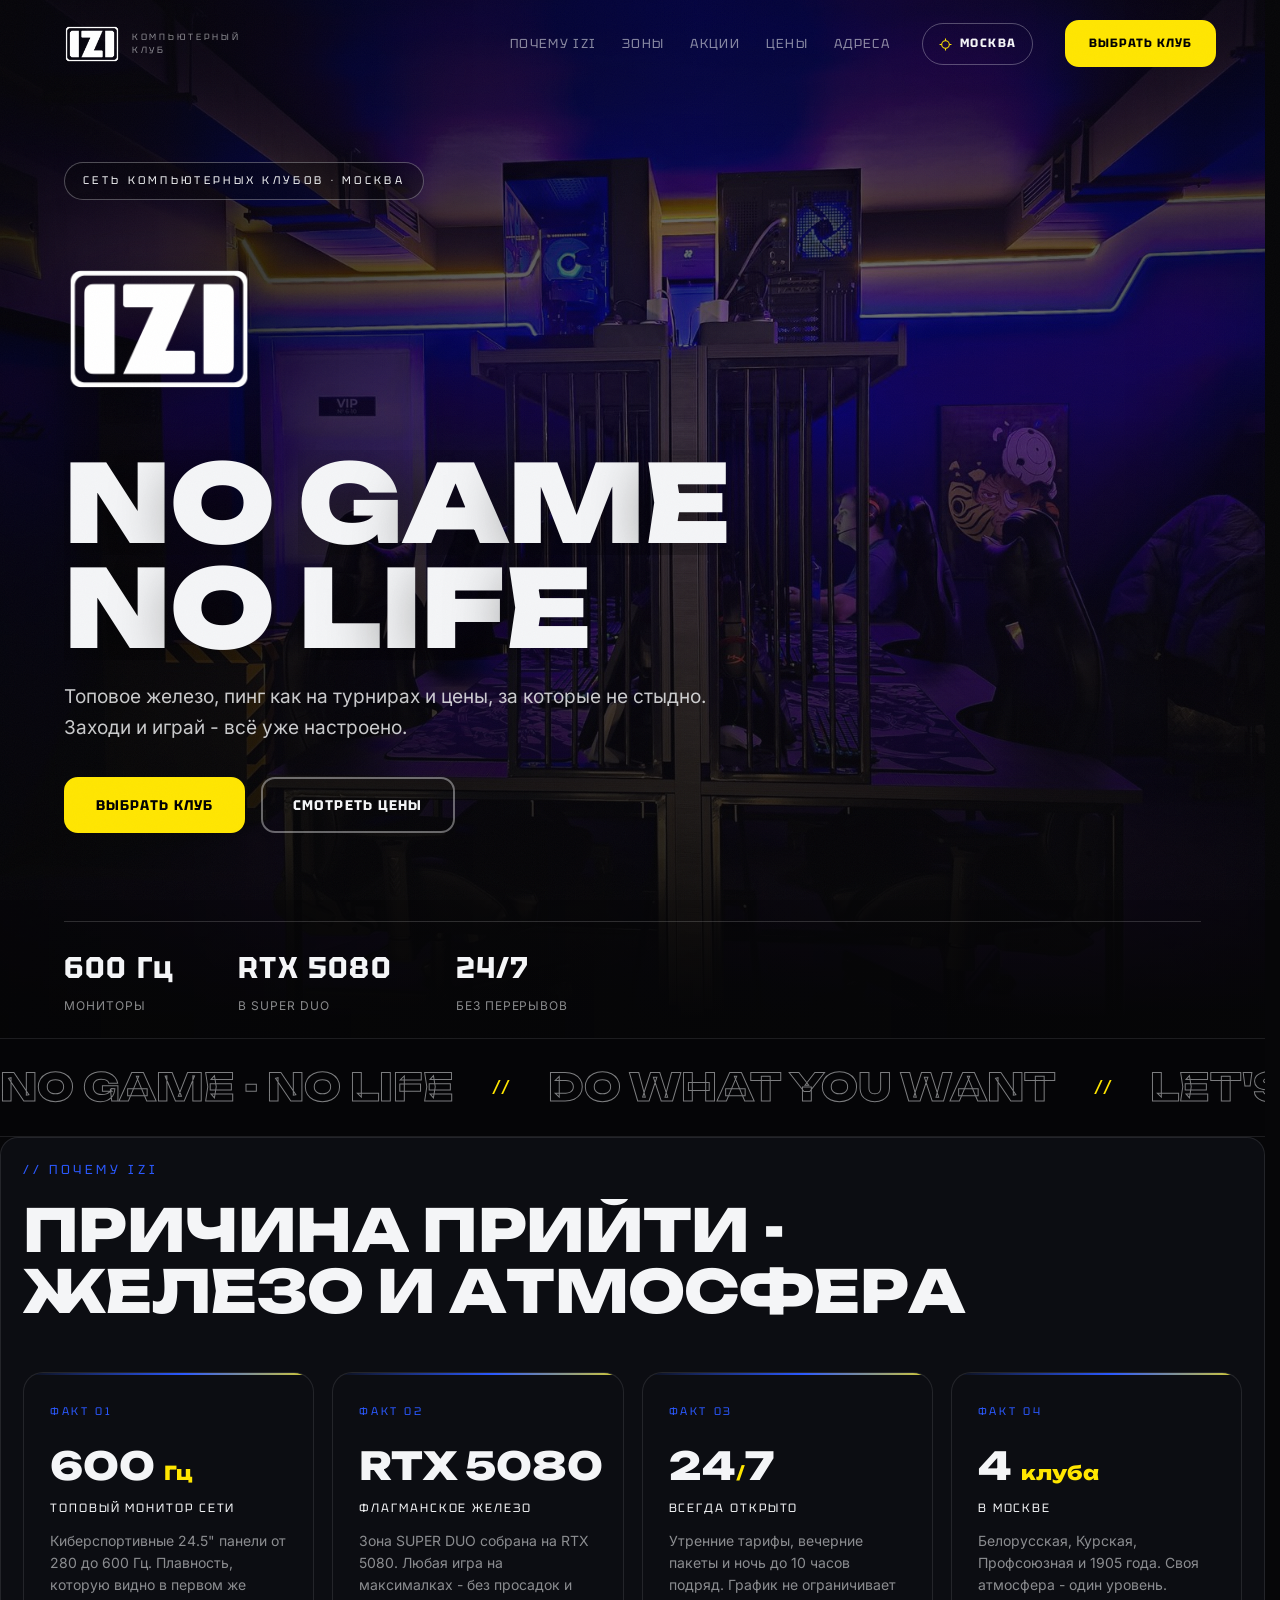
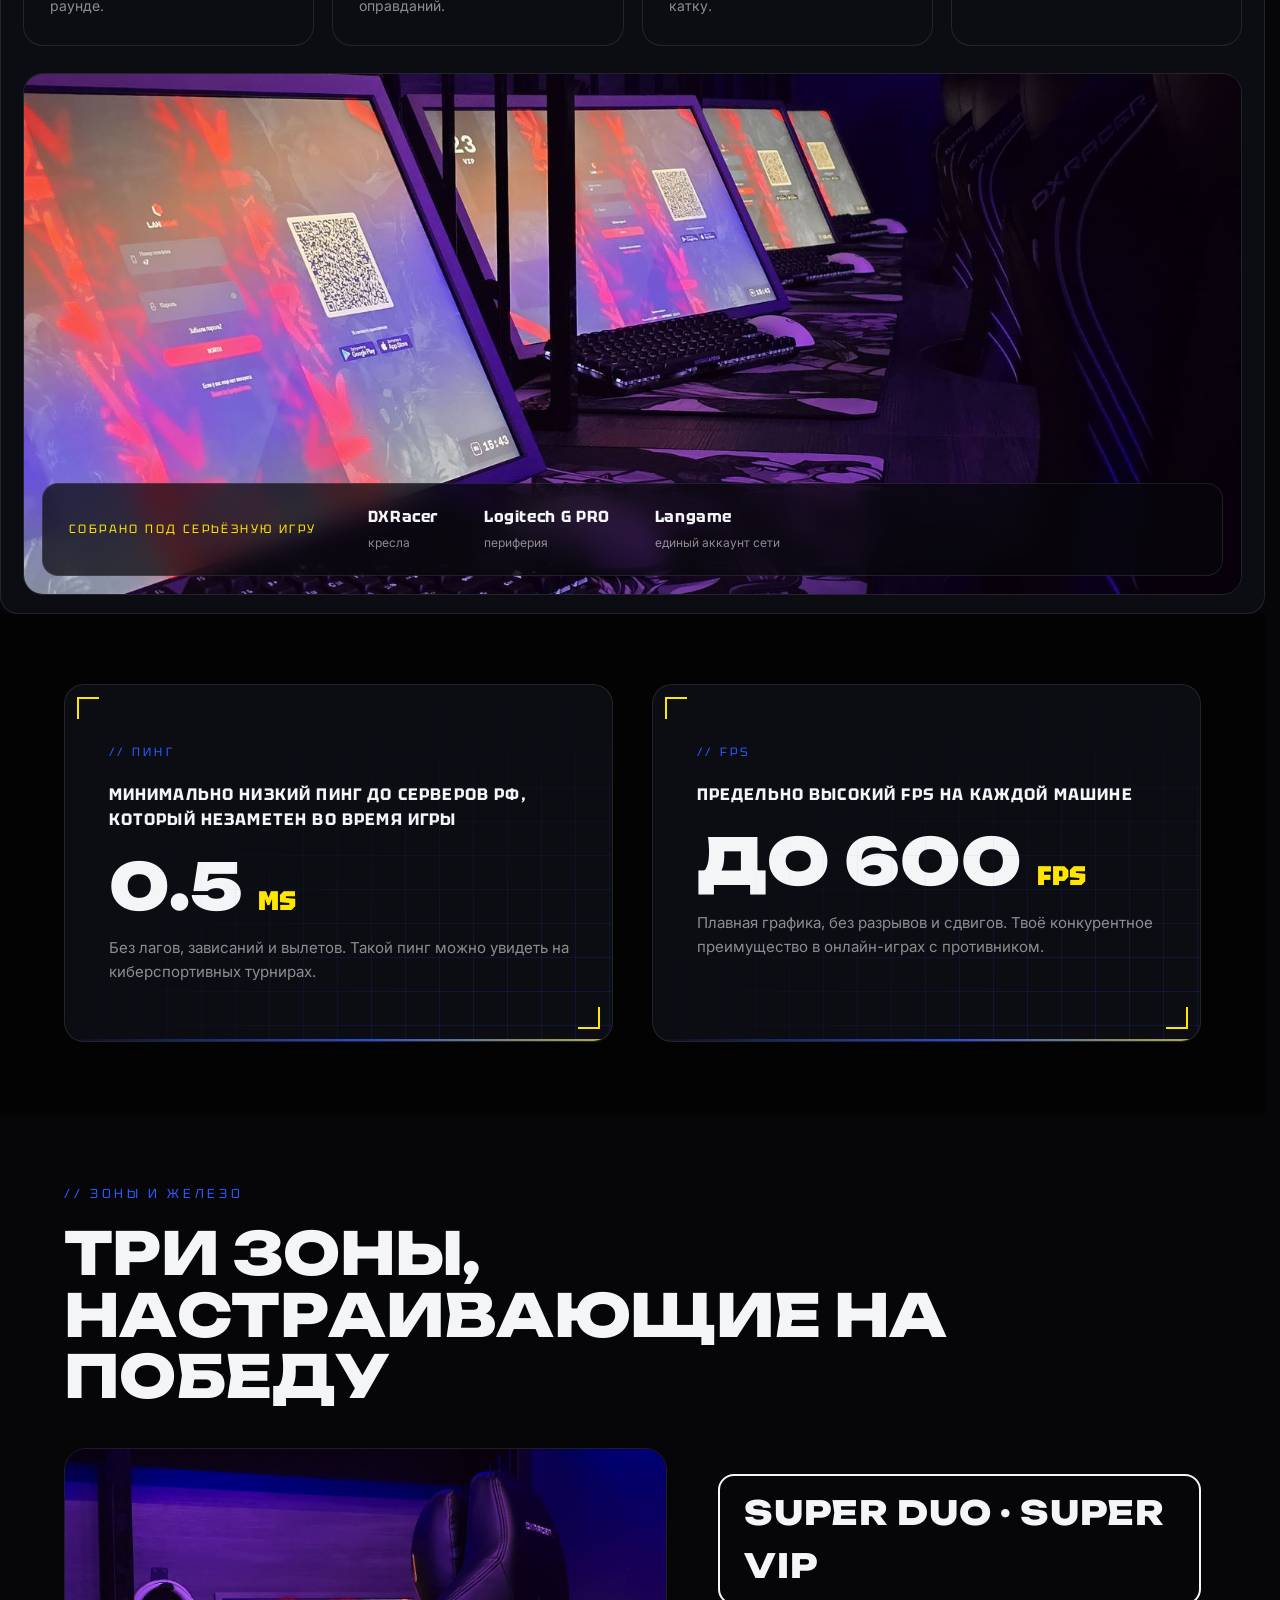
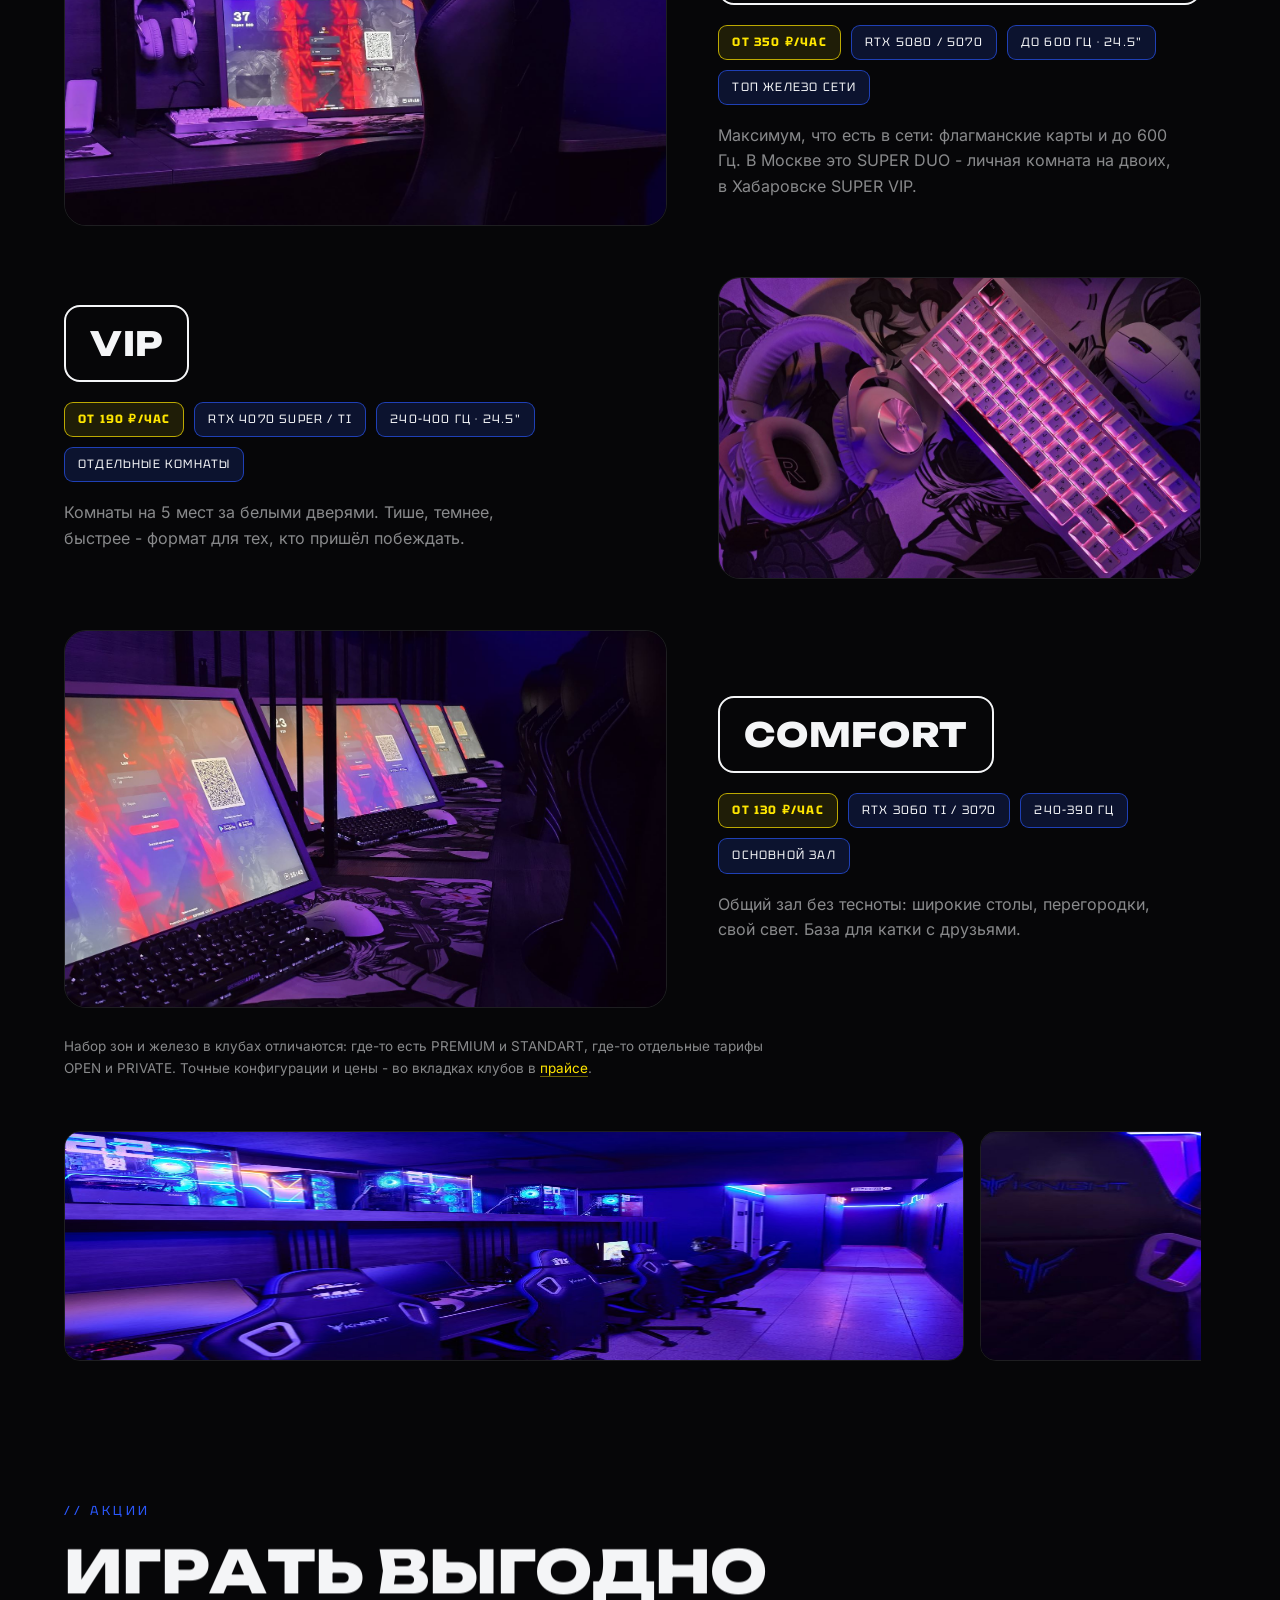
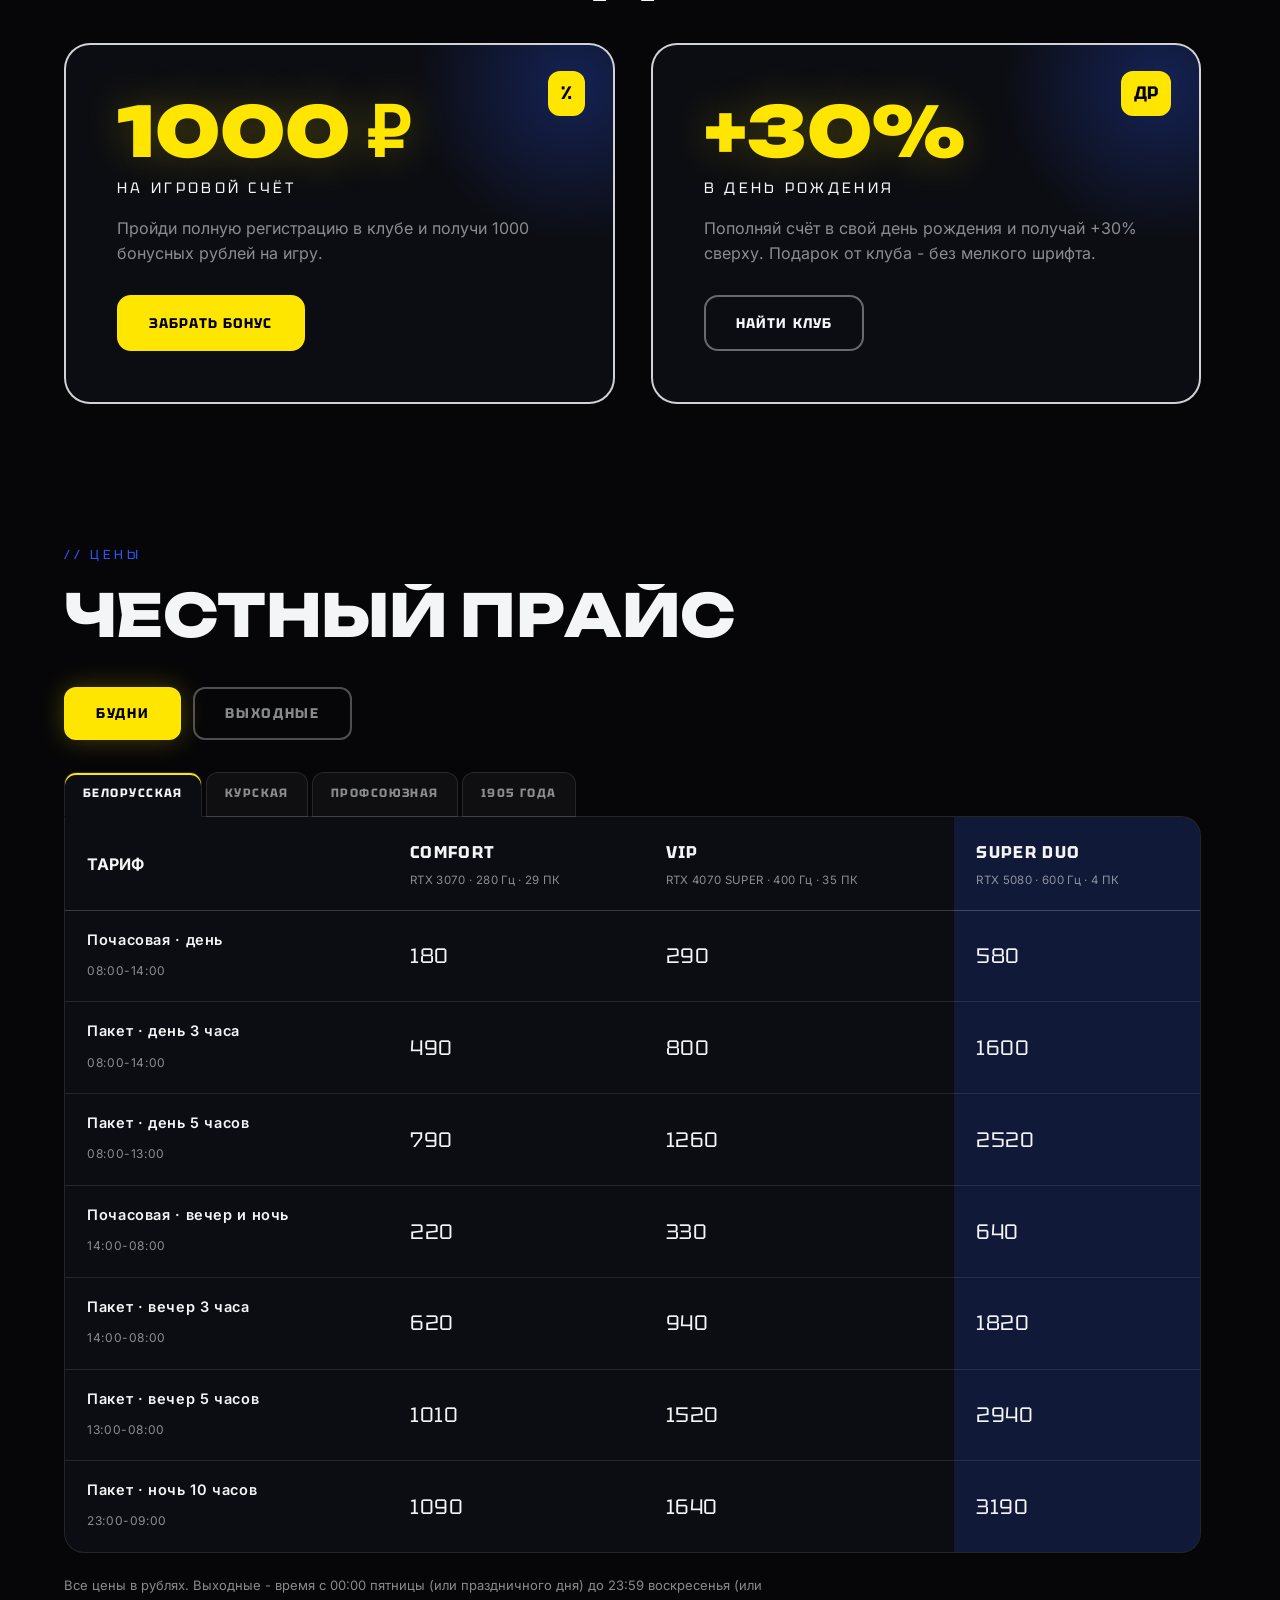
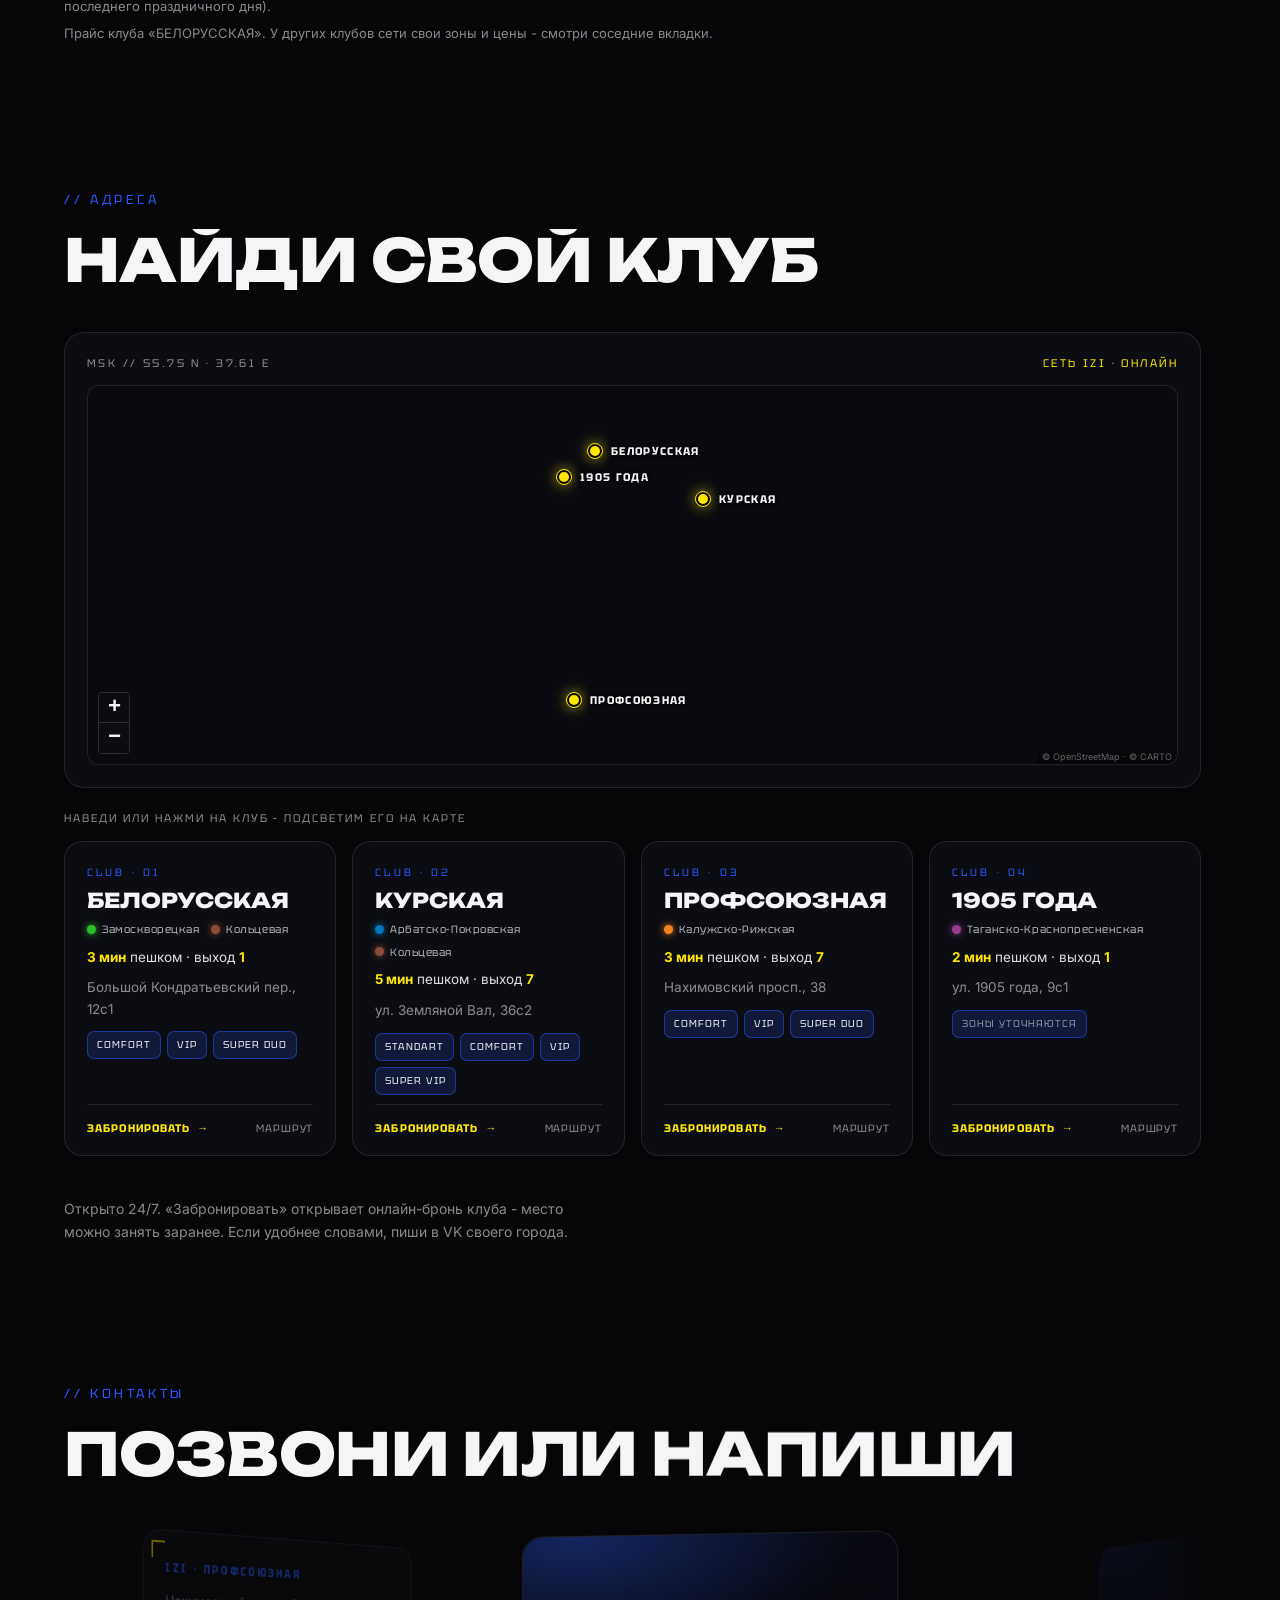
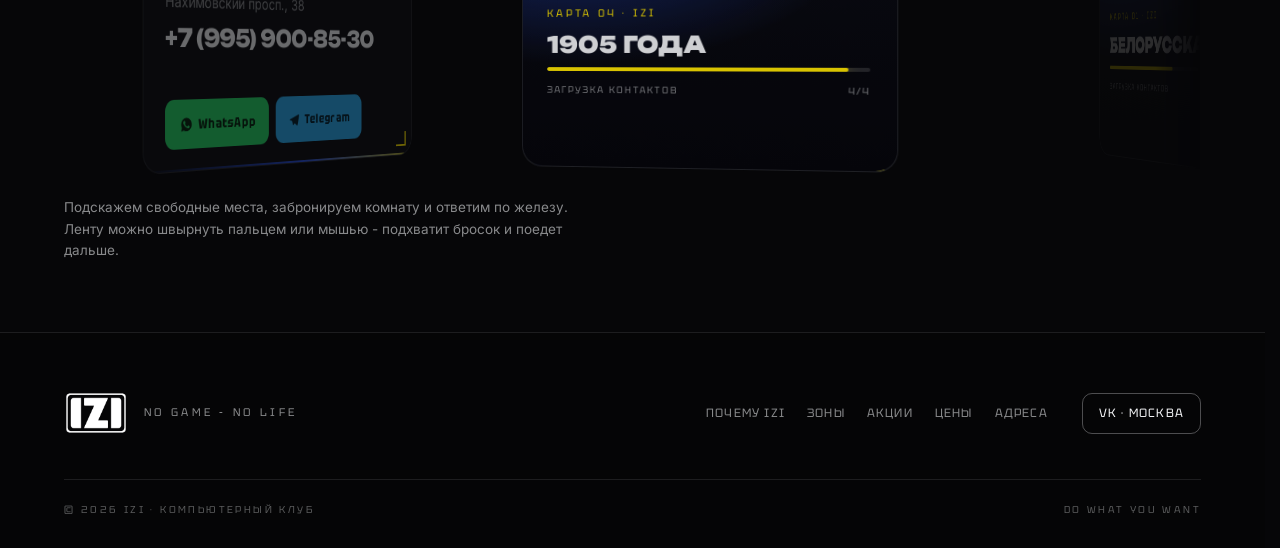
==== commit 819e7588: "Синхронизация с рабочей версией: правки по итогам аудита - лента контактов не умирает от сбоя в кадр" ====
--- a/index.html
+++ b/index.html
@@ -31,6 +31,8 @@
   <link rel="icon" href="assets/img/favicon-32.png" sizes="32x32" type="image/png">
   <link rel="icon" href="assets/img/logo-white.png" sizes="192x192" type="image/png">
   <link rel="apple-touch-icon" href="assets/img/apple-touch-icon.png">
+  <!-- JS выключен - экран загрузки не показываем вовсе, иначе он закроет сайт -->
+  <noscript><style>.preloader { display: none !important; }</style></noscript>
 </head>
 <body class="next">
 
@@ -49,6 +51,14 @@
     </div>
     <div class="preloader__hint">DO WHAT YOU WANT</div>
   </div>
+  <script>
+    /* Страховка: если основной скрипт не загрузился или упал с ошибкой,
+       экран загрузки уйдёт сам через 8 секунд и не закроет сайт. */
+    setTimeout(function () {
+      var p = document.getElementById('preloader');
+      if (p) p.style.display = 'none';
+    }, 8000);
+  </script>
 
   <!-- ХЕДЕР -->
   <header class="header" id="header">
@@ -75,7 +85,7 @@
     <!-- 1. ГЛАВНАЯ: фото-хиро -->
     <section class="hero" id="hero">
       <div class="hero__bg" data-parallax>
-        <img src="assets/img/hero-hall.jpg" alt="Игровой зал IZI">
+        <img src="assets/img/hero-hall.jpg" alt="Игровой зал IZI" width="1920" height="1440">
       </div>
       <div class="hero__shade"></div>
       <div class="hero__content">
@@ -136,7 +146,7 @@
         </article>
       </div>
       <div class="club__wide" data-reveal>
-        <img src="assets/img/hall-pcs.jpg" alt="Ряд игровых компьютеров IZI">
+        <img src="assets/img/hall-pcs.jpg" alt="Ряд игровых компьютеров IZI" loading="lazy" decoding="async" width="1600" height="1200">
         <div class="club__wideinfo">
           <div class="club__widelabel">СОБРАНО ПОД СЕРЬЁЗНУЮ ИГРУ</div>
           <div class="club__widestats">
@@ -178,7 +188,7 @@
       </div>
       <div class="zonelist">
         <article class="zone" data-reveal>
-          <div class="zone__media"><img src="assets/img/duo-room.jpg" alt="Зона SUPER DUO"></div>
+          <div class="zone__media"><img src="assets/img/duo-room.jpg" alt="Зона SUPER DUO" loading="lazy" decoding="async" width="1600" height="901"></div>
           <div class="zone__body">
             <div class="zone__plate">SUPER DUO · SUPER VIP</div>
             <div class="zone__specs">
@@ -188,7 +198,7 @@
           </div>
         </article>
         <article class="zone zone--rev" data-reveal>
-          <div class="zone__media"><img src="assets/img/gear.jpg" alt="Зона VIP"></div>
+          <div class="zone__media"><img src="assets/img/gear.jpg" alt="Зона VIP" loading="lazy" decoding="async" width="1200" height="900"></div>
           <div class="zone__body">
             <div class="zone__plate">VIP</div>
             <div class="zone__specs">
@@ -198,7 +208,7 @@
           </div>
         </article>
         <article class="zone" data-reveal>
-          <div class="zone__media"><img src="assets/img/hall-pcs.jpg" alt="Зона COMFORT"></div>
+          <div class="zone__media"><img src="assets/img/hall-pcs.jpg" alt="Зона COMFORT" loading="lazy" decoding="async" width="1600" height="1200"></div>
           <div class="zone__body">
             <div class="zone__plate">COMFORT</div>
             <div class="zone__specs">
@@ -212,30 +222,30 @@
       <!-- лента: свежие залы всех пяти клубов сети плюс мерч -->
       <div class="gallery" aria-hidden="true">
         <div class="gallery__track" data-marquee-slow>
-          <img src="assets/img/club-prof-1.jpg" alt="">
-          <img src="assets/img/club-kur-1.jpg" alt="">
-          <img src="assets/img/club-kal-1.jpg" alt="">
-          <img src="assets/img/club-bel-1.jpg" alt="">
-          <img src="assets/img/club-kras-1.jpg" alt="">
-          <img src="assets/img/merch-hoodie.jpg" alt="">
-          <img src="assets/img/club-prof-2.jpg" alt="">
-          <img src="assets/img/club-kal-2.jpg" alt="">
-          <img src="assets/img/club-kras-2.jpg" alt="">
-          <img src="assets/img/club-bel-2.jpg" alt="">
-          <img src="assets/img/club-kur-2.jpg" alt="">
-          <img src="assets/img/merch-jackets.jpg" alt="">
-          <img src="assets/img/club-prof-1.jpg" alt="">
-          <img src="assets/img/club-kur-1.jpg" alt="">
-          <img src="assets/img/club-kal-1.jpg" alt="">
-          <img src="assets/img/club-bel-1.jpg" alt="">
-          <img src="assets/img/club-kras-1.jpg" alt="">
-          <img src="assets/img/merch-hoodie.jpg" alt="">
-          <img src="assets/img/club-prof-2.jpg" alt="">
-          <img src="assets/img/club-kal-2.jpg" alt="">
-          <img src="assets/img/club-kras-2.jpg" alt="">
-          <img src="assets/img/club-bel-2.jpg" alt="">
-          <img src="assets/img/club-kur-2.jpg" alt="">
-          <img src="assets/img/merch-jackets.jpg" alt="">
+          <img src="assets/img/club-prof-1.jpg" alt="" loading="lazy" decoding="async" width="900" height="600">
+          <img src="assets/img/club-kur-1.jpg" alt="" loading="lazy" decoding="async" width="900" height="507">
+          <img src="assets/img/club-kal-1.jpg" alt="" loading="lazy" decoding="async" width="900" height="675">
+          <img src="assets/img/club-bel-1.jpg" alt="" loading="lazy" decoding="async" width="900" height="675">
+          <img src="assets/img/club-kras-1.jpg" alt="" loading="lazy" decoding="async" width="900" height="675">
+          <img src="assets/img/merch-hoodie.jpg" alt="" loading="lazy" decoding="async" width="1200" height="676">
+          <img src="assets/img/club-prof-2.jpg" alt="" loading="lazy" decoding="async" width="900" height="600">
+          <img src="assets/img/club-kal-2.jpg" alt="" loading="lazy" decoding="async" width="900" height="600">
+          <img src="assets/img/club-kras-2.jpg" alt="" loading="lazy" decoding="async" width="900" height="675">
+          <img src="assets/img/club-bel-2.jpg" alt="" loading="lazy" decoding="async" width="900" height="507">
+          <img src="assets/img/club-kur-2.jpg" alt="" loading="lazy" decoding="async" width="900" height="507">
+          <img src="assets/img/merch-jackets.jpg" alt="" loading="lazy" decoding="async" width="1200" height="900">
+          <img src="assets/img/club-prof-1.jpg" alt="" loading="lazy" decoding="async" width="900" height="600">
+          <img src="assets/img/club-kur-1.jpg" alt="" loading="lazy" decoding="async" width="900" height="507">
+          <img src="assets/img/club-kal-1.jpg" alt="" loading="lazy" decoding="async" width="900" height="675">
+          <img src="assets/img/club-bel-1.jpg" alt="" loading="lazy" decoding="async" width="900" height="675">
+          <img src="assets/img/club-kras-1.jpg" alt="" loading="lazy" decoding="async" width="900" height="675">
+          <img src="assets/img/merch-hoodie.jpg" alt="" loading="lazy" decoding="async" width="1200" height="676">
+          <img src="assets/img/club-prof-2.jpg" alt="" loading="lazy" decoding="async" width="900" height="600">
+          <img src="assets/img/club-kal-2.jpg" alt="" loading="lazy" decoding="async" width="900" height="600">
+          <img src="assets/img/club-kras-2.jpg" alt="" loading="lazy" decoding="async" width="900" height="675">
+          <img src="assets/img/club-bel-2.jpg" alt="" loading="lazy" decoding="async" width="900" height="507">
+          <img src="assets/img/club-kur-2.jpg" alt="" loading="lazy" decoding="async" width="900" height="507">
+          <img src="assets/img/merch-jackets.jpg" alt="" loading="lazy" decoding="async" width="1200" height="900">
         </div>
       </div>
     </section>
@@ -399,7 +409,7 @@
         </article>
       </div>
 
-      <div class="adresa__note" data-reveal>Открыто 24/7. Пиши в VK своего города - подскажем свободные места и поможем с бронью.</div>
+      <div class="adresa__note" data-reveal>Открыто 24/7. «Забронировать» открывает онлайн-бронь клуба - место можно занять заранее. Если удобнее словами, пиши в VK своего города.</div>
     </section>
 
     <!-- 7. КОНТАКТЫ выбранного города -->
@@ -447,6 +457,13 @@
   <script src="assets/vendor/leaflet/leaflet.js"></script>
   <script src="assets/js/clubs.js"></script>
   <script src="assets/js/next.js"></script>
+
+  <!-- ВПИСАТЬ НОМЕРА СЧЁТЧИКОВ: пока пусто - ничего не грузится и не шлётся -->
+  <script>
+    window.IZI_METRIKA = ''; /* номер счётчика Яндекс.Метрики, например 98765432 */
+    window.IZI_GA = '';      /* поток Google Analytics 4, например G-XXXXXXXXXX */
+  </script>
+  <script src="assets/js/analytics.js" defer></script>
 
   <!-- Разметка для поиска: сеть и каждый клуб отдельной организацией с адресом,
        телефоном, координатами и режимом работы. ЗАМЕНИТЬ ДОМЕН перед выкладкой. -->
--- a/assets/css/next.css
+++ b/assets/css/next.css
@@ -211,10 +211,10 @@
 
 /* маркер клуба */
 .lmk-wrap { background: none; border: none; }
-.lmk { position: relative; width: 14px; height: 14px; }
+.lmk { position: relative; width: 28px; height: 28px; } /* область под палец */
 .lmk i {
   position: absolute;
-  inset: 0;
+  inset: 7px; /* сама точка 14 px по центру области */
   background: var(--yellow);
   border: 2px solid #050507;
   border-radius: 50%;
@@ -245,7 +245,7 @@
 .lmk-wrap.is-active .lmk b { color: var(--yellow); }
 .lmk b {
   position: absolute;
-  left: 22px;
+  left: 30px;
   top: 50%;
   transform: translateY(-50%);
   font-family: var(--font-tech);
@@ -359,7 +359,22 @@
 /* левый верхний угол таблицы срезаем: под ним стоит первый ярлык */
 .next .pricewrap { border-top-left-radius: 0; }
 @media (max-width: 700px) {
-  .clubtab { font-size: 11px; padding: 10px 14px 12px; }
+  .clubtab { font-size: 11px; padding: 14px 14px 16px; }
+}
+
+/* -------- Тач-цели: на узком экране всё нажимаемое не меньше 44 px.
+   Без проверки pointer: coarse - эмуляторы и часть Android-браузеров
+   отдают pointer: fine, и правило до них не доезжало -------- */
+@media (max-width: 900px) {
+  .next .btn { min-height: 46px; }
+  .next .city-pick { min-height: 46px; padding-top: 12px; padding-bottom: 12px; }
+  .next .pricetab, .next .clubtab { min-height: 46px; }
+  .next .cbtn { min-height: 46px; }
+  .next .club__book, .next .club__route { min-height: 46px; display: inline-flex; align-items: center; }
+  .next .ccard__phone, .next .pop__phone { min-height: 46px; display: inline-flex; align-items: center; }
+  .next .header__nav a, .next .footer__nav a { padding: 14px 0; display: inline-block; }
+  .next .footer__soc a { padding: 13px 16px; }
+  .next .prices__swipe { padding: 6px 0; }
 }
 
 /* -------- Прайс на узком экране: колонка тарифов закреплена, есть подсказка -------- */
